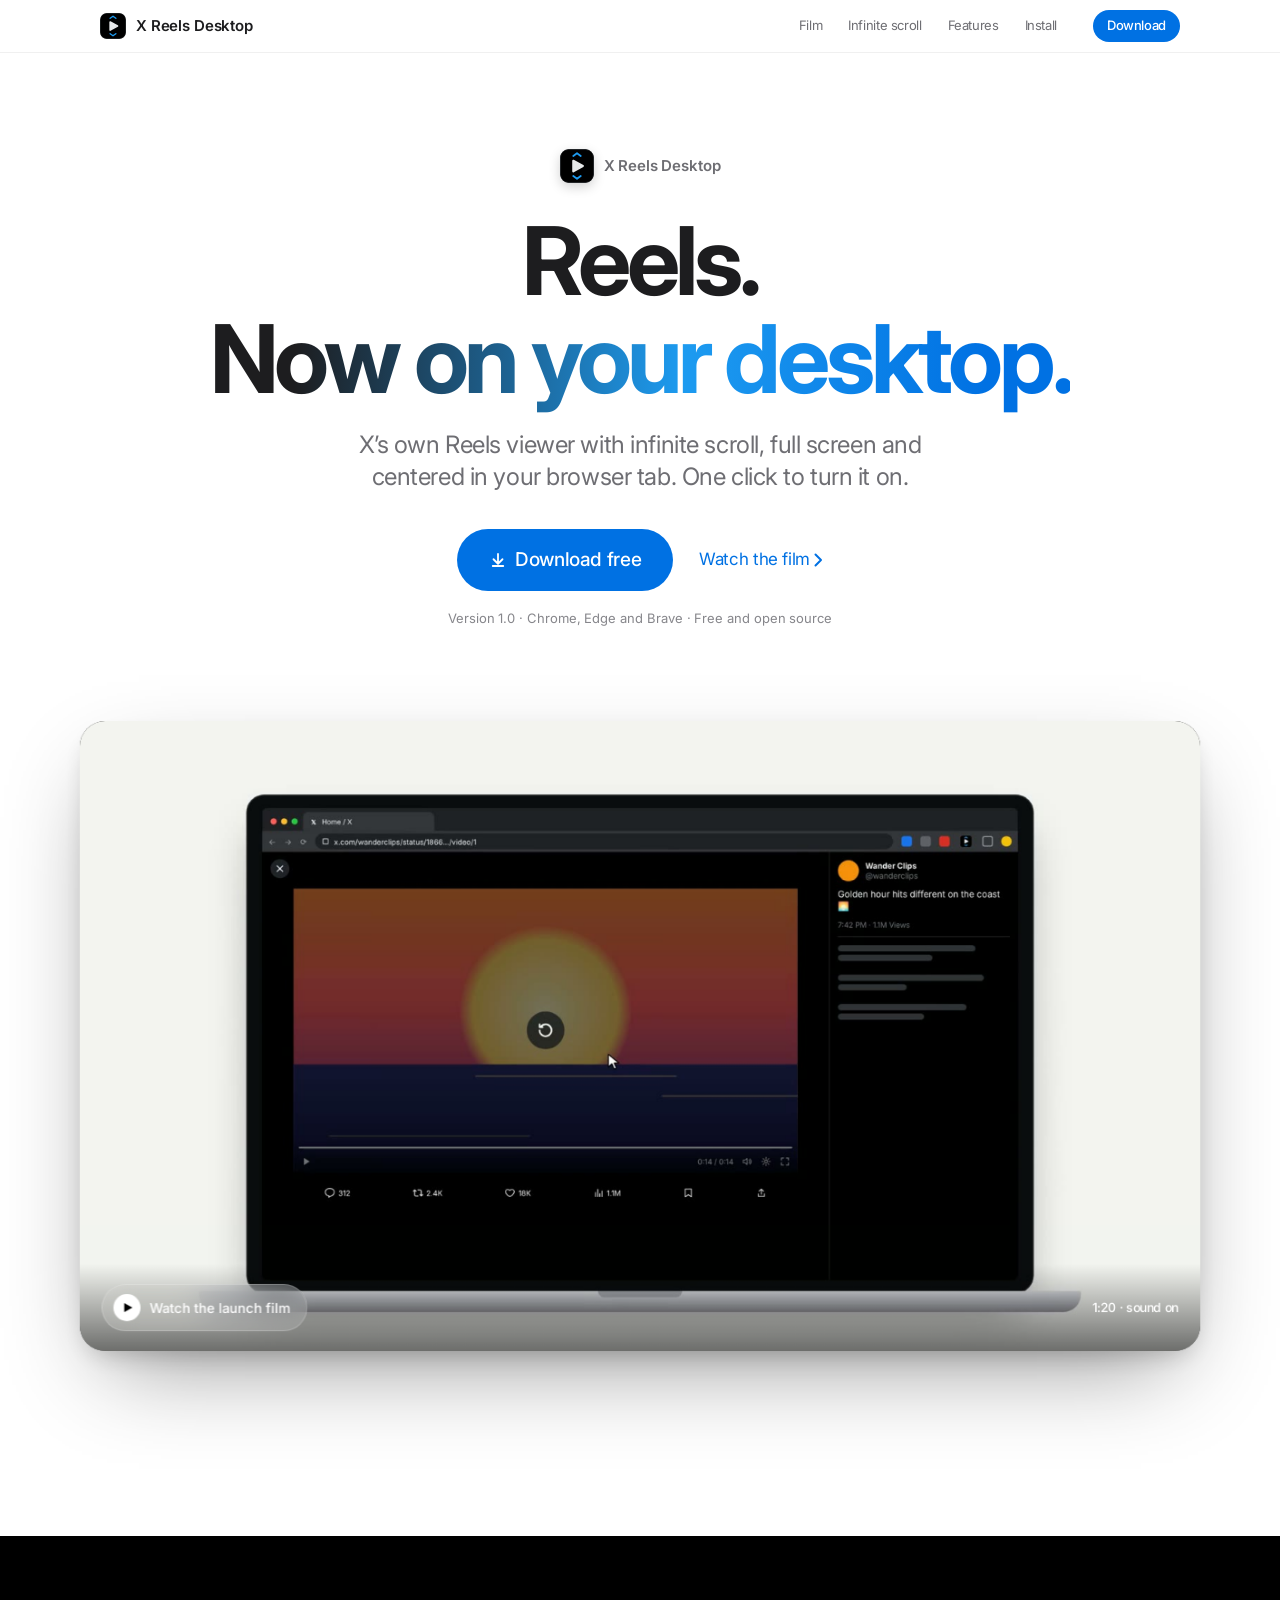
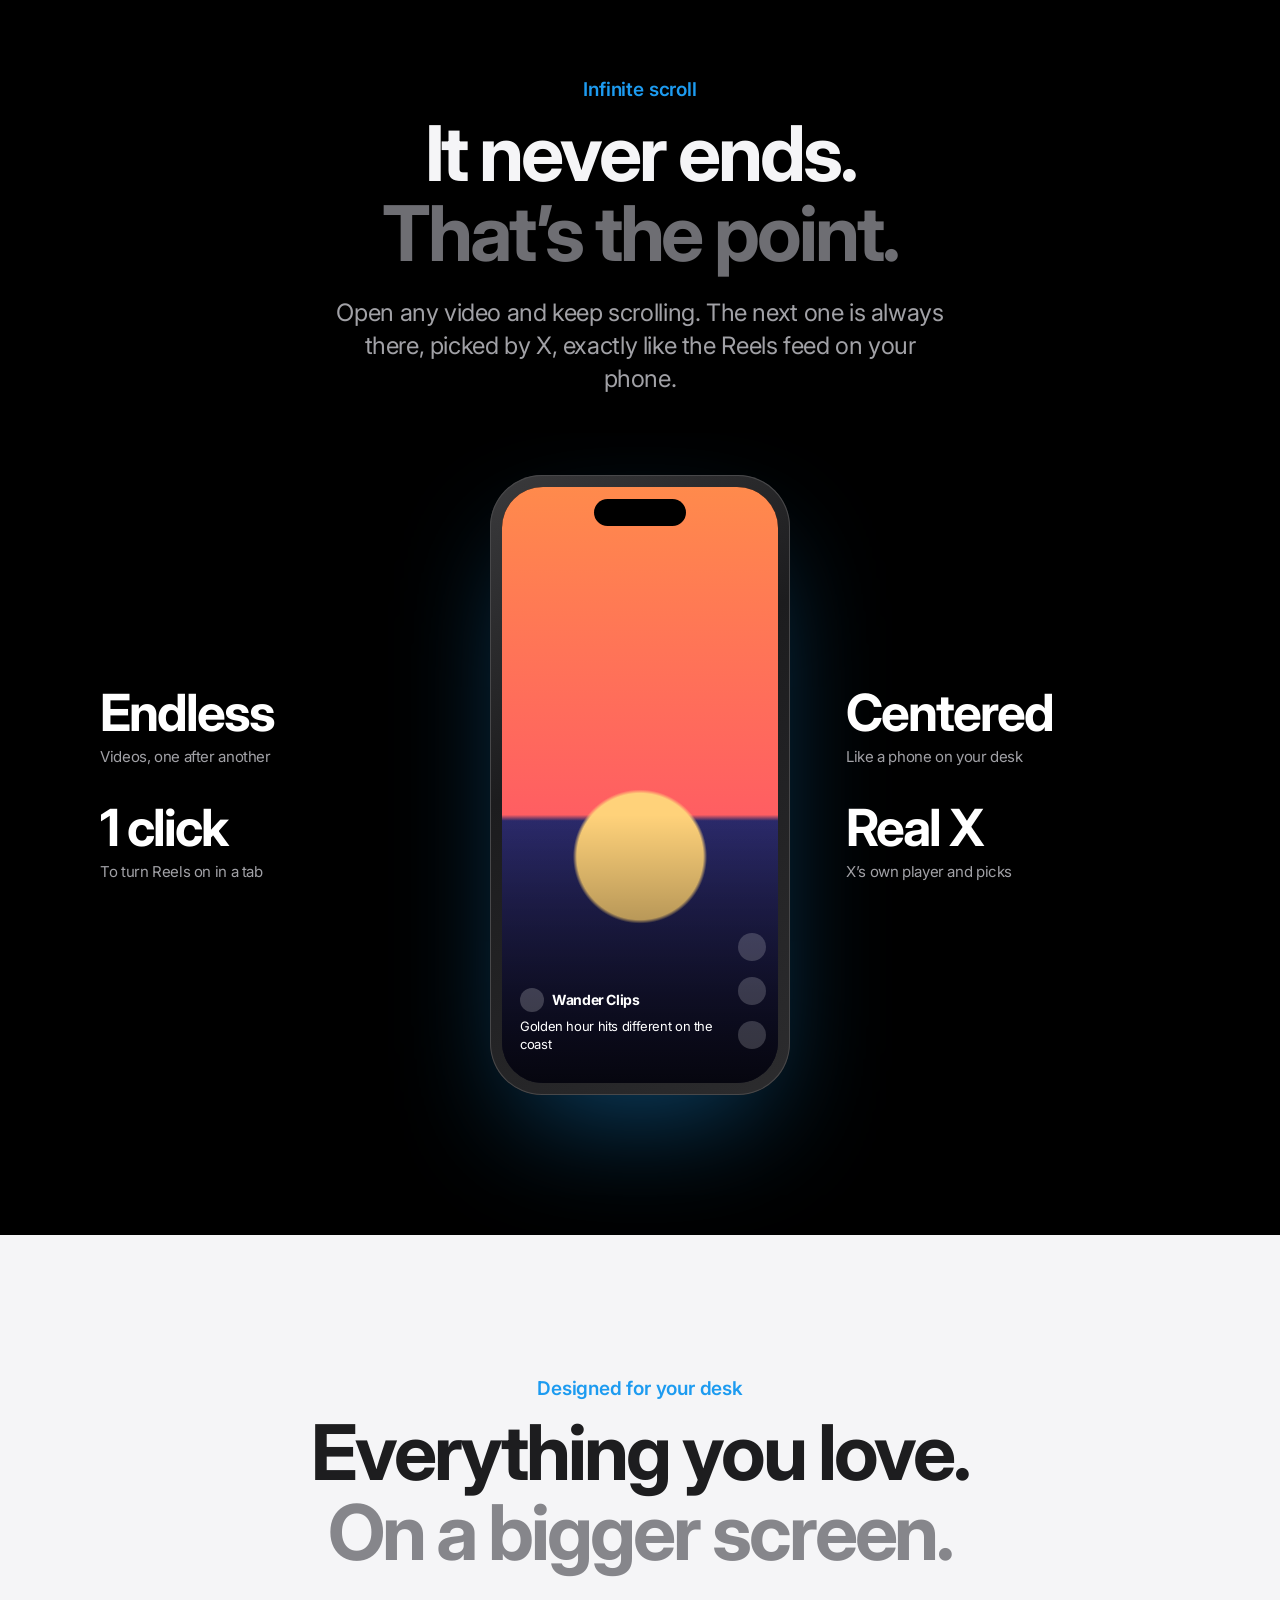
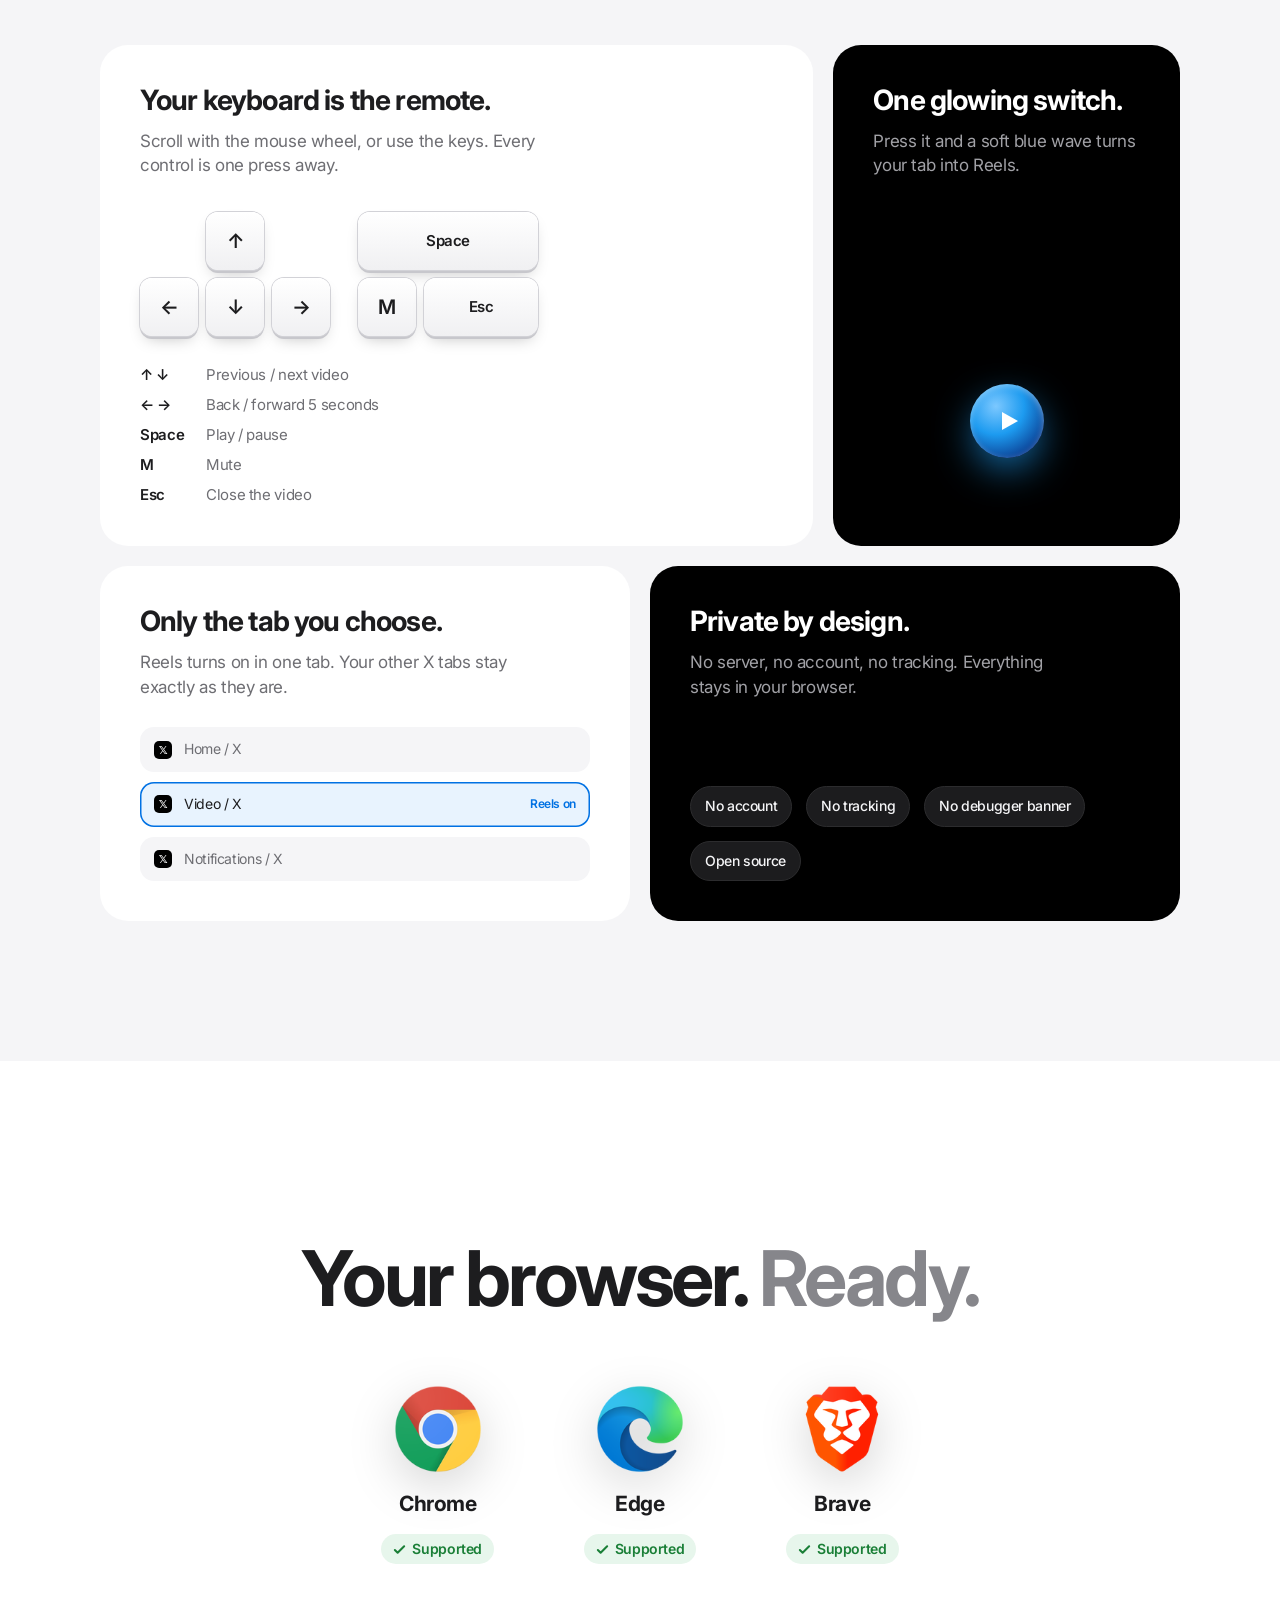
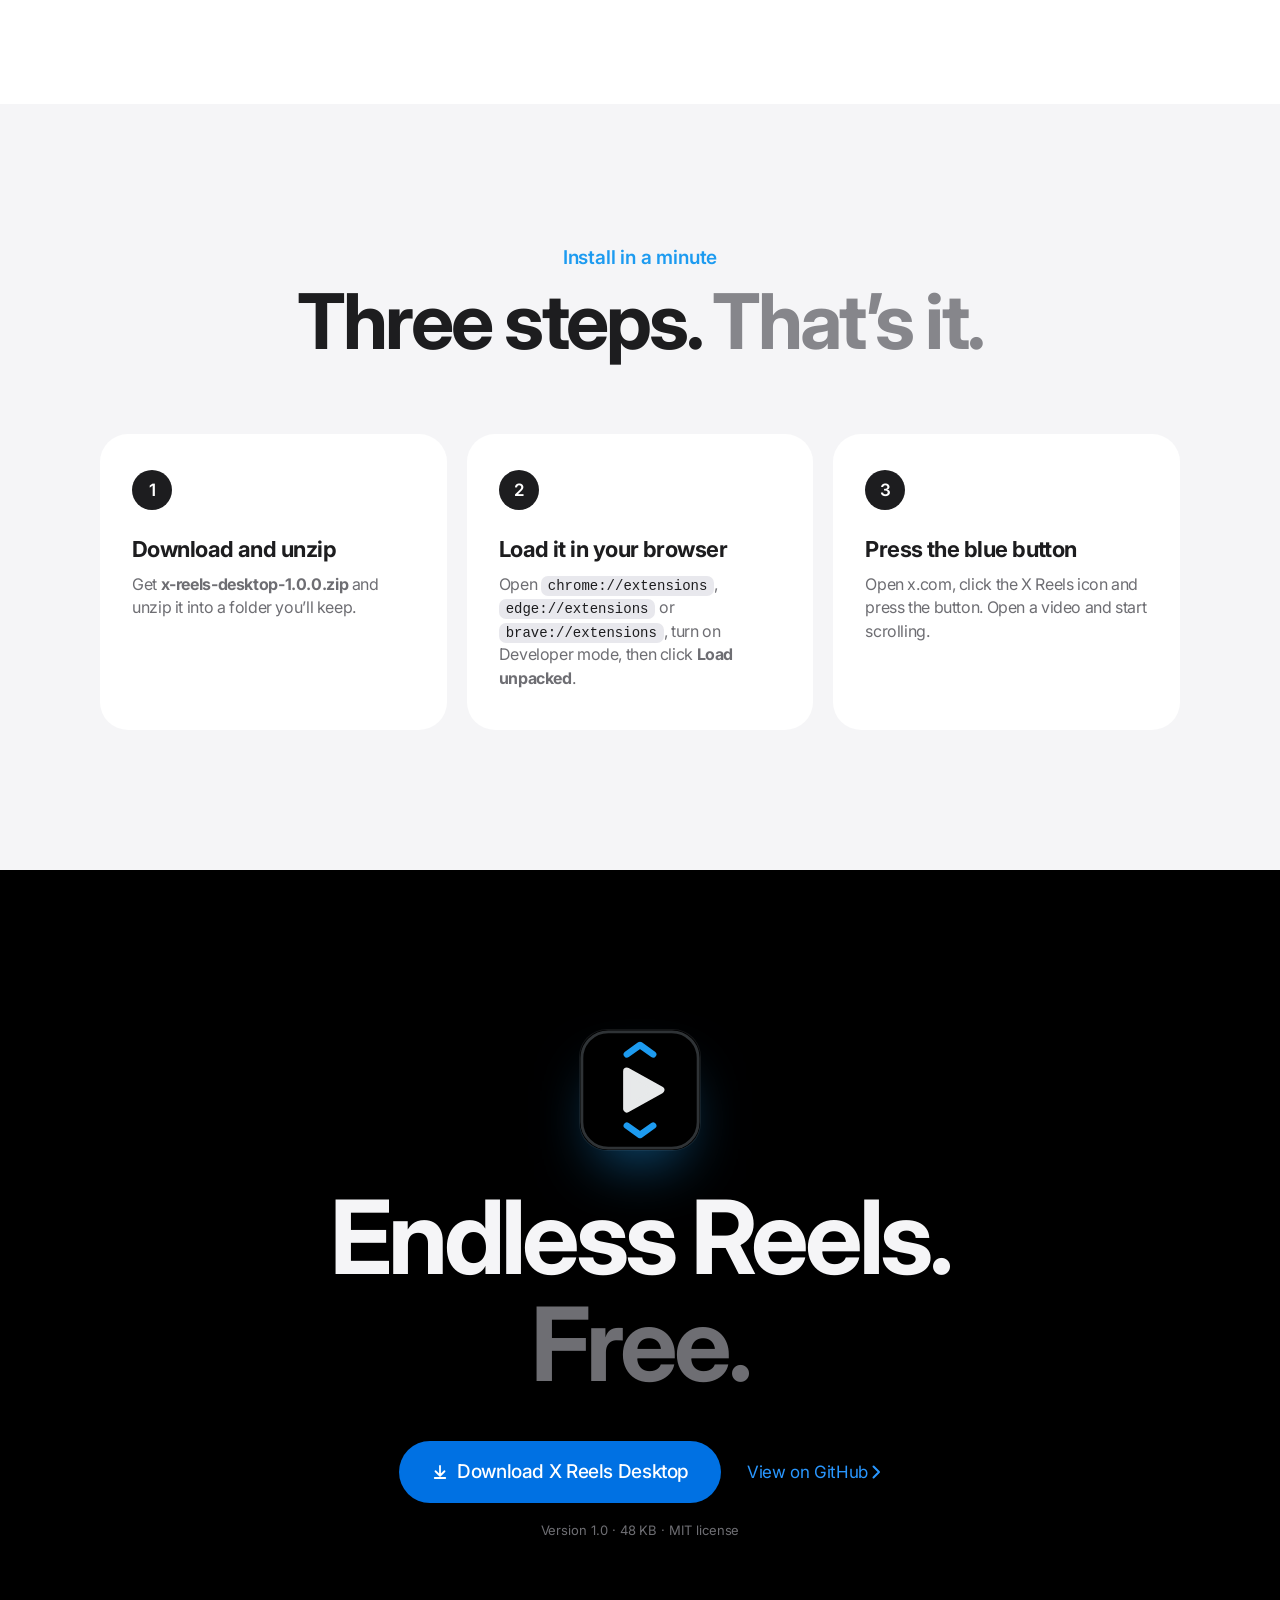
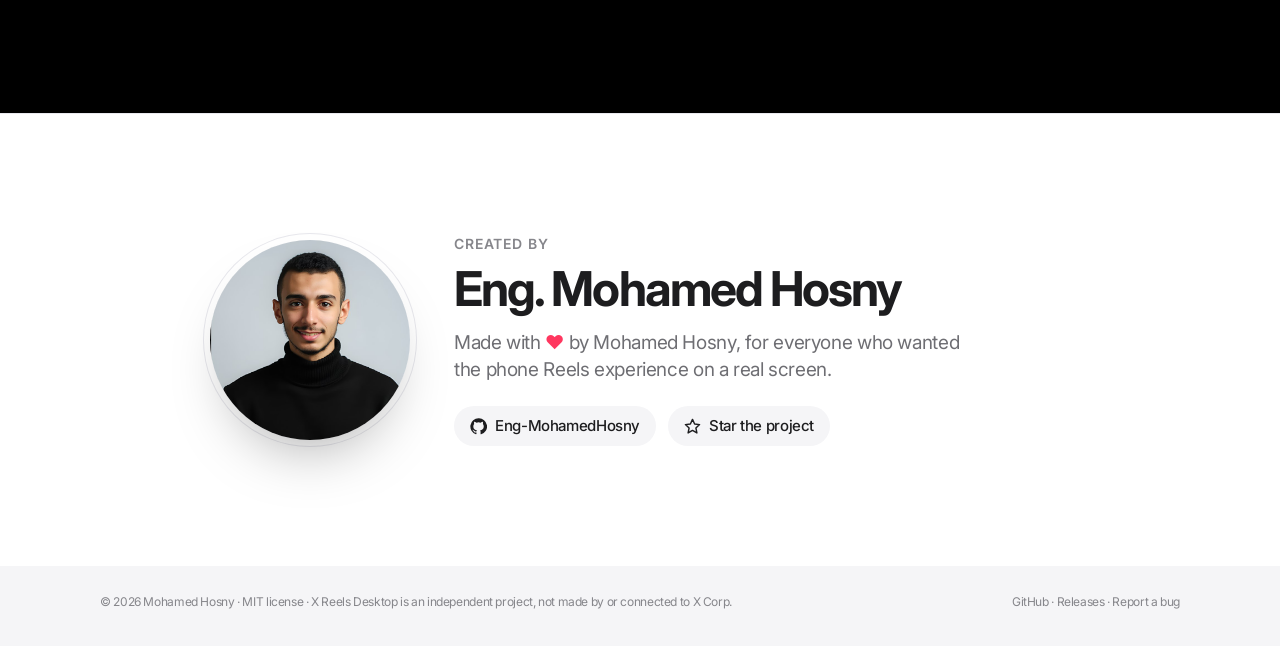
==== site/index.html @ 4a144928 "Add landing page and GitHub Pages deploy" ====
<!doctype html>
<html lang="en">
<head>
<meta charset="utf-8">
<meta name="viewport" content="width=device-width, initial-scale=1, viewport-fit=cover">
<title>X Reels Desktop — Reels with infinite scroll, on your computer</title>
<meta name="description" content="X's own Reels viewer with infinite scroll, centered in your browser tab. Free and open source for Chrome, Edge and Brave.">
<meta name="theme-color" content="#ffffff">
<meta property="og:title" content="X Reels Desktop">
<meta property="og:description" content="X's own Reels viewer with infinite scroll, on your computer. Free for Chrome, Edge and Brave.">
<meta property="og:image" content="https://eng-mohamedhosny.github.io/x-reels-desktop/launch-poster.jpg">
<meta property="og:type" content="website">
<meta name="twitter:card" content="summary_large_image">
<link rel="icon" href="icon.svg" type="image/svg+xml">
<link rel="preconnect" href="https://fonts.googleapis.com">
<link rel="preconnect" href="https://fonts.gstatic.com" crossorigin>
<link href="https://fonts.googleapis.com/css2?family=Inter:opsz,wght@14..32,400;14..32,500;14..32,600;14..32,700&display=swap" rel="stylesheet">
<style>
:root{
  --ink:#1d1d1f; --ink-2:#6e6e73; --ink-3:#86868b; --line:#d2d2d7;
  --paper:#ffffff; --soft:#f5f5f7; --night:#000000; --night-2:#161617; --night-ink:#f5f5f7; --night-ink-2:#a1a1a6;
  --blue:#0071e3; --blue-hover:#0077ed; --blue-glow:rgba(0,113,227,.35); --x-blue:#1d9bf0;
  --radius-l:28px; --radius-m:18px;
  --font:-apple-system,BlinkMacSystemFont,"SF Pro Display","SF Pro Text","Inter",system-ui,"Segoe UI",sans-serif;
  --ease:cubic-bezier(.25,.1,.25,1); --ease-out:cubic-bezier(.16,1,.3,1);
}
*{box-sizing:border-box}
html{scroll-behavior:smooth;-webkit-text-size-adjust:100%}
body{margin:0;background:var(--paper);color:var(--ink);font:400 17px/1.47 var(--font);letter-spacing:-.022em;-webkit-font-smoothing:antialiased;text-rendering:optimizeLegibility;overflow-x:hidden}
img,video,svg{display:block;max-width:100%}
a{color:inherit;text-decoration:none}
.wrap{width:min(1080px,100% - 44px);margin-inline:auto}
.wide{width:min(1280px,100% - 44px);margin-inline:auto}

/* nav: translucent material */
.nav{position:sticky;top:0;z-index:50;background:rgba(255,255,255,.72);backdrop-filter:saturate(180%) blur(20px);-webkit-backdrop-filter:saturate(180%) blur(20px);border-bottom:1px solid rgba(0,0,0,.06)}
.nav-in{height:52px;display:flex;align-items:center;gap:28px}
.brand{display:flex;align-items:center;gap:10px;font-weight:600;font-size:15px;letter-spacing:-.01em}
.brand img{width:26px;height:26px;border-radius:7px}
.nav-links{display:flex;gap:26px;margin-left:auto;font-size:13px;color:var(--ink-2)}
.nav-links a{transition:color .2s var(--ease)}
.nav-links a:hover{color:var(--ink)}
.nav .btn{margin-left:8px}

/* buttons */
.btn{display:inline-flex;align-items:center;justify-content:center;gap:8px;border-radius:980px;font-weight:500;white-space:nowrap;cursor:pointer;border:0;
  transition:background-color .2s var(--ease),transform .12s var(--ease),box-shadow .25s var(--ease)}
.btn:active{transform:scale(.97)}
.btn-blue{background:var(--blue);color:#fff}
.btn-blue:hover{background:var(--blue-hover);box-shadow:0 8px 28px var(--blue-glow)}
.btn-s{font-size:13px;padding:6px 14px}
.btn-l{font-size:17px;padding:14px 26px}
.btn-xl{font-size:19px;padding:17px 32px}
.link{color:var(--blue);font-size:17px;display:inline-flex;align-items:center;gap:4px}
.link:hover{text-decoration:underline}
.link svg{width:9px;height:14px}
.on-dark .link{color:#2997ff}
:focus-visible{outline:3px solid rgba(0,113,227,.55);outline-offset:3px;border-radius:12px}

/* hero */
.hero{padding:96px 0 40px;text-align:center}
.eyebrow{display:inline-flex;align-items:center;gap:10px;font-size:15px;font-weight:600;color:var(--ink-2);letter-spacing:-.01em}
.eyebrow img{width:34px;height:34px;border-radius:9px;box-shadow:0 4px 12px rgba(0,0,0,.18)}
h1{margin:22px auto 0;font-size:clamp(42px,7.4vw,100px);line-height:1.03;letter-spacing:-.045em;font-weight:700}
h1 .grad{background:linear-gradient(92deg,#1d1d1f 10%,#1d9bf0 55%,#0071e3 90%);-webkit-background-clip:text;background-clip:text;color:transparent}
.lede{margin:22px auto 0;max-width:640px;font-size:clamp(19px,2.2vw,24px);line-height:1.33;color:var(--ink-2);letter-spacing:-.018em;font-weight:400}
.cta-row{margin-top:36px;display:flex;justify-content:center;align-items:center;gap:26px;flex-wrap:wrap}
.meta{margin-top:18px;font-size:13px;color:var(--ink-3);letter-spacing:-.005em}

/* film */
.film{padding:40px 0 120px}
.frame{position:relative;border-radius:var(--radius-l);overflow:hidden;background:#000;aspect-ratio:16/9;
  box-shadow:0 40px 100px -30px rgba(0,0,0,.45),0 12px 30px -12px rgba(0,0,0,.25);transform-origin:50% 0;will-change:transform}
.frame video{width:100%;height:100%;object-fit:cover}
.play{position:absolute;inset:auto 0 0 0;display:flex;justify-content:space-between;align-items:center;padding:22px 24px;
  background:linear-gradient(to top,rgba(0,0,0,.55),transparent);color:#fff;font-size:14px;font-weight:500;pointer-events:none;opacity:1;transition:opacity .4s var(--ease)}
.frame.playing .play{opacity:0}
.pill{pointer-events:auto;white-space:nowrap;display:inline-flex;align-items:center;gap:10px;background:rgba(255,255,255,.16);backdrop-filter:blur(18px) saturate(160%);-webkit-backdrop-filter:blur(18px) saturate(160%);
  border:1px solid rgba(255,255,255,.22);color:#fff;border-radius:980px;padding:10px 18px 10px 12px;font:500 15px var(--font);cursor:pointer;transition:background .2s var(--ease),transform .12s var(--ease)}
.pill:hover{background:rgba(255,255,255,.26)}
.pill:active{transform:scale(.97)}
.pill .dot{width:30px;height:30px;border-radius:50%;background:#fff;display:grid;place-items:center}
.pill .dot svg{width:11px;height:12px;margin-left:2px}

/* sections */
section{position:relative}
.sec{padding:140px 0}
.dark{background:var(--night);color:var(--night-ink)}
.soft{background:var(--soft)}
.kicker{font-size:19px;font-weight:600;color:var(--x-blue);letter-spacing:-.01em;margin:0 0 10px}
h2{margin:0;font-size:clamp(40px,6vw,80px);line-height:1.04;letter-spacing:-.04em;font-weight:700}
h2 .mute{color:var(--ink-3)}
.dark h2 .mute{color:#6e6e73}
.sub{margin:22px 0 0;max-width:620px;font-size:clamp(19px,2vw,24px);line-height:1.38;color:var(--ink-2);letter-spacing:-.016em}
.dark .sub{color:var(--night-ink-2)}
.center{text-align:center}.center .sub{margin-inline:auto}

/* infinite scroll visual */
.endless{margin-top:80px;display:grid;grid-template-columns:1fr auto 1fr;align-items:center;gap:56px}
.endless .copy{display:grid;gap:34px}
.stat b{display:block;font-size:clamp(34px,4vw,56px);line-height:1;letter-spacing:-.04em;font-weight:700;color:#fff}
.stat span{display:block;margin-top:8px;font-size:15px;color:var(--night-ink-2)}
.phone{width:300px;height:620px;border-radius:52px;padding:12px;background:linear-gradient(145deg,#3a3a3c,#1c1c1e 40%,#2c2c2e);box-shadow:0 0 0 1px #48484a inset,0 50px 120px -30px rgba(29,155,240,.45)}
.screen{position:relative;width:100%;height:100%;border-radius:41px;overflow:hidden;background:#000}
.island{position:absolute;top:12px;left:50%;translate:-50% 0;width:92px;height:27px;border-radius:20px;background:#000;z-index:3}
.reel-track{position:absolute;inset:0;display:flex;flex-direction:column;animation:feed 14s cubic-bezier(.7,0,.2,1) infinite}
.reel{flex:0 0 100%;position:relative;overflow:hidden}
.reel::after{content:"";position:absolute;inset:0;background:linear-gradient(to top,rgba(0,0,0,.7),transparent 45%)}
.r1{background:radial-gradient(circle at 50% 62%,#ffd27a 0 16%,transparent 17%),linear-gradient(#ff8a4c,#ff5e62 55%,#2b2a6b 56%,#141432)}
.r2{background:radial-gradient(circle at 30% 30%,#7cc8ff,transparent 45%),radial-gradient(circle at 70% 70%,#a855f7,transparent 50%),#0b1020}
.r3{background:linear-gradient(160deg,#0f2027,#203a43,#2c5364)}
.r3::before{content:"";position:absolute;left:-10%;right:-10%;bottom:28%;height:38%;background:repeating-linear-gradient(90deg,#11c5a7 0 22px,#0f9f88 22px 30px,transparent 30px 44px);opacity:.75;clip-path:polygon(0 100%,8% 40%,16% 70%,26% 20%,36% 60%,48% 10%,58% 55%,70% 25%,82% 65%,92% 35%,100% 100%)}
.r4{background:radial-gradient(circle at 50% 40%,#ffd200 0 12%,transparent 13%),linear-gradient(#1d1d1f,#000)}
.reel .cap{position:absolute;left:18px;right:56px;bottom:30px;z-index:2;font-size:13px;line-height:1.35;color:#fff}
.reel .cap b{display:flex;align-items:center;gap:8px;font-size:14px;margin-bottom:6px}
.reel .cap i{width:24px;height:24px;border-radius:50%;background:#fff3;display:inline-block}
.rail{position:absolute;right:12px;bottom:34px;z-index:2;display:grid;gap:16px}
.rail span{width:28px;height:28px;border-radius:50%;background:rgba(255,255,255,.18)}
@keyframes feed{0%,18%{transform:translateY(0)}25%,43%{transform:translateY(-100%)}50%,68%{transform:translateY(-200%)}75%,93%{transform:translateY(-300%)}100%{transform:translateY(-300%)}}

/* bento */
.bento{margin-top:72px;display:grid;grid-template-columns:repeat(6,1fr);gap:20px}
.tile{background:var(--paper);border-radius:var(--radius-l);padding:40px;overflow:hidden;position:relative;min-height:320px;display:flex;flex-direction:column}
.tile h3{margin:0;font-size:28px;line-height:1.14;letter-spacing:-.03em;font-weight:700}
.tile p{margin:12px 0 0;color:var(--ink-2);font-size:17px;line-height:1.45;max-width:36ch}
.t-wide{grid-column:span 4}.t-narrow{grid-column:span 2}.t-half{grid-column:span 3}
.t-dark{background:#000;color:#fff}.t-dark p{color:var(--night-ink-2)}

/* keycaps */
.keys{margin-top:auto;padding-top:34px;display:flex;gap:28px;align-items:flex-end;flex-wrap:wrap}
.cluster{display:grid;grid-template-columns:repeat(3,58px);grid-auto-rows:58px;gap:8px}
.kc{display:grid;place-items:center;border-radius:12px;font:600 20px var(--font);color:#1d1d1f;background:linear-gradient(180deg,#fff,#f0f0f2);
  box-shadow:0 1px 0 #fff inset,0 0 0 1px #d2d2d7,0 3px 0 #c7c7cc,0 8px 16px -6px rgba(0,0,0,.25);transition:transform .12s var(--ease),box-shadow .12s var(--ease),color .2s}
.kc.ghost{visibility:hidden}
.kc.wide{width:180px;height:58px;font-size:15px}
.kc.on{transform:translateY(2px);color:var(--blue);box-shadow:0 1px 0 #fff inset,0 0 0 1px var(--blue),0 1px 0 #c7c7cc,0 0 22px rgba(0,113,227,.35)}
.legend{display:grid;gap:8px;font-size:15px;color:var(--ink-2)}
.legend b{color:var(--ink);font-weight:600;display:inline-block;min-width:66px}

/* wave tile */
.wave{position:relative;margin-top:auto;height:170px;display:grid;place-items:center}
.wave i{position:absolute;width:60px;height:60px;border-radius:50%;border:2px solid rgba(160,215,255,.9);
  box-shadow:-3px 0 0 -1px rgba(255,40,110,.7),3px 0 0 -1px rgba(0,230,255,.8),0 0 22px rgba(29,155,240,.7);animation:ring 2.6s var(--ease-out) infinite;opacity:0}
.wave i:nth-child(2){animation-delay:.25s}.wave i:nth-child(3){animation-delay:.5s}
.orb{width:74px;height:74px;border-radius:50%;background:radial-gradient(circle at 35% 30%,#7cc8ff,#1d9bf0 40%,#0b3d91 80%);box-shadow:0 14px 40px -6px rgba(29,155,240,.8),inset 0 2px 6px rgba(255,255,255,.4);display:grid;place-items:center;position:relative;z-index:2}
.orb svg{width:24px;margin-left:4px}
@keyframes ring{0%{transform:scale(.6);opacity:0}15%{opacity:1}100%{transform:scale(4.2);opacity:0}}

/* tabs tile */
.tabs{margin-top:auto;padding-top:28px;display:grid;gap:10px}
.tabrow{display:flex;align-items:center;gap:12px;border-radius:14px;padding:12px 14px;background:var(--soft);font-size:14px;color:var(--ink-2)}
.tabrow.on{background:#e8f3fe;color:var(--ink);box-shadow:0 0 0 1.5px var(--blue) inset}
.tabrow .fav{width:18px;height:18px;border-radius:5px;background:#000;color:#fff;font-size:11px;font-weight:700;display:grid;place-items:center}
.tabrow em{margin-left:auto;font-style:normal;font-size:12px;font-weight:600;color:var(--blue)}

/* privacy tile */
.shield{margin-top:auto;padding-top:24px;display:flex;gap:14px;flex-wrap:wrap}
.chip{font-size:14px;font-weight:500;padding:9px 14px;border-radius:980px;background:#1c1c1e;color:#f5f5f7;border:1px solid #2c2c2e}

/* browsers */
.browsers{margin-top:64px;display:flex;justify-content:center;gap:clamp(28px,7vw,96px);flex-wrap:wrap}
.br{display:grid;justify-items:center;gap:14px}
.br img{width:92px;height:92px;filter:drop-shadow(0 14px 24px rgba(0,0,0,.16));transition:transform .5s var(--ease-out)}
.br:hover img{transform:translateY(-6px) scale(1.04)}
.br b{font-size:21px;letter-spacing:-.02em}
.ok{display:inline-flex;align-items:center;gap:6px;font-size:14px;font-weight:600;color:#1a7f37;background:#e7f6ec;padding:5px 12px;border-radius:980px}
.ok svg{width:13px;height:13px}

/* install */
.steps{margin-top:72px;display:grid;grid-template-columns:repeat(3,1fr);gap:20px;counter-reset:s}
.step{background:var(--paper);border-radius:var(--radius-l);padding:36px 32px 40px;counter-increment:s}
.step::before{content:counter(s);display:grid;place-items:center;width:40px;height:40px;border-radius:50%;background:var(--ink);color:#fff;font-weight:600;font-size:17px;margin-bottom:26px}
.step h3{margin:0;font-size:22px;letter-spacing:-.025em;line-height:1.2}
.step p{margin:10px 0 0;color:var(--ink-2);font-size:16px}
code{font:500 14px ui-monospace,"SF Mono",Menlo,Consolas,monospace;background:#e8e8ed;padding:2px 7px;border-radius:7px;color:var(--ink);letter-spacing:0}

/* big cta */
.final{padding:160px 0;text-align:center}
.final h2{font-size:clamp(48px,8vw,112px)}
.final .icon{width:120px;height:120px;margin:0 auto 34px;border-radius:27px;box-shadow:0 30px 60px -20px rgba(29,155,240,.55),0 0 0 1px rgba(255,255,255,.08)}
.final .cta-row{margin-top:44px}
.final .meta{color:#6e6e73}

/* creator */
.creator{padding:120px 0;border-top:1px solid #e8e8ed}
.card{display:flex;align-items:center;gap:44px;max-width:860px;margin-inline:auto}
.avatar{flex:none;width:200px;height:200px;border-radius:50%;overflow:hidden;box-shadow:0 30px 60px -24px rgba(0,0,0,.35),0 0 0 6px #fff,0 0 0 7px #e8e8ed}
.avatar img{width:100%;height:100%;object-fit:cover}
.card small{display:block;font-size:14px;font-weight:600;letter-spacing:.06em;text-transform:uppercase;color:var(--ink-3)}
.card h3{margin:8px 0 0;font-size:clamp(32px,4vw,48px);line-height:1.08;letter-spacing:-.04em}
.card p{margin:14px 0 0;color:var(--ink-2);font-size:19px;max-width:44ch}
.heart{color:#ff375f;display:inline-block;animation:beat 1.6s var(--ease) infinite;transform-origin:center}
@keyframes beat{0%,60%,100%{transform:scale(1)}15%{transform:scale(1.18)}30%{transform:scale(1)}45%{transform:scale(1.1)}}
.socials{margin-top:22px;display:flex;gap:12px;flex-wrap:wrap}
.socials a{display:inline-flex;align-items:center;gap:8px;font-size:15px;font-weight:500;padding:9px 16px;border-radius:980px;background:var(--soft);transition:background .2s var(--ease)}
.socials a:hover{background:#e8e8ed}
.socials svg{width:17px;height:17px}

footer{background:var(--soft);color:var(--ink-3);font-size:12px;line-height:1.6;padding:26px 0 34px}
footer .wrap{display:flex;justify-content:space-between;gap:18px;flex-wrap:wrap}
footer a:hover{color:var(--ink);text-decoration:underline}

/* reveal */
.rv{opacity:0;transform:translateY(40px);transition:opacity 1s var(--ease-out),transform 1.1s var(--ease-out)}
.rv.in{opacity:1;transform:none}
.rv.d1{transition-delay:.08s}.rv.d2{transition-delay:.16s}.rv.d3{transition-delay:.24s}

@media (max-width:900px){
  .nav-links{display:none}.nav .btn{margin-left:auto}
  .hero{padding-top:64px}
  .sec{padding:96px 0}
  .endless{grid-template-columns:1fr;justify-items:center;text-align:center;gap:48px}
  .endless .copy{grid-auto-flow:column;grid-auto-columns:1fr;gap:18px;width:100%}
  .bento{grid-template-columns:1fr}.t-wide,.t-narrow,.t-half{grid-column:auto}
  .tile{padding:32px 26px;min-height:0}
  .steps{grid-template-columns:1fr}
  .card{flex-direction:column;text-align:center;gap:28px}.card p{margin-inline:auto}.socials{justify-content:center}
  .frame{border-radius:18px}
  .final{padding:110px 0}
}
@media (max-width:480px){
  .phone{width:260px;height:540px;border-radius:46px}.screen{border-radius:36px}
  .cluster{grid-template-columns:repeat(3,50px);grid-auto-rows:50px}.kc.wide{width:150px;height:50px}
  .play{padding:14px}.play>span{display:none}
  .pill{font-size:14px;padding:8px 14px 8px 8px}
}
@media (prefers-reduced-motion:reduce){
  html{scroll-behavior:auto}
  .rv{opacity:1;transform:none;transition:none}
  .reel-track,.wave i,.heart{animation:none}
  .frame{transform:none!important}
}
@media (prefers-reduced-transparency:reduce){.nav{background:#fff;backdrop-filter:none}}
</style>
</head>
<body>

<header class="nav">
  <div class="wrap nav-in">
    <a class="brand" href="#top"><img src="icon.svg" alt="">X Reels Desktop</a>
    <nav class="nav-links" aria-label="Sections">
      <a href="#film">Film</a><a href="#scroll">Infinite scroll</a><a href="#features">Features</a><a href="#install">Install</a>
    </nav>
    <a class="btn btn-blue btn-s" href="https://github.com/Eng-MohamedHosny/x-reels-desktop/releases/latest/download/x-reels-desktop-1.0.0.zip">Download</a>
  </div>
</header>

<main id="top">
  <section class="hero">
    <div class="wrap">
      <div class="eyebrow rv"><img src="icon.svg" alt="">X Reels Desktop</div>
      <h1 class="rv d1">Reels.<br><span class="grad">Now on your desktop.</span></h1>
      <p class="lede rv d2">X’s own Reels viewer with infinite scroll, full screen and centered in your browser tab. One click to turn it on.</p>
      <div class="cta-row rv d3">
        <a class="btn btn-blue btn-xl" href="https://github.com/Eng-MohamedHosny/x-reels-desktop/releases/latest/download/x-reels-desktop-1.0.0.zip">
          <svg width="18" height="18" viewBox="0 0 24 24" fill="none" stroke="currentColor" stroke-width="2.4" stroke-linecap="round" stroke-linejoin="round" aria-hidden="true"><path d="M12 4v12M6 11l6 6 6-6M5 20h14"/></svg>
          Download free
        </a>
        <a class="link" href="#film">Watch the film <svg viewBox="0 0 9 14" aria-hidden="true"><path d="M1.5 1.5 7 7l-5.5 5.5" fill="none" stroke="currentColor" stroke-width="2" stroke-linecap="round" stroke-linejoin="round"/></svg></a>
      </div>
      <p class="meta rv d3">Version 1.0 · Chrome, Edge and Brave · Free and open source</p>
    </div>
  </section>

  <section class="film" id="film">
    <div class="wide">
      <div class="frame rv" id="frame">
        <video id="vid" src="launch.mp4" poster="launch-poster.jpg" playsinline muted loop preload="metadata"></video>
        <div class="play">
          <button class="pill" id="playBtn" type="button"><span class="dot"><svg viewBox="0 0 11 12"><path d="M1 1l9 5-9 5z" fill="#000"/></svg></span>Watch the launch film</button>
          <span class="len">1:20 · sound on</span>
        </div>
      </div>
    </div>
  </section>

  <section class="sec dark on-dark" id="scroll">
    <div class="wrap">
      <div class="center">
        <p class="kicker rv">Infinite scroll</p>
        <h2 class="rv d1">It never ends.<br><span class="mute">That’s the point.</span></h2>
        <p class="sub rv d2">Open any video and keep scrolling. The next one is always there, picked by X, exactly like the Reels feed on your phone.</p>
      </div>
      <div class="endless">
        <div class="copy">
          <div class="stat rv"><b>Endless</b><span>Videos, one after another</span></div>
          <div class="stat rv d1"><b>1 click</b><span>To turn Reels on in a tab</span></div>
        </div>
        <div class="phone rv d1" aria-hidden="true">
          <div class="screen">
            <div class="island"></div>
            <div class="reel-track">
              <div class="reel r1"><div class="rail"><span></span><span></span><span></span></div><div class="cap"><b><i></i>Wander Clips</b>Golden hour hits different on the coast</div></div>
              <div class="reel r2"><div class="rail"><span></span><span></span><span></span></div><div class="cap"><b><i></i>Night Owl</b>Tokyo after midnight</div></div>
              <div class="reel r3"><div class="rail"><span></span><span></span><span></span></div><div class="cap"><b><i></i>Studio Lens</b>Northern lights, no filter</div></div>
              <div class="reel r1"><div class="rail"><span></span><span></span><span></span></div><div class="cap"><b><i></i>Wander Clips</b>Golden hour hits different on the coast</div></div>
            </div>
          </div>
        </div>
        <div class="copy">
          <div class="stat rv d2"><b>Centered</b><span>Like a phone on your desk</span></div>
          <div class="stat rv d3"><b>Real X</b><span>X’s own player and picks</span></div>
        </div>
      </div>
    </div>
  </section>

  <section class="sec soft" id="features">
    <div class="wrap">
      <div class="center">
        <p class="kicker rv">Designed for your desk</p>
        <h2 class="rv d1">Everything you love.<br><span class="mute">On a bigger screen.</span></h2>
      </div>
      <div class="bento">
        <article class="tile t-wide rv">
          <h3>Your keyboard is the remote.</h3>
          <p>Scroll with the mouse wheel, or use the keys. Every control is one press away.</p>
          <div class="keys" id="keys">
            <div class="cluster" aria-hidden="true">
              <span class="kc ghost"></span><span class="kc" data-k="ArrowUp">↑</span><span class="kc ghost"></span>
              <span class="kc" data-k="ArrowLeft">←</span><span class="kc" data-k="ArrowDown">↓</span><span class="kc" data-k="ArrowRight">→</span>
            </div>
            <div style="display:grid;gap:8px" aria-hidden="true">
              <span class="kc wide" data-k=" ">Space</span>
              <div style="display:flex;gap:8px"><span class="kc" style="width:58px;height:58px" data-k="m">M</span><span class="kc" style="width:114px;height:58px;font-size:15px" data-k="Escape">Esc</span></div>
            </div>
            <div class="legend">
              <span><b>↑ ↓</b>Previous / next video</span>
              <span><b>← →</b>Back / forward 5 seconds</span>
              <span><b>Space</b>Play / pause</span>
              <span><b>M</b>Mute</span>
              <span><b>Esc</b>Close the video</span>
            </div>
          </div>
        </article>
        <article class="tile t-narrow t-dark rv d1">
          <h3>One glowing switch.</h3>
          <p>Press it and a soft blue wave turns your tab into Reels.</p>
          <div class="wave" aria-hidden="true"><i></i><i></i><i></i><div class="orb"><svg viewBox="0 0 24 24"><path d="M5 3l16 9-16 9z" fill="#fff"/></svg></div></div>
        </article>
        <article class="tile t-half rv">
          <h3>Only the tab you choose.</h3>
          <p>Reels turns on in one tab. Your other X tabs stay exactly as they are.</p>
          <div class="tabs" aria-hidden="true">
            <div class="tabrow"><span class="fav">𝕏</span>Home / X</div>
            <div class="tabrow on"><span class="fav">𝕏</span>Video / X<em>Reels on</em></div>
            <div class="tabrow"><span class="fav">𝕏</span>Notifications / X</div>
          </div>
        </article>
        <article class="tile t-half t-dark rv d1">
          <h3>Private by design.</h3>
          <p>No server, no account, no tracking. Everything stays in your browser.</p>
          <div class="shield"><span class="chip">No account</span><span class="chip">No tracking</span><span class="chip">No debugger banner</span><span class="chip">Open source</span></div>
        </article>
      </div>
    </div>
  </section>

  <section class="sec" id="browsers">
    <div class="wrap center">
      <p class="kicker rv">Works where you work</p>
      <h2 class="rv d1">Your browser. <span class="mute">Ready.</span></h2>
      <div class="browsers">
        <div class="br rv"><img src="browsers/chrome.png" alt=""><b>Chrome</b><span class="ok"><svg viewBox="0 0 14 14"><path d="M2 7.5l3 3 7-7" fill="none" stroke="currentColor" stroke-width="2.2" stroke-linecap="round" stroke-linejoin="round"/></svg>Supported</span></div>
        <div class="br rv d1"><img src="browsers/edge.png" alt=""><b>Edge</b><span class="ok"><svg viewBox="0 0 14 14"><path d="M2 7.5l3 3 7-7" fill="none" stroke="currentColor" stroke-width="2.2" stroke-linecap="round" stroke-linejoin="round"/></svg>Supported</span></div>
        <div class="br rv d2"><img src="browsers/brave.png" alt=""><b>Brave</b><span class="ok"><svg viewBox="0 0 14 14"><path d="M2 7.5l3 3 7-7" fill="none" stroke="currentColor" stroke-width="2.2" stroke-linecap="round" stroke-linejoin="round"/></svg>Supported</span></div>
      </div>
    </div>
  </section>

  <section class="sec soft" id="install">
    <div class="wrap">
      <div class="center">
        <p class="kicker rv">Install in a minute</p>
        <h2 class="rv d1">Three steps. <span class="mute">That’s it.</span></h2>
      </div>
      <div class="steps">
        <div class="step rv"><h3>Download and unzip</h3><p>Get <b>x-reels-desktop-1.0.0.zip</b> and unzip it into a folder you’ll keep.</p></div>
        <div class="step rv d1"><h3>Load it in your browser</h3><p>Open <code>chrome://extensions</code>, <code>edge://extensions</code> or <code>brave://extensions</code>, turn on Developer mode, then click <b>Load unpacked</b>.</p></div>
        <div class="step rv d2"><h3>Press the blue button</h3><p>Open x.com, click the X Reels icon and press the button. Open a video and start scrolling.</p></div>
      </div>
    </div>
  </section>

  <section class="dark final on-dark">
    <div class="wrap">
      <img class="icon rv" src="icon.svg" alt="X Reels Desktop icon">
      <h2 class="rv d1">Endless Reels.<br><span class="mute">Free.</span></h2>
      <div class="cta-row rv d2">
        <a class="btn btn-blue btn-xl" href="https://github.com/Eng-MohamedHosny/x-reels-desktop/releases/latest/download/x-reels-desktop-1.0.0.zip">
          <svg width="18" height="18" viewBox="0 0 24 24" fill="none" stroke="currentColor" stroke-width="2.4" stroke-linecap="round" stroke-linejoin="round" aria-hidden="true"><path d="M12 4v12M6 11l6 6 6-6M5 20h14"/></svg>
          Download X Reels Desktop
        </a>
        <a class="link" href="https://github.com/Eng-MohamedHosny/x-reels-desktop">View on GitHub <svg viewBox="0 0 9 14" aria-hidden="true"><path d="M1.5 1.5 7 7l-5.5 5.5" fill="none" stroke="currentColor" stroke-width="2" stroke-linecap="round" stroke-linejoin="round"/></svg></a>
      </div>
      <p class="meta rv d3">Version 1.0 · 48 KB · MIT license</p>
    </div>
  </section>

  <section class="creator" id="creator">
    <div class="wrap">
      <div class="card">
        <div class="avatar rv"><img src="mohamed.jpg" alt="Eng. Mohamed Hosny" width="200" height="200" loading="lazy"></div>
        <div class="rv d1">
          <small>Created by</small>
          <h3>Eng. Mohamed Hosny</h3>
          <p>Made with <span class="heart" aria-label="love">♥</span> by Mohamed Hosny, for everyone who wanted the phone Reels experience on a real screen.</p>
          <div class="socials">
            <a href="https://github.com/Eng-MohamedHosny"><svg viewBox="0 0 24 24" fill="currentColor" aria-hidden="true"><path d="M12 .5a11.5 11.5 0 0 0-3.64 22.41c.58.1.79-.25.79-.56v-2c-3.2.7-3.88-1.37-3.88-1.37-.52-1.33-1.28-1.69-1.28-1.69-1.05-.71.08-.7.08-.7 1.16.08 1.77 1.19 1.77 1.19 1.03 1.76 2.7 1.25 3.36.96.1-.75.4-1.25.73-1.54-2.55-.29-5.24-1.28-5.24-5.69 0-1.26.45-2.29 1.19-3.1-.12-.29-.52-1.46.11-3.05 0 0 .97-.31 3.17 1.18a11 11 0 0 1 5.77 0c2.2-1.49 3.17-1.18 3.17-1.18.63 1.59.23 2.76.11 3.05.74.81 1.19 1.84 1.19 3.1 0 4.42-2.7 5.39-5.26 5.68.41.36.78 1.06.78 2.14v3.17c0 .31.21.67.8.56A11.5 11.5 0 0 0 12 .5z"/></svg>Eng-MohamedHosny</a>
            <a href="https://github.com/Eng-MohamedHosny/x-reels-desktop"><svg viewBox="0 0 24 24" fill="none" stroke="currentColor" stroke-width="2" stroke-linecap="round" stroke-linejoin="round" aria-hidden="true"><path d="M12 2l3 6.5 7 .8-5.2 4.8 1.4 7L12 17.6 5.8 21.1l1.4-7L2 9.3l7-.8z"/></svg>Star the project</a>
          </div>
        </div>
      </div>
    </div>
  </section>
</main>

<footer>
  <div class="wrap">
    <span>© 2026 Mohamed Hosny · MIT license · X Reels Desktop is an independent project, not made by or connected to X Corp.</span>
    <span><a href="https://github.com/Eng-MohamedHosny/x-reels-desktop">GitHub</a> · <a href="https://github.com/Eng-MohamedHosny/x-reels-desktop/releases">Releases</a> · <a href="https://github.com/Eng-MohamedHosny/x-reels-desktop/issues">Report a bug</a></span>
  </div>
</footer>

<script>
(() => {
  const reduced = matchMedia('(prefers-reduced-motion: reduce)').matches;

  // Reveal on scroll
  const io = new IntersectionObserver((es) => es.forEach((e) => { if (e.isIntersecting) { e.target.classList.add('in'); io.unobserve(e.target); } }), { rootMargin: '0px 0px -8% 0px', threshold: 0.12 });
  document.querySelectorAll('.rv').forEach((el) => io.observe(el));

  // Film: muted preview loop when visible, full play with sound on click
  const frame = document.getElementById('frame'), vid = document.getElementById('vid'), btn = document.getElementById('playBtn');
  let started = false;
  if (!reduced) new IntersectionObserver(([e]) => { if (started) return; e.isIntersecting ? vid.play().catch(() => {}) : vid.pause(); }, { threshold: 0.35 }).observe(frame);
  btn.addEventListener('click', () => {
    started = true; vid.muted = false; vid.loop = false; vid.currentTime = 0; vid.controls = true;
    vid.play(); frame.classList.add('playing');
  });

  // Film frame grows to full size as it scrolls into view
  if (!reduced) {
    let raf = 0;
    const tick = () => {
      raf = 0;
      const r = frame.getBoundingClientRect(), vh = innerHeight;
      const p = Math.min(1, Math.max(0, (vh - r.top) / (vh * 0.9)));
      frame.style.transform = `scale(${0.88 + 0.12 * p})`;
    };
    addEventListener('scroll', () => { if (!raf) raf = requestAnimationFrame(tick); }, { passive: true });
    tick();
  }

  // Keycaps light up in sequence, and respond to the real keys
  const caps = [...document.querySelectorAll('#keys .kc[data-k]')];
  const press = (el) => { el.classList.add('on'); setTimeout(() => el.classList.remove('on'), 260); };
  if (!reduced) {
    const order = ['ArrowDown', 'ArrowDown', 'ArrowUp', 'ArrowRight', ' ', 'm'];
    let i = 0;
    setInterval(() => { const el = caps.find((c) => c.dataset.k === order[i % order.length]); if (el) press(el); i++; }, 900);
  }
  addEventListener('keydown', (e) => { const el = caps.find((c) => c.dataset.k === e.key); if (el) press(el); });
})();
</script>
</body>
</html>
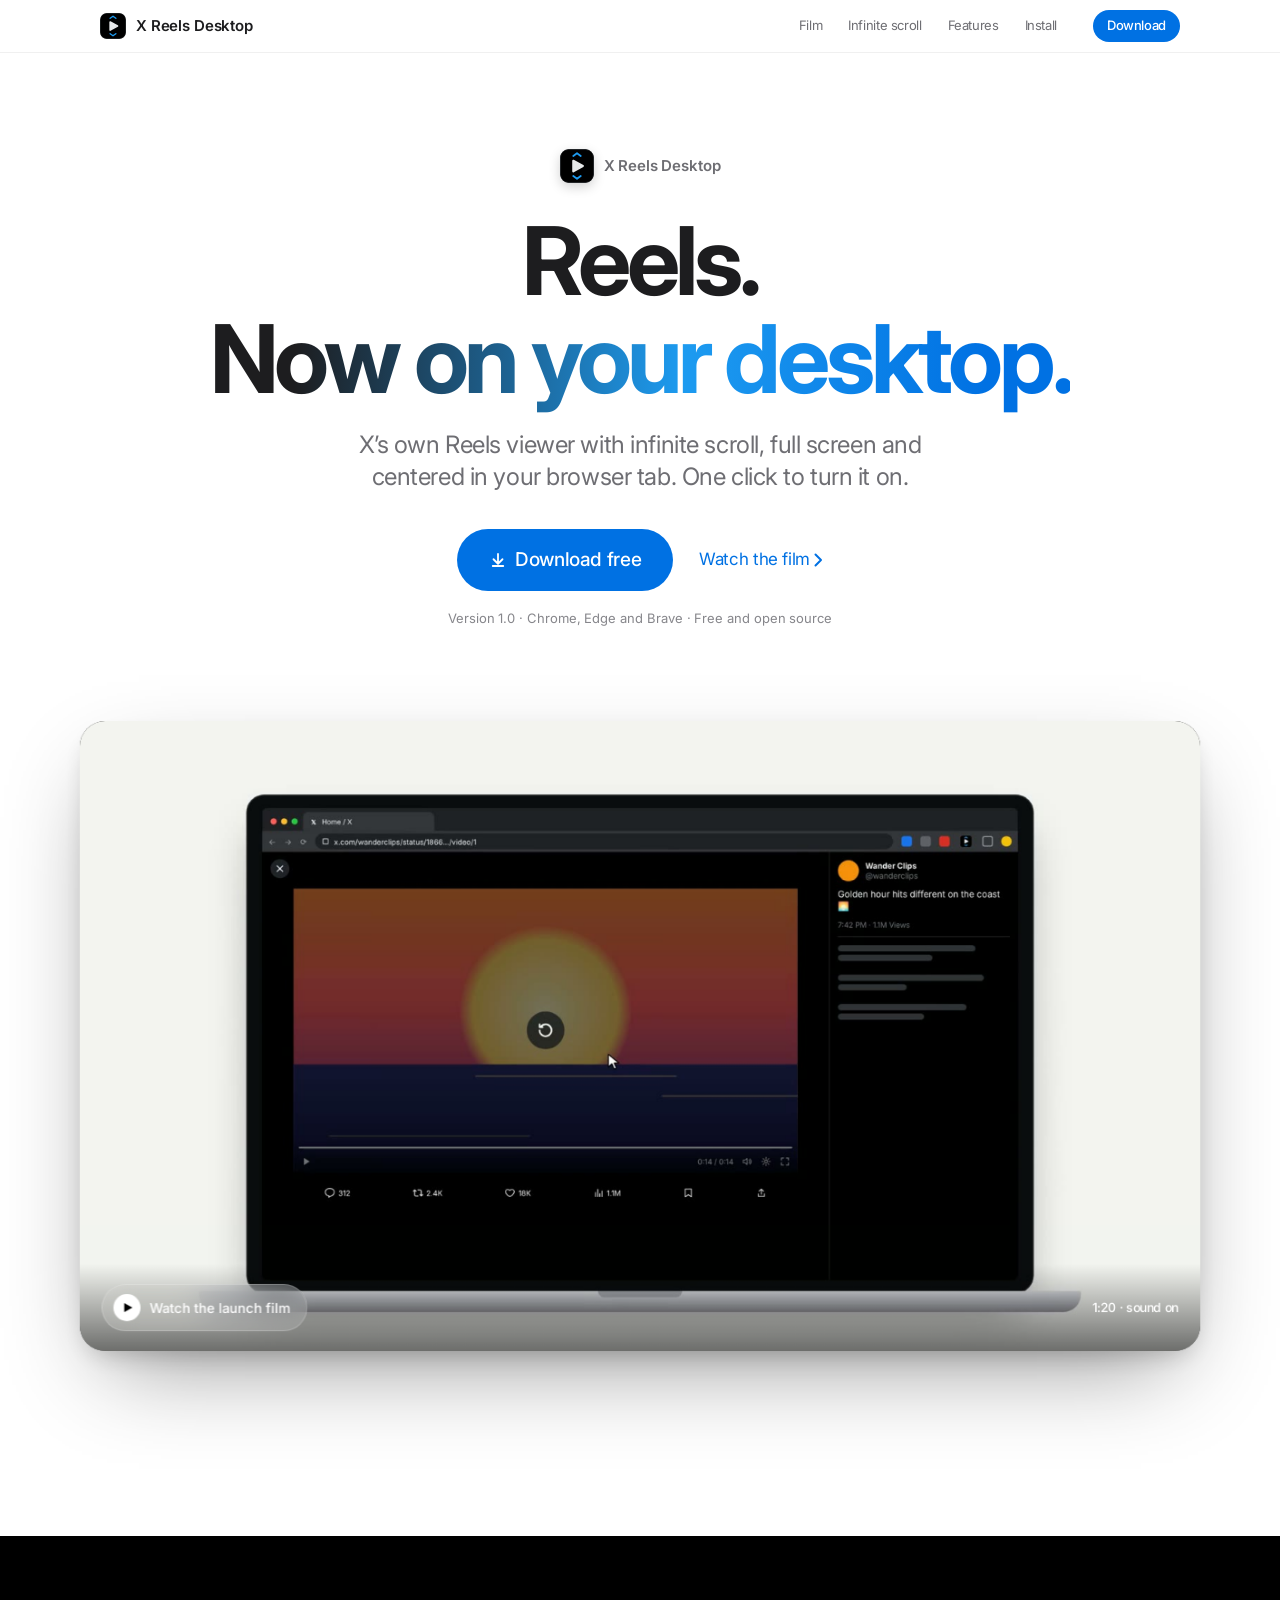
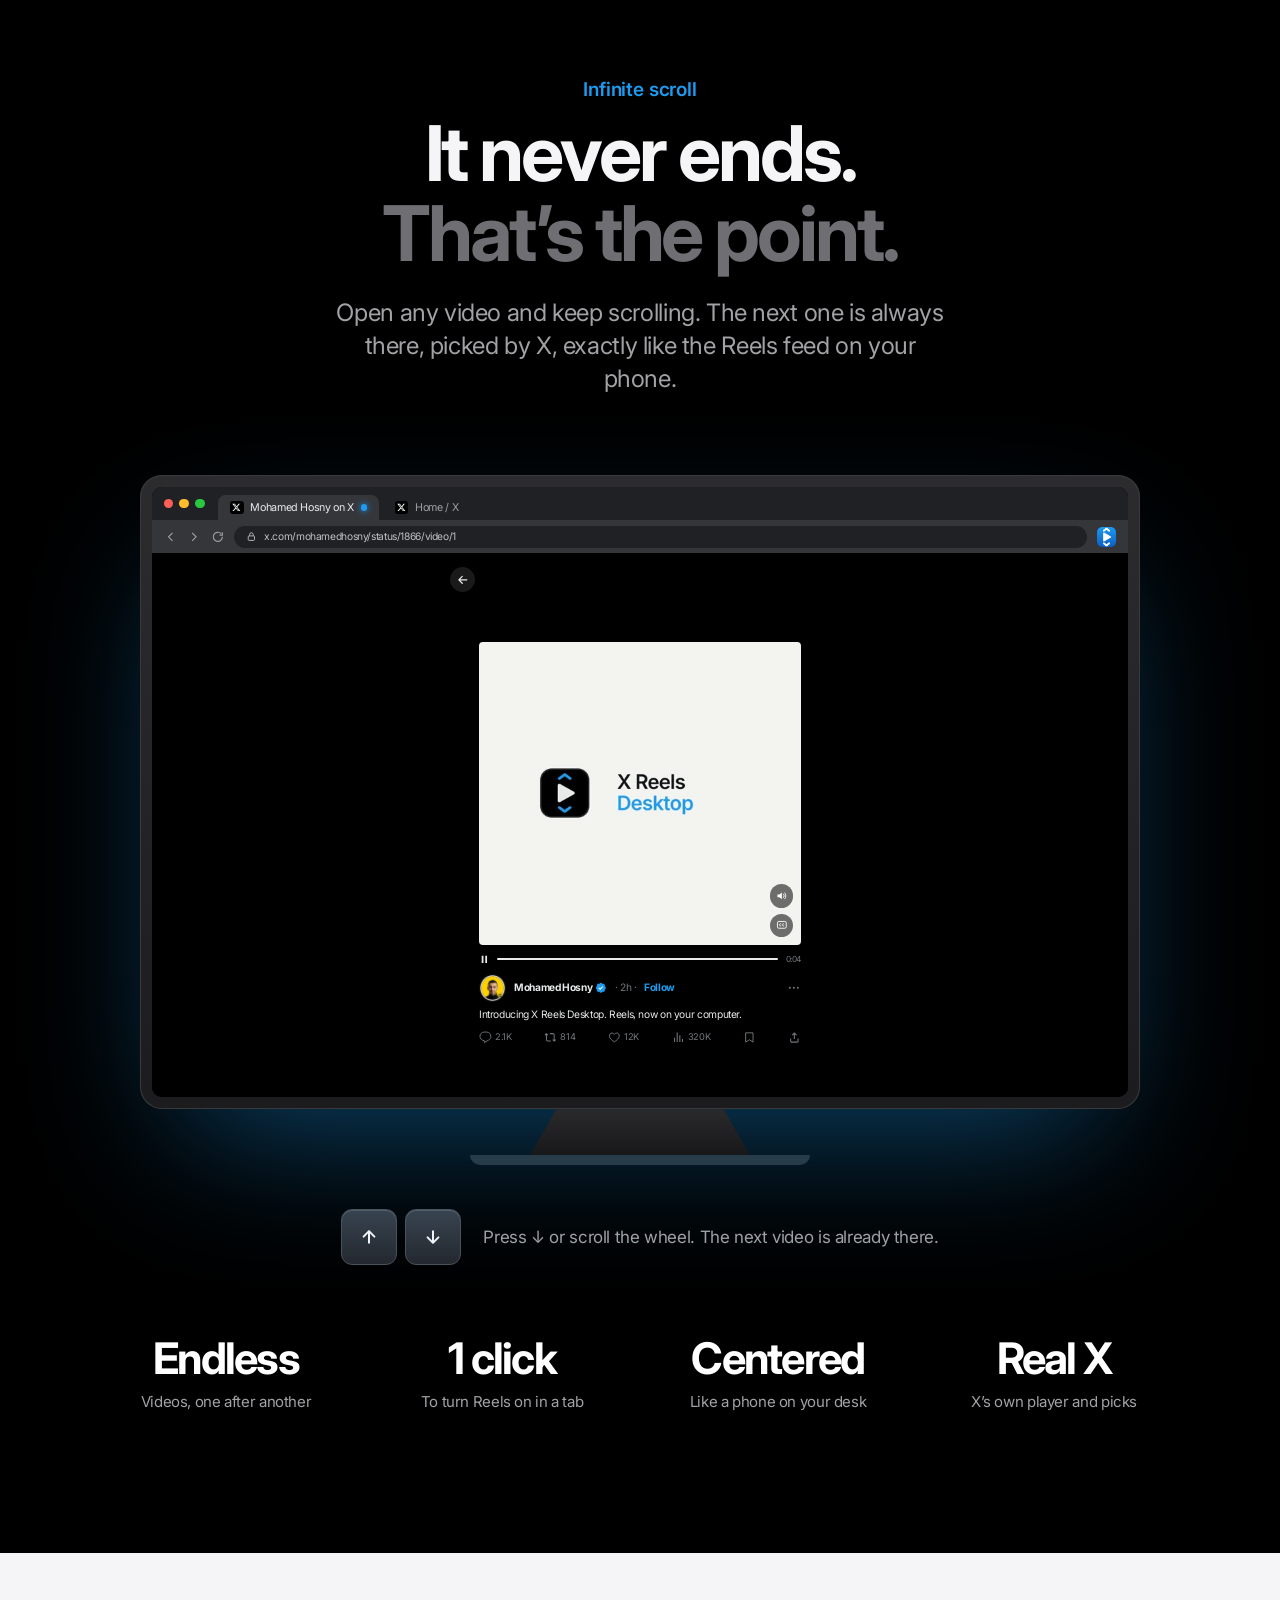
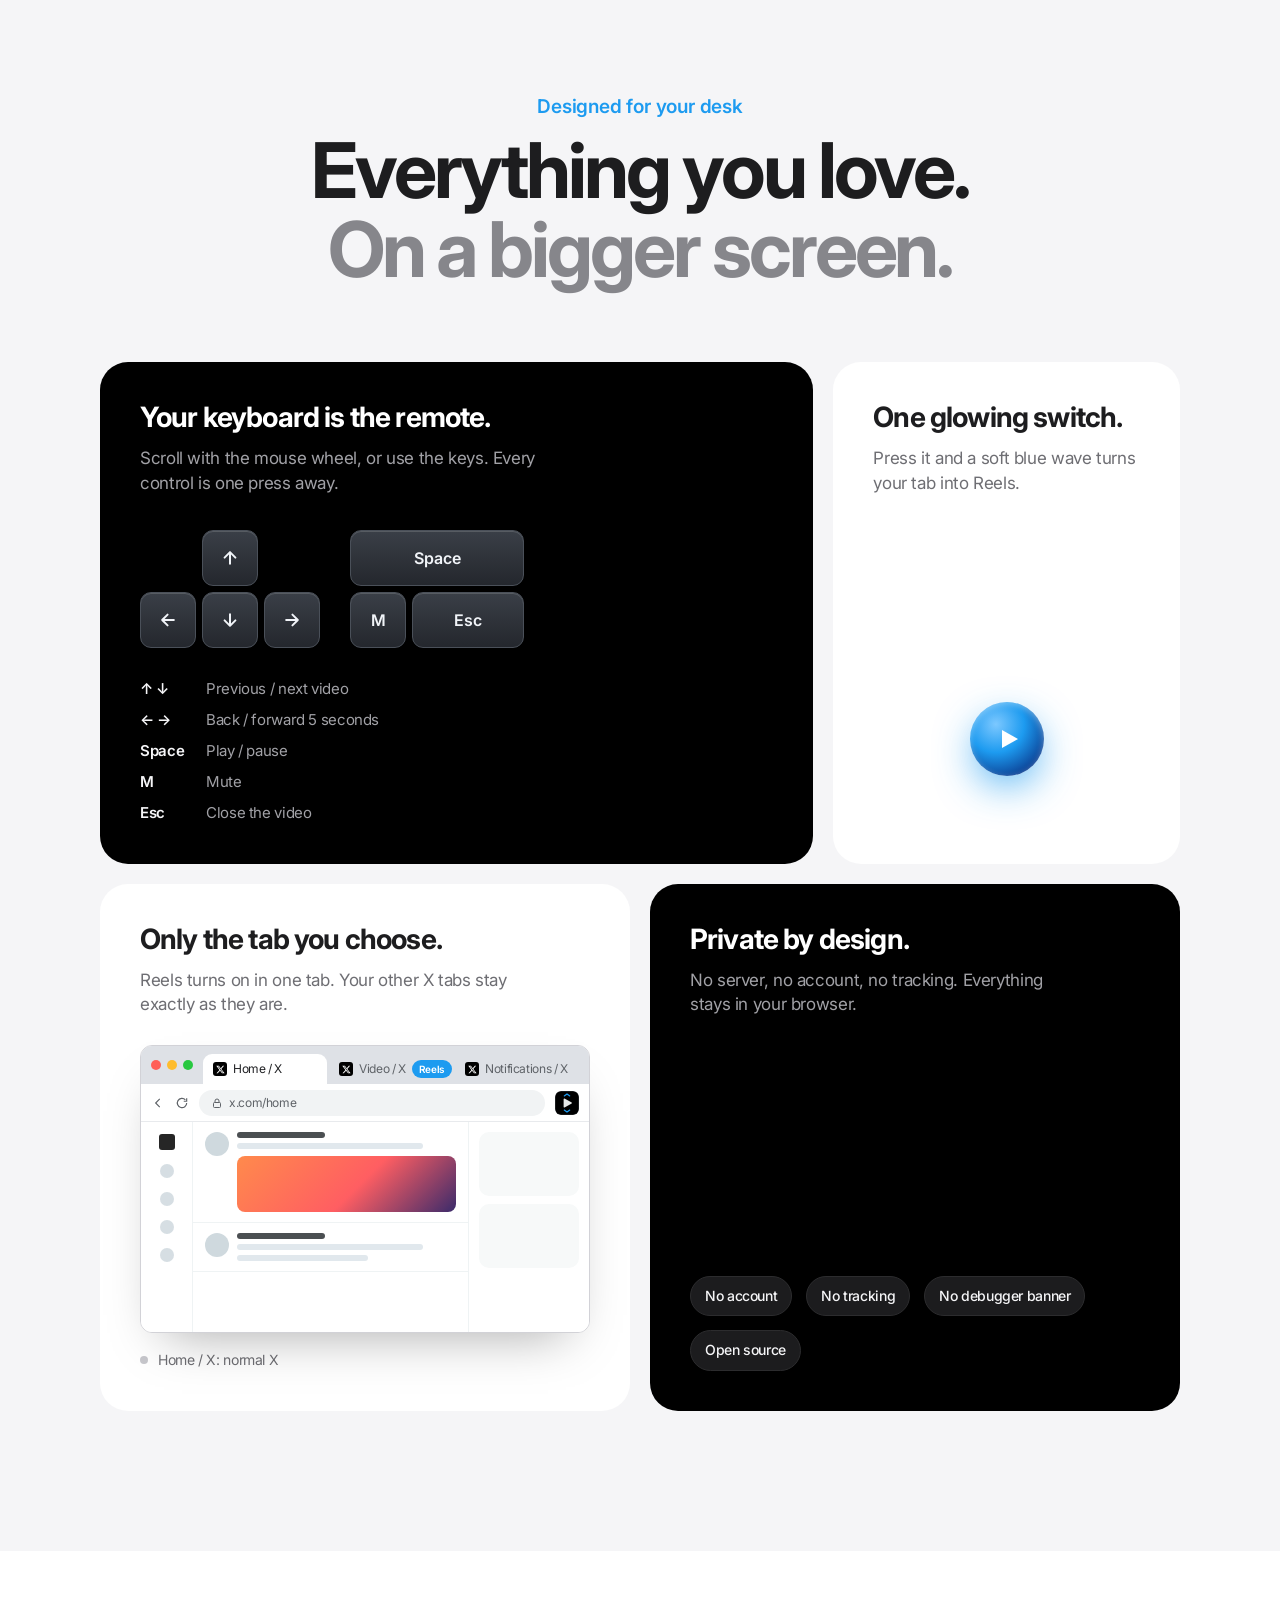
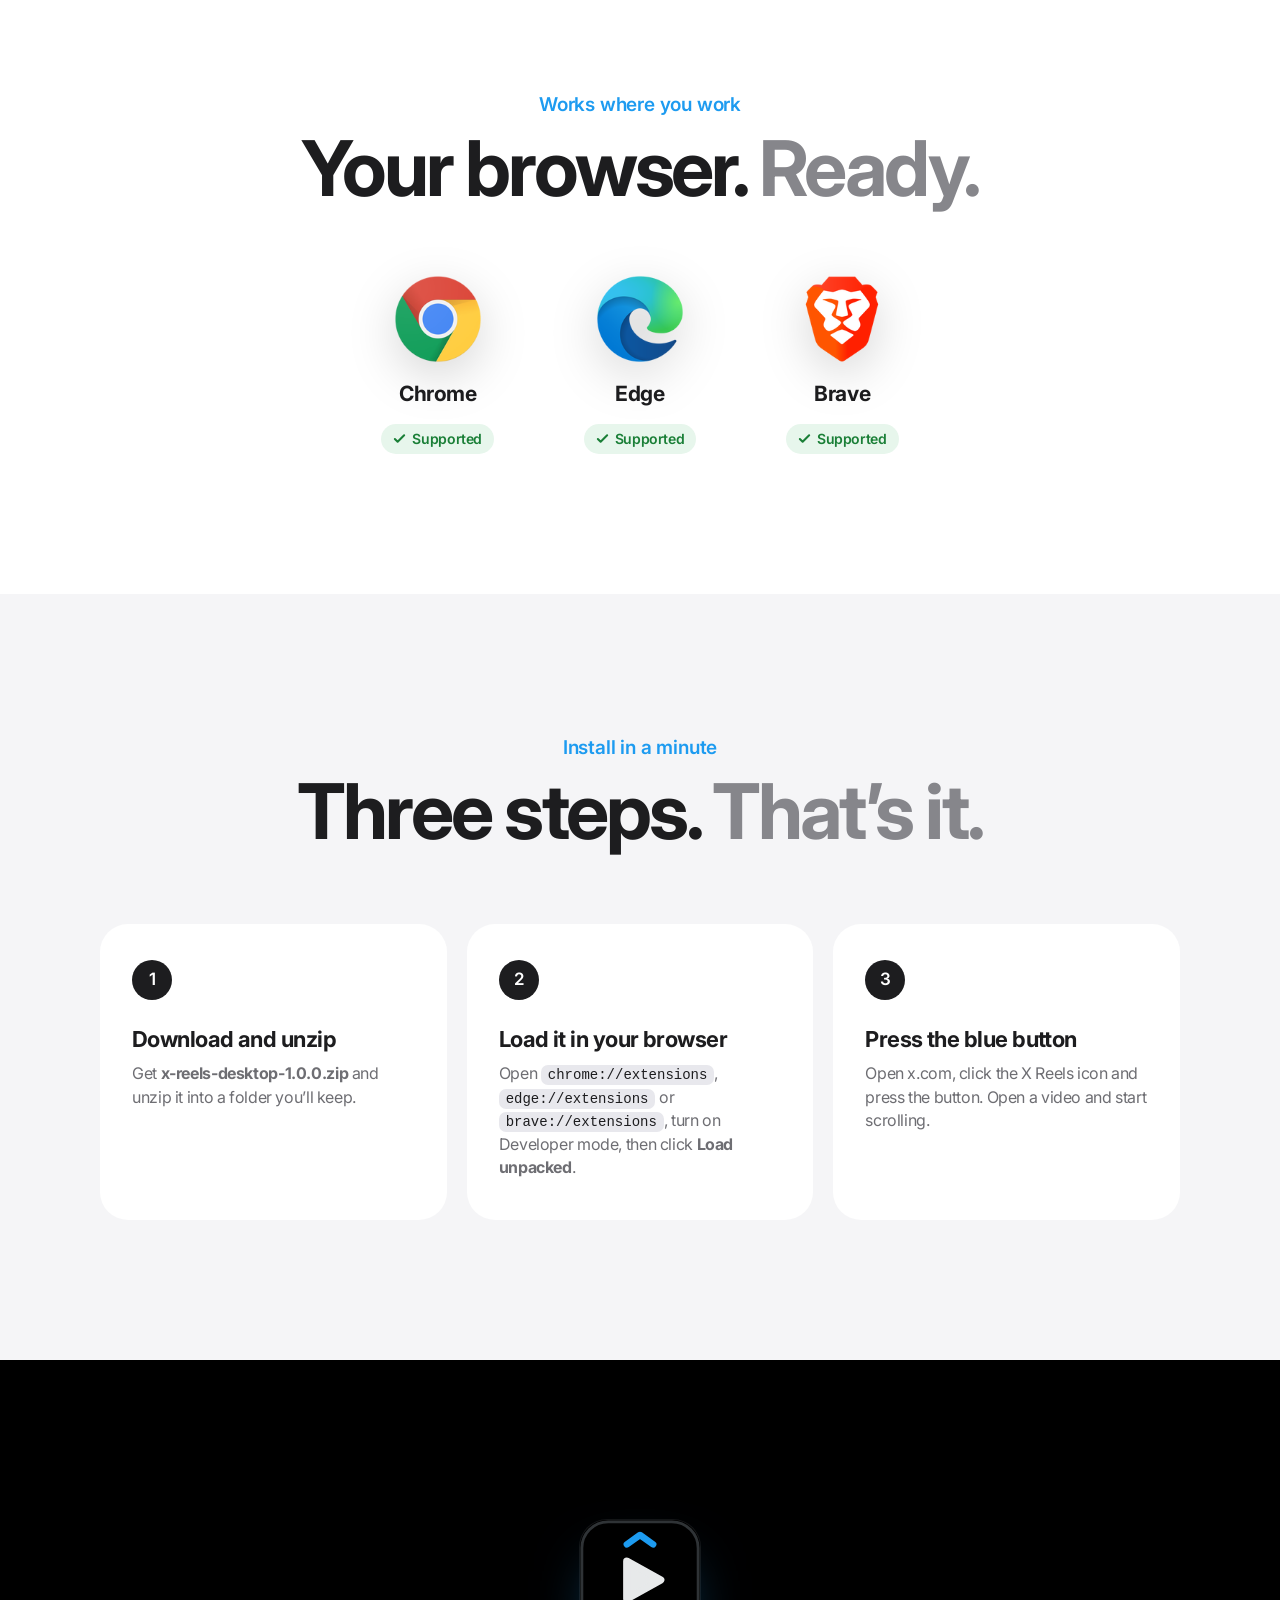
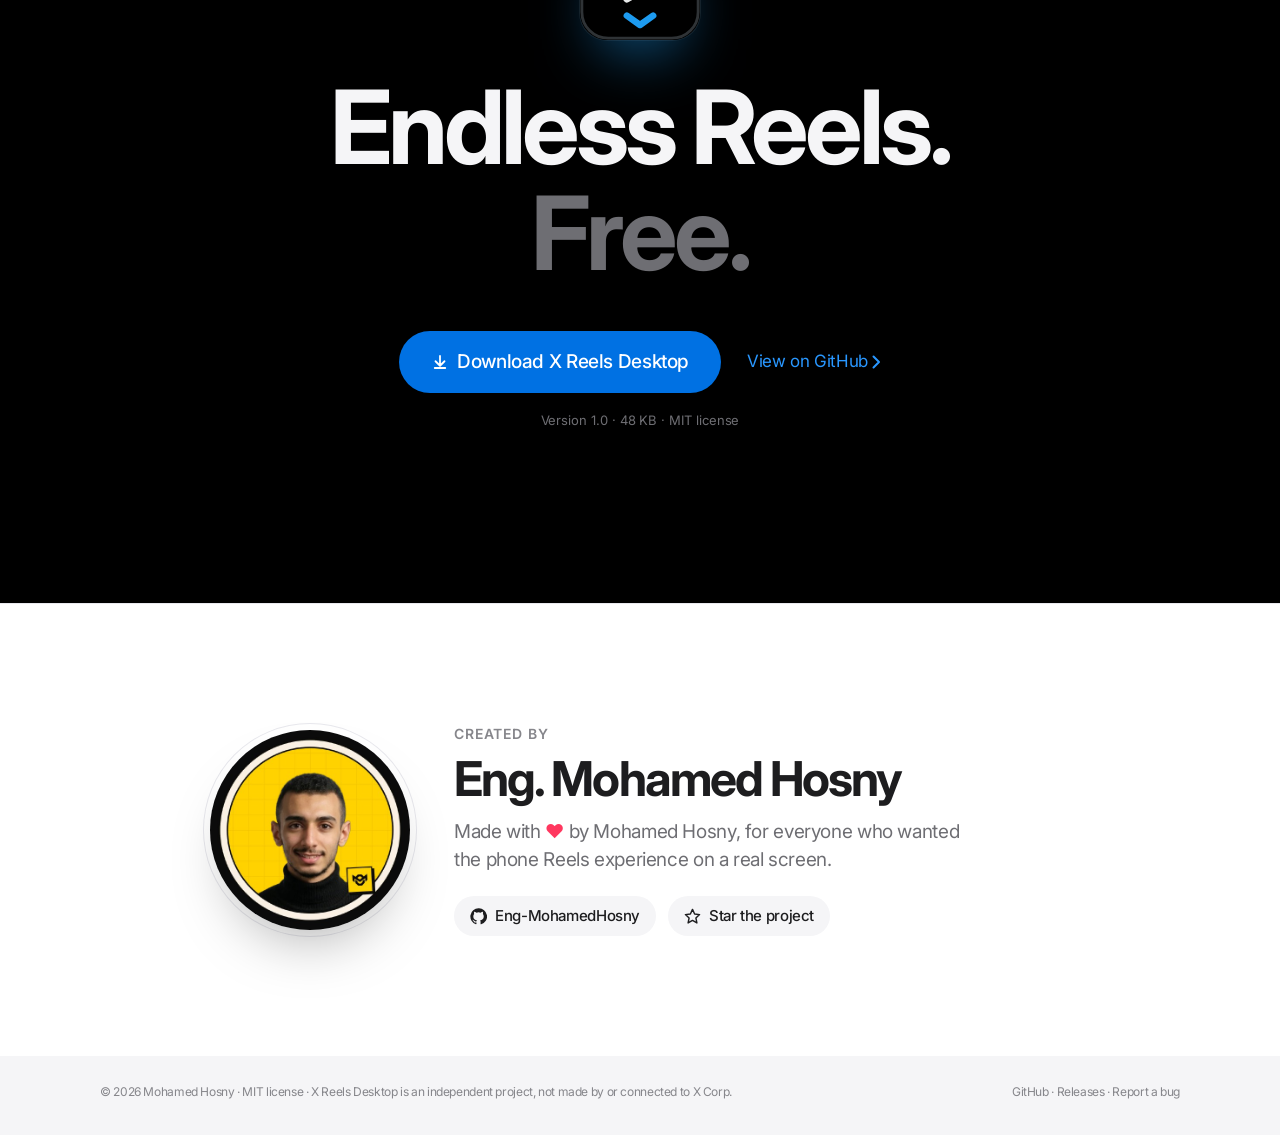
==== commit ce298350: "Landing page: desktop reels demo, Carbon keys, browser tabs, GitHub photo" ====
--- a/site/index.html
+++ b/site/index.html
@@ -95,28 +95,61 @@
 .dark .sub{color:var(--night-ink-2)}
 .center{text-align:center}.center .sub{margin-inline:auto}
 
-/* infinite scroll visual */
-.endless{margin-top:80px;display:grid;grid-template-columns:1fr auto 1fr;align-items:center;gap:56px}
-.endless .copy{display:grid;gap:34px}
-.stat b{display:block;font-size:clamp(34px,4vw,56px);line-height:1;letter-spacing:-.04em;font-weight:700;color:#fff}
-.stat span{display:block;margin-top:8px;font-size:15px;color:var(--night-ink-2)}
-.phone{width:300px;height:620px;border-radius:52px;padding:12px;background:linear-gradient(145deg,#3a3a3c,#1c1c1e 40%,#2c2c2e);box-shadow:0 0 0 1px #48484a inset,0 50px 120px -30px rgba(29,155,240,.45)}
-.screen{position:relative;width:100%;height:100%;border-radius:41px;overflow:hidden;background:#000}
-.island{position:absolute;top:12px;left:50%;translate:-50% 0;width:92px;height:27px;border-radius:20px;background:#000;z-index:3}
-.reel-track{position:absolute;inset:0;display:flex;flex-direction:column;animation:feed 14s cubic-bezier(.7,0,.2,1) infinite}
-.reel{flex:0 0 100%;position:relative;overflow:hidden}
-.reel::after{content:"";position:absolute;inset:0;background:linear-gradient(to top,rgba(0,0,0,.7),transparent 45%)}
-.r1{background:radial-gradient(circle at 50% 62%,#ffd27a 0 16%,transparent 17%),linear-gradient(#ff8a4c,#ff5e62 55%,#2b2a6b 56%,#141432)}
-.r2{background:radial-gradient(circle at 30% 30%,#7cc8ff,transparent 45%),radial-gradient(circle at 70% 70%,#a855f7,transparent 50%),#0b1020}
-.r3{background:linear-gradient(160deg,#0f2027,#203a43,#2c5364)}
-.r3::before{content:"";position:absolute;left:-10%;right:-10%;bottom:28%;height:38%;background:repeating-linear-gradient(90deg,#11c5a7 0 22px,#0f9f88 22px 30px,transparent 30px 44px);opacity:.75;clip-path:polygon(0 100%,8% 40%,16% 70%,26% 20%,36% 60%,48% 10%,58% 55%,70% 25%,82% 65%,92% 35%,100% 100%)}
-.r4{background:radial-gradient(circle at 50% 40%,#ffd200 0 12%,transparent 13%),linear-gradient(#1d1d1f,#000)}
-.reel .cap{position:absolute;left:18px;right:56px;bottom:30px;z-index:2;font-size:13px;line-height:1.35;color:#fff}
-.reel .cap b{display:flex;align-items:center;gap:8px;font-size:14px;margin-bottom:6px}
-.reel .cap i{width:24px;height:24px;border-radius:50%;background:#fff3;display:inline-block}
-.rail{position:absolute;right:12px;bottom:34px;z-index:2;display:grid;gap:16px}
-.rail span{width:28px;height:28px;border-radius:50%;background:rgba(255,255,255,.18)}
-@keyframes feed{0%,18%{transform:translateY(0)}25%,43%{transform:translateY(-100%)}50%,68%{transform:translateY(-200%)}75%,93%{transform:translateY(-300%)}100%{transform:translateY(-300%)}}
+/* infinite scroll: a desktop screen with X's Reels viewer */
+.desk{margin:80px auto 0;width:min(1000px,100%)}
+.monitor{position:relative;border-radius:22px;padding:12px;background:linear-gradient(180deg,#2c2c2e,#1c1c1e);box-shadow:0 0 0 1px #3a3a3c inset,0 60px 140px -40px rgba(29,155,240,.45),0 30px 60px -30px rgba(0,0,0,.8)}
+.stand{width:22%;height:46px;margin:0 auto;background:linear-gradient(180deg,#2a2a2c,#18181a);clip-path:polygon(12% 0,88% 0,100% 100%,0 100%)}
+.base{width:34%;height:10px;margin:0 auto;border-radius:0 0 12px 12px;background:#2c2c2e;box-shadow:0 18px 30px -12px rgba(0,0,0,.9)}
+.scr{container-type:inline-size;position:relative;aspect-ratio:16/10;border-radius:10px;overflow:hidden;background:#000;display:flex;flex-direction:column}
+.chrome{flex:none;background:#202124;color:#e8eaed;font-size:1.1cqw}
+.tabbar{display:flex;align-items:flex-end;gap:.4cqw;height:3.4cqw;padding:0 1.2cqw}
+.lights{display:flex;gap:.6cqw;align-self:center;margin-right:1cqw}
+.lights i{width:1cqw;height:1cqw;border-radius:50%;background:#ff5f57}.lights i:nth-child(2){background:#febc2e}.lights i:nth-child(3){background:#28c840}
+.ctab{display:flex;align-items:center;gap:.7cqw;height:2.6cqw;padding:0 1.2cqw;border-radius:.8cqw .8cqw 0 0;color:#9aa0a6;min-width:0;white-space:nowrap}
+.ctab.act{background:#35363a;color:#e8eaed}
+.ctab .xf{flex:none;width:1.4cqw;height:1.4cqw;border-radius:.3cqw;background:#000;display:grid;place-items:center}
+.ctab .xf svg{width:.9cqw;height:.9cqw}
+.ctab .reel-dot{width:.7cqw;height:.7cqw;border-radius:50%;background:#1d9bf0;box-shadow:0 0 .8cqw #1d9bf0}
+.toolbar{display:flex;align-items:center;gap:1cqw;height:3.4cqw;padding:0 1.2cqw;background:#35363a}
+.toolbar .nv{display:flex;gap:1cqw;color:#9aa0a6}.toolbar .nv svg{width:1.4cqw;height:1.4cqw}
+.omni{flex:1;height:2.3cqw;border-radius:2cqw;background:#202124;display:flex;align-items:center;gap:.8cqw;padding:0 1.2cqw;color:#bdc1c6;font-size:1.05cqw;overflow:hidden;white-space:nowrap}
+.omni svg{flex:none;width:1.1cqw;height:1.1cqw}
+.ext{flex:none;width:2cqw;height:2cqw;border-radius:.5cqw}
+.page{position:relative;flex:1;background:#000;overflow:hidden}
+.vw{position:absolute;inset:0 0 0 0;display:flex;justify-content:center}
+.back{position:absolute;left:30.5%;top:1.4cqw;width:2.6cqw;height:2.6cqw;border-radius:50%;background:rgba(255,255,255,.1);display:grid;place-items:center;z-index:3}
+.back svg{width:1.4cqw;height:1.4cqw;color:#e7e9ea}
+.col{position:relative;width:33cqw;height:100%;overflow:hidden}
+.feed{position:absolute;inset:0;transition:transform .9s cubic-bezier(.22,1,.36,1)}
+.post{height:100%;display:flex;flex-direction:column;justify-content:center;padding:4.6cqw 0 1cqw;color:#e7e9ea;font-size:1.05cqw;line-height:1.35}
+.media{position:relative;width:100%;aspect-ratio:4/5;max-height:62%;border-radius:.4cqw;overflow:hidden;background:#111}
+.media video,.media img{width:100%;height:100%;object-fit:cover;display:block}
+.media .side{position:absolute;right:.8cqw;bottom:.8cqw;display:grid;gap:.6cqw}
+.media .side span{width:2.4cqw;height:2.4cqw;border-radius:50%;background:rgba(0,0,0,.55);display:grid;place-items:center}
+.media .side svg{width:1.2cqw;height:1.2cqw;color:#fff}
+.prog{display:flex;align-items:center;gap:.8cqw;margin-top:.9cqw;color:#e7e9ea}
+.prog svg{width:1.1cqw;height:1.1cqw}
+.bar{flex:1;height:.25cqw;border-radius:1cqw;background:#333639;overflow:hidden}
+.bar i{display:block;height:100%;width:0;background:#e7e9ea}
+.post.live .bar i{animation:prog 4.2s linear forwards}
+@keyframes prog{to{width:100%}}
+.prog small{font-size:.85cqw;color:#71767b}
+.who{display:flex;align-items:center;gap:.8cqw;margin-top:1cqw}
+.who img{width:2.8cqw;height:2.8cqw;border-radius:50%}
+.who b{display:flex;align-items:center;gap:.3cqw;font-weight:700}
+.who b svg{width:1.2cqw;height:1.2cqw}
+.who span{color:#71767b}
+.who em{font-style:normal;color:#1d9bf0;font-weight:700}
+.who .more{margin-left:auto;color:#71767b;width:1.4cqw}
+.cap{margin-top:.6cqw}
+.acts{display:flex;justify-content:space-between;margin-top:1cqw;color:#71767b;font-size:.95cqw}
+.acts span{display:flex;align-items:center;gap:.35cqw}
+.acts svg{width:1.3cqw;height:1.3cqw}
+.under{margin-top:44px;text-align:center;display:flex;justify-content:center;align-items:center;gap:22px;flex-wrap:wrap;color:var(--night-ink-2);font-size:17px}
+.under .pair{display:flex;gap:8px}
+.stats{margin-top:72px;display:grid;grid-template-columns:repeat(4,1fr);gap:24px;text-align:center}
+.stat b{display:block;font-size:clamp(28px,3.4vw,48px);line-height:1;letter-spacing:-.04em;font-weight:700;color:#fff}
+.stat span{display:block;margin-top:10px;font-size:15px;color:var(--night-ink-2)}
 
 /* bento */
 .bento{margin-top:72px;display:grid;grid-template-columns:repeat(6,1fr);gap:20px}
@@ -126,16 +159,20 @@
 .t-wide{grid-column:span 4}.t-narrow{grid-column:span 2}.t-half{grid-column:span 3}
 .t-dark{background:#000;color:#fff}.t-dark p{color:var(--night-ink-2)}
 
-/* keycaps */
-.keys{margin-top:auto;padding-top:34px;display:flex;gap:28px;align-items:flex-end;flex-wrap:wrap}
-.cluster{display:grid;grid-template-columns:repeat(3,58px);grid-auto-rows:58px;gap:8px}
-.kc{display:grid;place-items:center;border-radius:12px;font:600 20px var(--font);color:#1d1d1f;background:linear-gradient(180deg,#fff,#f0f0f2);
-  box-shadow:0 1px 0 #fff inset,0 0 0 1px #d2d2d7,0 3px 0 #c7c7cc,0 8px 16px -6px rgba(0,0,0,.25);transition:transform .12s var(--ease),box-shadow .12s var(--ease),color .2s}
-.kc.ghost{visibility:hidden}
-.kc.wide{width:180px;height:58px;font-size:15px}
-.kc.on{transform:translateY(2px);color:var(--blue);box-shadow:0 1px 0 #fff inset,0 0 0 1px var(--blue),0 1px 0 #c7c7cc,0 0 22px rgba(0,113,227,.35)}
-.legend{display:grid;gap:8px;font-size:15px;color:var(--ink-2)}
-.legend b{color:var(--ink);font-weight:600;display:inline-block;min-width:66px}
+/* keycaps: Carbon metal, same as the extension's shortcuts screen */
+.keys{margin-top:auto;padding-top:34px;display:flex;gap:30px;align-items:flex-end;flex-wrap:wrap}
+.kgrid{display:grid;grid-template-columns:repeat(3,56px);grid-auto-rows:56px;gap:6px}
+.kgrid .up{grid-column:2}
+.krow{display:flex;gap:6px}
+.kc{display:grid;place-items:center;width:56px;height:56px;padding:0 14px;border-radius:11px;font:600 16px/1 var(--font);letter-spacing:0;color:#f1f4f8;
+  background:linear-gradient(180deg,#3a3f47,#24272d);border:1px solid #4a5059;box-shadow:inset 0 1px 0 rgba(255,255,255,.15),0 2px 4px rgba(0,0,0,.5);
+  transition:transform .12s var(--ease),box-shadow .2s var(--ease),color .2s var(--ease),border-color .2s var(--ease)}
+.kc svg{width:20px;height:20px;display:block}
+.kc.space{width:auto;min-width:174px}
+.kc.esc{width:auto;min-width:112px}
+.kc.on{transform:translateY(1px);color:#bfe3ff;border-color:#1d9bf0;box-shadow:inset 0 1px 0 rgba(255,255,255,.15),0 2px 0 #0b3d91,0 0 0 3px rgba(29,155,240,.18),0 0 16px rgba(29,155,240,.65)}
+.legend{display:grid;gap:9px;font-size:15px;color:var(--night-ink-2)}
+.legend b{color:#f5f5f7;font-weight:600;display:inline-block;min-width:66px}
 
 /* wave tile */
 .wave{position:relative;margin-top:auto;height:170px;display:grid;place-items:center}
@@ -146,12 +183,51 @@
 .orb svg{width:24px;margin-left:4px}
 @keyframes ring{0%{transform:scale(.6);opacity:0}15%{opacity:1}100%{transform:scale(4.2);opacity:0}}
 
-/* tabs tile */
-.tabs{margin-top:auto;padding-top:28px;display:grid;gap:10px}
-.tabrow{display:flex;align-items:center;gap:12px;border-radius:14px;padding:12px 14px;background:var(--soft);font-size:14px;color:var(--ink-2)}
-.tabrow.on{background:#e8f3fe;color:var(--ink);box-shadow:0 0 0 1.5px var(--blue) inset}
-.tabrow .fav{width:18px;height:18px;border-radius:5px;background:#000;color:#fff;font-size:11px;font-weight:700;display:grid;place-items:center}
-.tabrow em{margin-left:auto;font-style:normal;font-size:12px;font-weight:600;color:var(--blue)}
+/* tabs tile: a real looking browser window */
+.bw{margin-top:auto;container-type:inline-size;border-radius:12px;overflow:hidden;border:1px solid #d2d2d7;box-shadow:0 24px 50px -24px rgba(0,0,0,.35);background:#fff;margin-top:28px}
+.bw .tabbar{display:flex;align-items:flex-end;gap:2px;height:38px;padding:0 10px;background:#dee1e6}
+.bw .lights{display:flex;gap:6px;align-self:center;margin-right:8px}
+.bw .lights i{width:10px;height:10px;border-radius:50%;background:#ff5f57}.bw .lights i:nth-child(2){background:#febc2e}.bw .lights i:nth-child(3){background:#28c840}
+.btab{position:relative;flex:1;min-width:0;display:flex;align-items:center;gap:6px;height:30px;padding:0 10px;border-radius:9px 9px 0 0;font-size:12px;color:#5f6368;white-space:nowrap;overflow:hidden;transition:background .3s var(--ease),color .3s var(--ease)}
+.btab.act{background:#fff;color:#202124}
+.btab .xf{flex:none;width:14px;height:14px;border-radius:3px;background:#000;display:grid;place-items:center}
+.btab .xf svg{width:9px;height:9px}
+.btab .rd{flex:none;margin-left:auto;font-size:10px;font-weight:600;color:#fff;background:#1d9bf0;border-radius:9px;padding:2px 7px;opacity:0;transform:scale(.6);transition:opacity .3s var(--ease),transform .4s var(--ease-out)}
+.btab.reels .rd{opacity:1;transform:none}
+.bw .toolbar{display:flex;align-items:center;gap:10px;height:38px;padding:0 10px;background:#fff;border-bottom:1px solid #e8eaed}
+.bw .toolbar .nv{display:flex;gap:10px;color:#5f6368}.bw .toolbar .nv svg{width:14px;height:14px}
+.bw .omni{flex:1;height:26px;border-radius:13px;background:#f1f3f4;display:flex;align-items:center;gap:6px;padding:0 12px;color:#5f6368;font-size:12px;white-space:nowrap;overflow:hidden}
+.bw .omni svg{flex:none;width:12px;height:12px}
+.bw .extb{position:relative;flex:none;width:24px;height:24px}
+.bw .extb img{position:absolute;inset:0;width:24px;height:24px;border-radius:6px;transition:opacity .35s var(--ease)}
+.bw .extb .on{opacity:0}
+.bw.is-reels .extb .on{opacity:1}.bw.is-reels .extb .off{opacity:0}
+.bpage{position:relative;height:210px;overflow:hidden}
+.tl,.rv2{position:absolute;inset:0;transition:opacity .45s var(--ease)}
+.rv2{opacity:0;background:#000;display:flex;justify-content:center}
+.bw.is-reels .rv2{opacity:1}.bw.is-reels .tl{opacity:0}
+.tl{display:grid;grid-template-columns:52px 1fr 120px;background:#fff}
+.tl .nav2{border-right:1px solid #eff3f4;display:grid;align-content:start;justify-items:center;gap:14px;padding-top:12px}
+.tl .nav2 i{width:16px;height:16px;border-radius:4px;background:#0f1419;opacity:.85}
+.tl .nav2 i:first-child{border-radius:3px;background:#000}
+.tl .nav2 i:not(:first-child){width:14px;height:14px;border-radius:50%;background:#cfd9de}
+.tl .mid{border-right:1px solid #eff3f4;overflow:hidden}
+.tl .p{display:flex;gap:8px;padding:10px 12px;border-bottom:1px solid #eff3f4}
+.tl .p .av{flex:none;width:24px;height:24px;border-radius:50%;background:#cfd9de}
+.tl .p .bd{flex:1;display:grid;gap:5px}
+.tl .p .ln{height:6px;border-radius:3px;background:#e1e8ed}
+.tl .p .ln.s{width:40%;background:#0f1419;opacity:.75}
+.tl .p .ln.m{width:85%}
+.tl .p .im{height:56px;border-radius:8px;background:linear-gradient(135deg,#ff8a4c,#ff5e62 55%,#3b2b6b);margin-top:2px}
+.tl .side2{padding:10px;display:grid;align-content:start;gap:8px}
+.tl .side2 .bx{border-radius:10px;background:#f7f9f9;height:64px}
+.rv2 .vcol{width:38%;padding-top:10px;display:grid;align-content:start;gap:6px}
+.rv2 .vcol img{width:100%;aspect-ratio:4/5;object-fit:cover;border-radius:3px}
+.rv2 .vcol .ln{height:5px;border-radius:3px;background:#333639}
+.rv2 .vcol .ln.s{width:55%;background:#e7e9ea;opacity:.8}
+.tabnote{margin-top:16px;display:flex;align-items:center;gap:10px;font-size:14px;color:var(--ink-2);min-height:22px}
+.tabnote .dot2{width:8px;height:8px;border-radius:50%;background:#c7c7cc;transition:background .3s var(--ease),box-shadow .3s var(--ease)}
+.bw.is-reels ~ .tabnote .dot2{background:#1d9bf0;box-shadow:0 0 8px #1d9bf0}
 
 /* privacy tile */
 .shield{margin-top:auto;padding-top:24px;display:flex;gap:14px;flex-wrap:wrap}
@@ -209,8 +285,8 @@
   .nav-links{display:none}.nav .btn{margin-left:auto}
   .hero{padding-top:64px}
   .sec{padding:96px 0}
-  .endless{grid-template-columns:1fr;justify-items:center;text-align:center;gap:48px}
-  .endless .copy{grid-auto-flow:column;grid-auto-columns:1fr;gap:18px;width:100%}
+  .stats{grid-template-columns:repeat(2,1fr);gap:36px 18px}
+  .desk{margin-top:56px}.monitor{padding:6px;border-radius:12px}.scr{border-radius:7px}.stand{height:24px}
   .bento{grid-template-columns:1fr}.t-wide,.t-narrow,.t-half{grid-column:auto}
   .tile{padding:32px 26px;min-height:0}
   .steps{grid-template-columns:1fr}
@@ -219,15 +295,15 @@
   .final{padding:110px 0}
 }
 @media (max-width:480px){
-  .phone{width:260px;height:540px;border-radius:46px}.screen{border-radius:36px}
-  .cluster{grid-template-columns:repeat(3,50px);grid-auto-rows:50px}.kc.wide{width:150px;height:50px}
+  .kgrid{grid-template-columns:repeat(3,48px);grid-auto-rows:48px}.kc{width:48px;height:48px}.kc.space{min-width:150px}.kc.esc{min-width:96px}
+  .bpage{height:180px}.tl{grid-template-columns:40px 1fr}.tl .side2{display:none}
   .play{padding:14px}.play>span{display:none}
   .pill{font-size:14px;padding:8px 14px 8px 8px}
 }
 @media (prefers-reduced-motion:reduce){
   html{scroll-behavior:auto}
   .rv{opacity:1;transform:none;transition:none}
-  .reel-track,.wave i,.heart{animation:none}
+  .wave i,.heart{animation:none}.feed{transition:none}
   .frame{transform:none!important}
 }
 @media (prefers-reduced-transparency:reduce){.nav{background:#fff;backdrop-filter:none}}
@@ -281,26 +357,66 @@
         <h2 class="rv d1">It never ends.<br><span class="mute">That’s the point.</span></h2>
         <p class="sub rv d2">Open any video and keep scrolling. The next one is always there, picked by X, exactly like the Reels feed on your phone.</p>
       </div>
-      <div class="endless">
-        <div class="copy">
-          <div class="stat rv"><b>Endless</b><span>Videos, one after another</span></div>
-          <div class="stat rv d1"><b>1 click</b><span>To turn Reels on in a tab</span></div>
-        </div>
-        <div class="phone rv d1" aria-hidden="true">
-          <div class="screen">
-            <div class="island"></div>
-            <div class="reel-track">
-              <div class="reel r1"><div class="rail"><span></span><span></span><span></span></div><div class="cap"><b><i></i>Wander Clips</b>Golden hour hits different on the coast</div></div>
-              <div class="reel r2"><div class="rail"><span></span><span></span><span></span></div><div class="cap"><b><i></i>Night Owl</b>Tokyo after midnight</div></div>
-              <div class="reel r3"><div class="rail"><span></span><span></span><span></span></div><div class="cap"><b><i></i>Studio Lens</b>Northern lights, no filter</div></div>
-              <div class="reel r1"><div class="rail"><span></span><span></span><span></span></div><div class="cap"><b><i></i>Wander Clips</b>Golden hour hits different on the coast</div></div>
+      <div class="desk rv d1" aria-hidden="true">
+        <div class="monitor">
+          <div class="scr">
+            <div class="chrome">
+              <div class="tabbar"><div class="lights"><i></i><i></i><i></i></div>
+                <div class="ctab act"><span class="xf"><svg viewBox="0 0 24 24"><path fill="#fff" d="M18.2 2.3h3.4l-7.4 8.4 8.7 11.5h-6.8l-5.3-7-6.1 7H1.3l7.9-9L.8 2.3h7l4.8 6.3 5.6-6.3zm-1.2 17.9h1.9L7 4.2H5z"/></svg></span>Mohamed Hosny on X<span class="reel-dot"></span></div>
+                <div class="ctab"><span class="xf"><svg viewBox="0 0 24 24"><path fill="#fff" d="M18.2 2.3h3.4l-7.4 8.4 8.7 11.5h-6.8l-5.3-7-6.1 7H1.3l7.9-9L.8 2.3h7l4.8 6.3 5.6-6.3zm-1.2 17.9h1.9L7 4.2H5z"/></svg></span>Home / X</div>
+              </div>
+              <div class="toolbar"><span class="nv"><svg viewBox="0 0 24 24" fill="none" stroke="currentColor" stroke-width="2"><path d="M15 5l-7 7 7 7"/></svg><svg viewBox="0 0 24 24" fill="none" stroke="currentColor" stroke-width="2"><path d="M9 5l7 7-7 7"/></svg><svg viewBox="0 0 24 24" fill="none" stroke="currentColor" stroke-width="2"><path d="M20 12a8 8 0 1 1-2.3-5.6M20 4v5h-5"/></svg></span>
+                <div class="omni"><svg viewBox="0 0 24 24" fill="none" stroke="currentColor" stroke-width="2"><rect x="5" y="11" width="14" height="10" rx="2"/><path d="M8 11V8a4 4 0 0 1 8 0v3"/></svg>x.com/mohamedhosny/status/1866/video/1</div>
+                <img class="ext" src="icon-on.png" alt="">
+              </div>
+            </div>
+            <div class="page">
+              <span class="back"><svg viewBox="0 0 24 24" fill="none" stroke="currentColor" stroke-width="2.2" stroke-linecap="round" stroke-linejoin="round"><path d="M19 12H5M11 6l-6 6 6 6"/></svg></span>
+              <div class="vw"><div class="col"><div class="feed" id="feed">
+                  <div class="post live">
+                    <div class="media"><video src="reels/r4.mp4" poster="reels/r4.jpg" muted playsinline loop preload="metadata"></video>
+                      <div class="side"><span><svg viewBox="0 0 24 24"><path d="M3 9v6h4l5 4V5L7 9z" fill="currentColor"/><path d="M15.5 8.5a5 5 0 0 1 0 7M18 6a8.5 8.5 0 0 1 0 12" fill="none" stroke="currentColor" stroke-width="1.8" stroke-linecap="round"/></svg></span><span><svg viewBox="0 0 24 24"><rect x="3" y="5" width="18" height="14" rx="3" fill="none" stroke="currentColor" stroke-width="1.8"/><path d="M10.5 10.2a2.2 2.2 0 1 0 0 3.6M16.5 10.2a2.2 2.2 0 1 0 0 3.6" fill="none" stroke="currentColor" stroke-width="1.6"/></svg></span></div></div>
+                    <div class="prog"><svg viewBox="0 0 24 24"><path d="M6 4h4v16H6zm8 0h4v16h-4z" fill="currentColor"/></svg><div class="bar"><i></i></div><small>0:04</small></div>
+                    <div class="who"><img src="mohamed.jpg" alt=""><b>Mohamed Hosny<svg viewBox="0 0 24 24"><path fill="#1d9bf0" d="M22.25 12c0-1.43-.88-2.67-2.19-3.34.46-1.39.2-2.9-.81-3.91s-2.52-1.27-3.91-.81c-.66-1.31-1.91-2.19-3.34-2.19s-2.67.88-3.33 2.19c-1.4-.46-2.91-.2-3.92.81s-1.26 2.52-.8 3.91C2.63 9.33 1.75 10.57 1.75 12s.88 2.67 2.2 3.34c-.46 1.39-.21 2.9.8 3.91s2.52 1.26 3.91.81c.67 1.31 1.91 2.19 3.34 2.19s2.68-.88 3.34-2.19c1.39.45 2.9.2 3.91-.81s1.27-2.52.81-3.91c1.31-.67 2.19-1.91 2.19-3.34z"/><path fill="#fff" d="m10.54 16.2-3.6-3.6 1.42-1.42 2.18 2.19 4.79-4.79 1.42 1.41z"/></svg></b><span>· 2h ·</span><em>Follow</em><svg class="more" viewBox="0 0 24 24"><circle cx="5" cy="12" r="1.8" fill="currentColor"/><circle cx="12" cy="12" r="1.8" fill="currentColor"/><circle cx="19" cy="12" r="1.8" fill="currentColor"/></svg></div>
+                    <div class="cap">Introducing X Reels Desktop. Reels, now on your computer.</div>
+                    <div class="acts"><span><svg viewBox="0 0 24 24"><path d="M1.8 10c0-4.4 3.6-8 8.1-8h4.4c4.5 0 8.1 3.6 8.1 8.1 0 3-1.6 5.7-4.2 7.1L10 21.8V18.1H9.9C5.4 18.2 1.8 14.5 1.8 10z" fill="none" stroke="currentColor" stroke-width="1.8"/></svg>2.1K</span><span><svg viewBox="0 0 24 24"><path d="M4.5 3.9 1 7.2l1.3 1.4L3.6 7.4V16c0 2.2 1.8 4 4 4H13v-2H7.6c-1.1 0-2-.9-2-2V7.4l1.3 1.2 1.3-1.4zM16.4 6c1.1 0 2 .9 2 2v8.6l-1.3-1.2-1.3 1.4 3.5 3.3 3.5-3.3-1.3-1.4-1.3 1.2V8c0-2.2-1.8-4-4-4H11v2z" fill="currentColor"/></svg>814</span><span><svg viewBox="0 0 24 24"><path d="M16.7 3.9c-1.8-.1-3.6.9-4.7 2.6-1.1-1.7-2.9-2.7-4.7-2.6-2.9.2-5 2.9-4.6 6.2.5 3.9 5.6 8.4 9.3 10.3 3.7-1.9 8.8-6.4 9.3-10.3.4-3.3-1.7-6-4.6-6.2z" fill="none" stroke="currentColor" stroke-width="1.8"/></svg>12K</span><span><svg viewBox="0 0 24 24"><path d="M8.8 21V3h2v18zm-5 0v-8h2v8zm10 0V8h2v13zm5 0v-6h2v6z" fill="currentColor"/></svg>320K</span><span><svg viewBox="0 0 24 24"><path d="M5 3.5h14v17.5l-7-4.5-7 4.5z" fill="none" stroke="currentColor" stroke-width="1.8" stroke-linejoin="round"/></svg></span><span><svg viewBox="0 0 24 24"><path d="M12 2.6 7.3 7.3l1.4 1.4L11 6.4V15h2V6.4l2.3 2.3 1.4-1.4zM4 14v5.5C4 20.9 5.1 22 6.5 22h11c1.4 0 2.5-1.1 2.5-2.5V14h-2v5.5c0 .3-.2.5-.5.5h-11c-.3 0-.5-.2-.5-.5V14z" fill="currentColor"/></svg></span></div>
+                  </div>
+                  <div class="post">
+                    <div class="media"><video src="reels/r1.mp4" poster="reels/r1.jpg" muted playsinline loop preload="metadata"></video>
+                      <div class="side"><span><svg viewBox="0 0 24 24"><path d="M3 9v6h4l5 4V5L7 9z" fill="currentColor"/><path d="M15.5 8.5a5 5 0 0 1 0 7M18 6a8.5 8.5 0 0 1 0 12" fill="none" stroke="currentColor" stroke-width="1.8" stroke-linecap="round"/></svg></span><span><svg viewBox="0 0 24 24"><rect x="3" y="5" width="18" height="14" rx="3" fill="none" stroke="currentColor" stroke-width="1.8"/><path d="M10.5 10.2a2.2 2.2 0 1 0 0 3.6M16.5 10.2a2.2 2.2 0 1 0 0 3.6" fill="none" stroke="currentColor" stroke-width="1.6"/></svg></span></div></div>
+                    <div class="prog"><svg viewBox="0 0 24 24"><path d="M6 4h4v16H6zm8 0h4v16h-4z" fill="currentColor"/></svg><div class="bar"><i></i></div><small>0:04</small></div>
+                    <div class="who"><img src="mohamed.jpg" alt=""><b>Mohamed Hosny<svg viewBox="0 0 24 24"><path fill="#1d9bf0" d="M22.25 12c0-1.43-.88-2.67-2.19-3.34.46-1.39.2-2.9-.81-3.91s-2.52-1.27-3.91-.81c-.66-1.31-1.91-2.19-3.34-2.19s-2.67.88-3.33 2.19c-1.4-.46-2.91-.2-3.92.81s-1.26 2.52-.8 3.91C2.63 9.33 1.75 10.57 1.75 12s.88 2.67 2.2 3.34c-.46 1.39-.21 2.9.8 3.91s2.52 1.26 3.91.81c.67 1.31 1.91 2.19 3.34 2.19s2.68-.88 3.34-2.19c1.39.45 2.9.2 3.91-.81s1.27-2.52.81-3.91c1.31-.67 2.19-1.91 2.19-3.34z"/><path fill="#fff" d="m10.54 16.2-3.6-3.6 1.42-1.42 2.18 2.19 4.79-4.79 1.42 1.41z"/></svg></b><span>· 2h ·</span><em>Follow</em><svg class="more" viewBox="0 0 24 24"><circle cx="5" cy="12" r="1.8" fill="currentColor"/><circle cx="12" cy="12" r="1.8" fill="currentColor"/><circle cx="19" cy="12" r="1.8" fill="currentColor"/></svg></div>
+                    <div class="cap">One click on the blue button and your tab turns into Reels.</div>
+                    <div class="acts"><span><svg viewBox="0 0 24 24"><path d="M1.8 10c0-4.4 3.6-8 8.1-8h4.4c4.5 0 8.1 3.6 8.1 8.1 0 3-1.6 5.7-4.2 7.1L10 21.8V18.1H9.9C5.4 18.2 1.8 14.5 1.8 10z" fill="none" stroke="currentColor" stroke-width="1.8"/></svg>963</span><span><svg viewBox="0 0 24 24"><path d="M4.5 3.9 1 7.2l1.3 1.4L3.6 7.4V16c0 2.2 1.8 4 4 4H13v-2H7.6c-1.1 0-2-.9-2-2V7.4l1.3 1.2 1.3-1.4zM16.4 6c1.1 0 2 .9 2 2v8.6l-1.3-1.2-1.3 1.4 3.5 3.3 3.5-3.3-1.3-1.4-1.3 1.2V8c0-2.2-1.8-4-4-4H11v2z" fill="currentColor"/></svg>402</span><span><svg viewBox="0 0 24 24"><path d="M16.7 3.9c-1.8-.1-3.6.9-4.7 2.6-1.1-1.7-2.9-2.7-4.7-2.6-2.9.2-5 2.9-4.6 6.2.5 3.9 5.6 8.4 9.3 10.3 3.7-1.9 8.8-6.4 9.3-10.3.4-3.3-1.7-6-4.6-6.2z" fill="none" stroke="currentColor" stroke-width="1.8"/></svg>8.7K</span><span><svg viewBox="0 0 24 24"><path d="M8.8 21V3h2v18zm-5 0v-8h2v8zm10 0V8h2v13zm5 0v-6h2v6z" fill="currentColor"/></svg>204K</span><span><svg viewBox="0 0 24 24"><path d="M5 3.5h14v17.5l-7-4.5-7 4.5z" fill="none" stroke="currentColor" stroke-width="1.8" stroke-linejoin="round"/></svg></span><span><svg viewBox="0 0 24 24"><path d="M12 2.6 7.3 7.3l1.4 1.4L11 6.4V15h2V6.4l2.3 2.3 1.4-1.4zM4 14v5.5C4 20.9 5.1 22 6.5 22h11c1.4 0 2.5-1.1 2.5-2.5V14h-2v5.5c0 .3-.2.5-.5.5h-11c-.3 0-.5-.2-.5-.5V14z" fill="currentColor"/></svg></span></div>
+                  </div>
+                  <div class="post">
+                    <div class="media"><video src="reels/r2.mp4" poster="reels/r2.jpg" muted playsinline loop preload="metadata"></video>
+                      <div class="side"><span><svg viewBox="0 0 24 24"><path d="M3 9v6h4l5 4V5L7 9z" fill="currentColor"/><path d="M15.5 8.5a5 5 0 0 1 0 7M18 6a8.5 8.5 0 0 1 0 12" fill="none" stroke="currentColor" stroke-width="1.8" stroke-linecap="round"/></svg></span><span><svg viewBox="0 0 24 24"><rect x="3" y="5" width="18" height="14" rx="3" fill="none" stroke="currentColor" stroke-width="1.8"/><path d="M10.5 10.2a2.2 2.2 0 1 0 0 3.6M16.5 10.2a2.2 2.2 0 1 0 0 3.6" fill="none" stroke="currentColor" stroke-width="1.6"/></svg></span></div></div>
+                    <div class="prog"><svg viewBox="0 0 24 24"><path d="M6 4h4v16H6zm8 0h4v16h-4z" fill="currentColor"/></svg><div class="bar"><i></i></div><small>0:04</small></div>
+                    <div class="who"><img src="mohamed.jpg" alt=""><b>Mohamed Hosny<svg viewBox="0 0 24 24"><path fill="#1d9bf0" d="M22.25 12c0-1.43-.88-2.67-2.19-3.34.46-1.39.2-2.9-.81-3.91s-2.52-1.27-3.91-.81c-.66-1.31-1.91-2.19-3.34-2.19s-2.67.88-3.33 2.19c-1.4-.46-2.91-.2-3.92.81s-1.26 2.52-.8 3.91C2.63 9.33 1.75 10.57 1.75 12s.88 2.67 2.2 3.34c-.46 1.39-.21 2.9.8 3.91s2.52 1.26 3.91.81c.67 1.31 1.91 2.19 3.34 2.19s2.68-.88 3.34-2.19c1.39.45 2.9.2 3.91-.81s1.27-2.52.81-3.91c1.31-.67 2.19-1.91 2.19-3.34z"/><path fill="#fff" d="m10.54 16.2-3.6-3.6 1.42-1.42 2.18 2.19 4.79-4.79 1.42 1.41z"/></svg></b><span>· 2h ·</span><em>Follow</em><svg class="more" viewBox="0 0 24 24"><circle cx="5" cy="12" r="1.8" fill="currentColor"/><circle cx="12" cy="12" r="1.8" fill="currentColor"/><circle cx="19" cy="12" r="1.8" fill="currentColor"/></svg></div>
+                    <div class="cap">↑ ↓ to move between videos. Space to pause, M to mute.</div>
+                    <div class="acts"><span><svg viewBox="0 0 24 24"><path d="M1.8 10c0-4.4 3.6-8 8.1-8h4.4c4.5 0 8.1 3.6 8.1 8.1 0 3-1.6 5.7-4.2 7.1L10 21.8V18.1H9.9C5.4 18.2 1.8 14.5 1.8 10z" fill="none" stroke="currentColor" stroke-width="1.8"/></svg>1.4K</span><span><svg viewBox="0 0 24 24"><path d="M4.5 3.9 1 7.2l1.3 1.4L3.6 7.4V16c0 2.2 1.8 4 4 4H13v-2H7.6c-1.1 0-2-.9-2-2V7.4l1.3 1.2 1.3-1.4zM16.4 6c1.1 0 2 .9 2 2v8.6l-1.3-1.2-1.3 1.4 3.5 3.3 3.5-3.3-1.3-1.4-1.3 1.2V8c0-2.2-1.8-4-4-4H11v2z" fill="currentColor"/></svg>590</span><span><svg viewBox="0 0 24 24"><path d="M16.7 3.9c-1.8-.1-3.6.9-4.7 2.6-1.1-1.7-2.9-2.7-4.7-2.6-2.9.2-5 2.9-4.6 6.2.5 3.9 5.6 8.4 9.3 10.3 3.7-1.9 8.8-6.4 9.3-10.3.4-3.3-1.7-6-4.6-6.2z" fill="none" stroke="currentColor" stroke-width="1.8"/></svg>10K</span><span><svg viewBox="0 0 24 24"><path d="M8.8 21V3h2v18zm-5 0v-8h2v8zm10 0V8h2v13zm5 0v-6h2v6z" fill="currentColor"/></svg>268K</span><span><svg viewBox="0 0 24 24"><path d="M5 3.5h14v17.5l-7-4.5-7 4.5z" fill="none" stroke="currentColor" stroke-width="1.8" stroke-linejoin="round"/></svg></span><span><svg viewBox="0 0 24 24"><path d="M12 2.6 7.3 7.3l1.4 1.4L11 6.4V15h2V6.4l2.3 2.3 1.4-1.4zM4 14v5.5C4 20.9 5.1 22 6.5 22h11c1.4 0 2.5-1.1 2.5-2.5V14h-2v5.5c0 .3-.2.5-.5.5h-11c-.3 0-.5-.2-.5-.5V14z" fill="currentColor"/></svg></span></div>
+                  </div>
+                  <div class="post">
+                    <div class="media"><video src="reels/r3.mp4" poster="reels/r3.jpg" muted playsinline loop preload="metadata"></video>
+                      <div class="side"><span><svg viewBox="0 0 24 24"><path d="M3 9v6h4l5 4V5L7 9z" fill="currentColor"/><path d="M15.5 8.5a5 5 0 0 1 0 7M18 6a8.5 8.5 0 0 1 0 12" fill="none" stroke="currentColor" stroke-width="1.8" stroke-linecap="round"/></svg></span><span><svg viewBox="0 0 24 24"><rect x="3" y="5" width="18" height="14" rx="3" fill="none" stroke="currentColor" stroke-width="1.8"/><path d="M10.5 10.2a2.2 2.2 0 1 0 0 3.6M16.5 10.2a2.2 2.2 0 1 0 0 3.6" fill="none" stroke="currentColor" stroke-width="1.6"/></svg></span></div></div>
+                    <div class="prog"><svg viewBox="0 0 24 24"><path d="M6 4h4v16H6zm8 0h4v16h-4z" fill="currentColor"/></svg><div class="bar"><i></i></div><small>0:04</small></div>
+                    <div class="who"><img src="mohamed.jpg" alt=""><b>Mohamed Hosny<svg viewBox="0 0 24 24"><path fill="#1d9bf0" d="M22.25 12c0-1.43-.88-2.67-2.19-3.34.46-1.39.2-2.9-.81-3.91s-2.52-1.27-3.91-.81c-.66-1.31-1.91-2.19-3.34-2.19s-2.67.88-3.33 2.19c-1.4-.46-2.91-.2-3.92.81s-1.26 2.52-.8 3.91C2.63 9.33 1.75 10.57 1.75 12s.88 2.67 2.2 3.34c-.46 1.39-.21 2.9.8 3.91s2.52 1.26 3.91.81c.67 1.31 1.91 2.19 3.34 2.19s2.68-.88 3.34-2.19c1.39.45 2.9.2 3.91-.81s1.27-2.52.81-3.91c1.31-.67 2.19-1.91 2.19-3.34z"/><path fill="#fff" d="m10.54 16.2-3.6-3.6 1.42-1.42 2.18 2.19 4.79-4.79 1.42 1.41z"/></svg></b><span>· 2h ·</span><em>Follow</em><svg class="more" viewBox="0 0 24 24"><circle cx="5" cy="12" r="1.8" fill="currentColor"/><circle cx="12" cy="12" r="1.8" fill="currentColor"/><circle cx="19" cy="12" r="1.8" fill="currentColor"/></svg></div>
+                    <div class="cap">Centered in your tab, like a phone on your desk. Keep scrolling.</div>
+                    <div class="acts"><span><svg viewBox="0 0 24 24"><path d="M1.8 10c0-4.4 3.6-8 8.1-8h4.4c4.5 0 8.1 3.6 8.1 8.1 0 3-1.6 5.7-4.2 7.1L10 21.8V18.1H9.9C5.4 18.2 1.8 14.5 1.8 10z" fill="none" stroke="currentColor" stroke-width="1.8"/></svg>1.1K</span><span><svg viewBox="0 0 24 24"><path d="M4.5 3.9 1 7.2l1.3 1.4L3.6 7.4V16c0 2.2 1.8 4 4 4H13v-2H7.6c-1.1 0-2-.9-2-2V7.4l1.3 1.2 1.3-1.4zM16.4 6c1.1 0 2 .9 2 2v8.6l-1.3-1.2-1.3 1.4 3.5 3.3 3.5-3.3-1.3-1.4-1.3 1.2V8c0-2.2-1.8-4-4-4H11v2z" fill="currentColor"/></svg>377</span><span><svg viewBox="0 0 24 24"><path d="M16.7 3.9c-1.8-.1-3.6.9-4.7 2.6-1.1-1.7-2.9-2.7-4.7-2.6-2.9.2-5 2.9-4.6 6.2.5 3.9 5.6 8.4 9.3 10.3 3.7-1.9 8.8-6.4 9.3-10.3.4-3.3-1.7-6-4.6-6.2z" fill="none" stroke="currentColor" stroke-width="1.8"/></svg>9.2K</span><span><svg viewBox="0 0 24 24"><path d="M8.8 21V3h2v18zm-5 0v-8h2v8zm10 0V8h2v13zm5 0v-6h2v6z" fill="currentColor"/></svg>231K</span><span><svg viewBox="0 0 24 24"><path d="M5 3.5h14v17.5l-7-4.5-7 4.5z" fill="none" stroke="currentColor" stroke-width="1.8" stroke-linejoin="round"/></svg></span><span><svg viewBox="0 0 24 24"><path d="M12 2.6 7.3 7.3l1.4 1.4L11 6.4V15h2V6.4l2.3 2.3 1.4-1.4zM4 14v5.5C4 20.9 5.1 22 6.5 22h11c1.4 0 2.5-1.1 2.5-2.5V14h-2v5.5c0 .3-.2.5-.5.5h-11c-.3 0-.5-.2-.5-.5V14z" fill="currentColor"/></svg></span></div>
+                  </div>
+              </div></div></div>
             </div>
           </div>
         </div>
-        <div class="copy">
-          <div class="stat rv d2"><b>Centered</b><span>Like a phone on your desk</span></div>
-          <div class="stat rv d3"><b>Real X</b><span>X’s own player and picks</span></div>
-        </div>
+        <div class="stand"></div><div class="base"></div>
+      </div>
+      <div class="under rv d2"><span class="pair"><span class="kc" data-k="ArrowUp"><svg viewBox="0 0 24 24" fill="none" stroke="currentColor" stroke-width="2.4" stroke-linecap="round" stroke-linejoin="round" style="transform:rotate(0deg)"><path d="M12 19V5M5.5 11.5 12 5l6.5 6.5"/></svg></span><span class="kc" id="kDown" data-k="ArrowDown"><svg viewBox="0 0 24 24" fill="none" stroke="currentColor" stroke-width="2.4" stroke-linecap="round" stroke-linejoin="round" style="transform:rotate(180deg)"><path d="M12 19V5M5.5 11.5 12 5l6.5 6.5"/></svg></span></span><span>Press ↓ or scroll the wheel. The next video is already there.</span></div>
+      <div class="stats">
+        <div class="stat rv"><b>Endless</b><span>Videos, one after another</span></div>
+        <div class="stat rv d1"><b>1 click</b><span>To turn Reels on in a tab</span></div>
+        <div class="stat rv d2"><b>Centered</b><span>Like a phone on your desk</span></div>
+        <div class="stat rv d3"><b>Real X</b><span>X’s own player and picks</span></div>
       </div>
     </div>
   </section>
@@ -312,17 +428,17 @@
         <h2 class="rv d1">Everything you love.<br><span class="mute">On a bigger screen.</span></h2>
       </div>
       <div class="bento">
-        <article class="tile t-wide rv">
+        <article class="tile t-wide t-dark rv">
           <h3>Your keyboard is the remote.</h3>
           <p>Scroll with the mouse wheel, or use the keys. Every control is one press away.</p>
           <div class="keys" id="keys">
-            <div class="cluster" aria-hidden="true">
-              <span class="kc ghost"></span><span class="kc" data-k="ArrowUp">↑</span><span class="kc ghost"></span>
-              <span class="kc" data-k="ArrowLeft">←</span><span class="kc" data-k="ArrowDown">↓</span><span class="kc" data-k="ArrowRight">→</span>
-            </div>
-            <div style="display:grid;gap:8px" aria-hidden="true">
-              <span class="kc wide" data-k=" ">Space</span>
-              <div style="display:flex;gap:8px"><span class="kc" style="width:58px;height:58px" data-k="m">M</span><span class="kc" style="width:114px;height:58px;font-size:15px" data-k="Escape">Esc</span></div>
+            <div style="display:grid;gap:6px" aria-hidden="true">
+              <div class="kgrid"><span class="kc up" data-k="ArrowUp"><svg viewBox="0 0 24 24" fill="none" stroke="currentColor" stroke-width="2.4" stroke-linecap="round" stroke-linejoin="round" style="transform:rotate(0deg)"><path d="M12 19V5M5.5 11.5 12 5l6.5 6.5"/></svg></span></div>
+              <div class="krow"><span class="kc" data-k="ArrowLeft"><svg viewBox="0 0 24 24" fill="none" stroke="currentColor" stroke-width="2.4" stroke-linecap="round" stroke-linejoin="round" style="transform:rotate(-90deg)"><path d="M12 19V5M5.5 11.5 12 5l6.5 6.5"/></svg></span><span class="kc" data-k="ArrowDown"><svg viewBox="0 0 24 24" fill="none" stroke="currentColor" stroke-width="2.4" stroke-linecap="round" stroke-linejoin="round" style="transform:rotate(180deg)"><path d="M12 19V5M5.5 11.5 12 5l6.5 6.5"/></svg></span><span class="kc" data-k="ArrowRight"><svg viewBox="0 0 24 24" fill="none" stroke="currentColor" stroke-width="2.4" stroke-linecap="round" stroke-linejoin="round" style="transform:rotate(90deg)"><path d="M12 19V5M5.5 11.5 12 5l6.5 6.5"/></svg></span></div>
+            </div>
+            <div style="display:grid;gap:6px" aria-hidden="true">
+              <span class="kc space" data-k=" ">Space</span>
+              <div class="krow"><span class="kc" data-k="m">M</span><span class="kc esc" data-k="Escape">Esc</span></div>
             </div>
             <div class="legend">
               <span><b>↑ ↓</b>Previous / next video</span>
@@ -333,7 +449,7 @@
             </div>
           </div>
         </article>
-        <article class="tile t-narrow t-dark rv d1">
+        <article class="tile t-narrow rv d1">
           <h3>One glowing switch.</h3>
           <p>Press it and a soft blue wave turns your tab into Reels.</p>
           <div class="wave" aria-hidden="true"><i></i><i></i><i></i><div class="orb"><svg viewBox="0 0 24 24"><path d="M5 3l16 9-16 9z" fill="#fff"/></svg></div></div>
@@ -341,11 +457,28 @@
         <article class="tile t-half rv">
           <h3>Only the tab you choose.</h3>
           <p>Reels turns on in one tab. Your other X tabs stay exactly as they are.</p>
-          <div class="tabs" aria-hidden="true">
-            <div class="tabrow"><span class="fav">𝕏</span>Home / X</div>
-            <div class="tabrow on"><span class="fav">𝕏</span>Video / X<em>Reels on</em></div>
-            <div class="tabrow"><span class="fav">𝕏</span>Notifications / X</div>
+          <div class="bw" id="bw" aria-hidden="true">
+            <div class="tabbar"><div class="lights"><i></i><i></i><i></i></div>
+              <div class="btab act" data-t="0"><span class="xf"><svg viewBox="0 0 24 24"><path fill="#fff" d="M18.2 2.3h3.4l-7.4 8.4 8.7 11.5h-6.8l-5.3-7-6.1 7H1.3l7.9-9L.8 2.3h7l4.8 6.3 5.6-6.3zm-1.2 17.9h1.9L7 4.2H5z"/></svg></span>Home / X</div>
+              <div class="btab reels" data-t="1"><span class="xf"><svg viewBox="0 0 24 24"><path fill="#fff" d="M18.2 2.3h3.4l-7.4 8.4 8.7 11.5h-6.8l-5.3-7-6.1 7H1.3l7.9-9L.8 2.3h7l4.8 6.3 5.6-6.3zm-1.2 17.9h1.9L7 4.2H5z"/></svg></span>Video / X<span class="rd">Reels</span></div>
+              <div class="btab" data-t="2"><span class="xf"><svg viewBox="0 0 24 24"><path fill="#fff" d="M18.2 2.3h3.4l-7.4 8.4 8.7 11.5h-6.8l-5.3-7-6.1 7H1.3l7.9-9L.8 2.3h7l4.8 6.3 5.6-6.3zm-1.2 17.9h1.9L7 4.2H5z"/></svg></span>Notifications / X</div>
+            </div>
+            <div class="toolbar"><span class="nv"><svg viewBox="0 0 24 24" fill="none" stroke="currentColor" stroke-width="2"><path d="M15 5l-7 7 7 7"/></svg><svg viewBox="0 0 24 24" fill="none" stroke="currentColor" stroke-width="2"><path d="M20 12a8 8 0 1 1-2.3-5.6M20 4v5h-5"/></svg></span>
+              <div class="omni" id="bwUrl"><svg viewBox="0 0 24 24" fill="none" stroke="currentColor" stroke-width="2"><rect x="5" y="11" width="14" height="10" rx="2"/><path d="M8 11V8a4 4 0 0 1 8 0v3"/></svg><span>x.com/home</span></div>
+              <span class="extb"><img class="off" src="icon-off.png" alt=""><img class="on" src="icon-on.png" alt=""></span>
+            </div>
+            <div class="bpage">
+              <div class="tl"><div class="nav2"><i></i><i></i><i></i><i></i><i></i></div>
+                <div class="mid">
+                  <div class="p"><span class="av"></span><div class="bd"><span class="ln s"></span><span class="ln m"></span><span class="im"></span></div></div>
+                  <div class="p"><span class="av"></span><div class="bd"><span class="ln s"></span><span class="ln m"></span><span class="ln" style="width:60%"></span></div></div>
+                </div>
+                <div class="side2"><div class="bx"></div><div class="bx"></div></div>
+              </div>
+              <div class="rv2"><div class="vcol"><img src="reels/r4.jpg" alt=""><span class="ln s"></span><span class="ln"></span></div></div>
+            </div>
           </div>
+          <div class="tabnote"><span class="dot2"></span><span id="bwNote">Home / X: normal X</span></div>
         </article>
         <article class="tile t-half t-dark rv d1">
           <h3>Private by design.</h3>
@@ -453,14 +586,44 @@
   }
 
   // Keycaps light up in sequence, and respond to the real keys
-  const caps = [...document.querySelectorAll('#keys .kc[data-k]')];
-  const press = (el) => { el.classList.add('on'); setTimeout(() => el.classList.remove('on'), 260); };
+  const caps = [...document.querySelectorAll('.kc[data-k]')];
+  const press = (el) => { el.classList.add('on'); setTimeout(() => el.classList.remove('on'), 320); };
+  const tileCaps = [...document.querySelectorAll('#keys .kc[data-k]')];
   if (!reduced) {
-    const order = ['ArrowDown', 'ArrowDown', 'ArrowUp', 'ArrowRight', ' ', 'm'];
+    const order = ['ArrowDown', 'ArrowDown', 'ArrowUp', 'ArrowRight', 'ArrowLeft', ' ', 'm', 'Escape'];
     let i = 0;
-    setInterval(() => { const el = caps.find((c) => c.dataset.k === order[i % order.length]); if (el) press(el); i++; }, 900);
+    setInterval(() => { const el = tileCaps.find((c) => c.dataset.k === order[i % order.length]); if (el) press(el); i++; }, 900);
   }
-  addEventListener('keydown', (e) => { const el = caps.find((c) => c.dataset.k === e.key); if (el) press(el); });
+  addEventListener('keydown', (e) => caps.filter((c) => c.dataset.k === e.key).forEach(press));
+
+  // Desktop Reels viewer: next video every few seconds, with the ↓ key lighting up
+  const feed = document.getElementById('feed'), posts = [...feed.children], kDown = document.getElementById('kDown');
+  let cur = 0, feedTimer = 0;
+  const show = (n) => {
+    posts[cur].classList.remove('live'); posts[cur].querySelector('video').pause();
+    cur = (n + posts.length) % posts.length;
+    feed.style.transform = `translateY(${-100 * cur}%)`;
+    const p = posts[cur]; p.classList.remove('live'); void p.offsetWidth; p.classList.add('live');
+    const v = p.querySelector('video'); v.currentTime = 0; if (!reduced) v.play().catch(() => {});
+  };
+  const startFeed = () => { if (feedTimer || reduced) return; posts[cur].querySelector('video').play().catch(() => {});
+    feedTimer = setInterval(() => { press(kDown); show(cur + 1); }, 4200); };
+  const stopFeed = () => { clearInterval(feedTimer); feedTimer = 0; posts[cur].querySelector('video').pause(); };
+  new IntersectionObserver(([e]) => e.isIntersecting ? startFeed() : stopFeed(), { threshold: 0.3 }).observe(feed.closest('.desk'));
+
+  // Browser tabs: switch between a normal X tab and the one tab with Reels on
+  const bw = document.getElementById('bw'), tabs = [...bw.querySelectorAll('.btab')], url = document.querySelector('#bwUrl span'), note = document.getElementById('bwNote');
+  const states = [
+    { t: 0, reels: false, url: 'x.com/home', note: 'Home / X: normal X' },
+    { t: 1, reels: true, url: 'x.com/mohamedhosny/status/1866/video/1', note: 'Video / X: Reels on, icon turns blue' },
+    { t: 2, reels: false, url: 'x.com/notifications', note: 'Notifications / X: normal X' },
+    { t: 1, reels: true, url: 'x.com/mohamedhosny/status/1866/video/1', note: 'Video / X: Reels on, icon turns blue' },
+  ];
+  let si = 0;
+  const setTab = (st) => { tabs.forEach((t, i) => t.classList.toggle('act', i === st.t)); bw.classList.toggle('is-reels', st.reels); url.textContent = st.url; note.textContent = st.note; };
+  setTab(states[0]);
+  if (!reduced) setInterval(() => { si = (si + 1) % states.length; setTab(states[si]); }, 2600);
+  else setTab(states[1]);
 })();
 </script>
 </body>
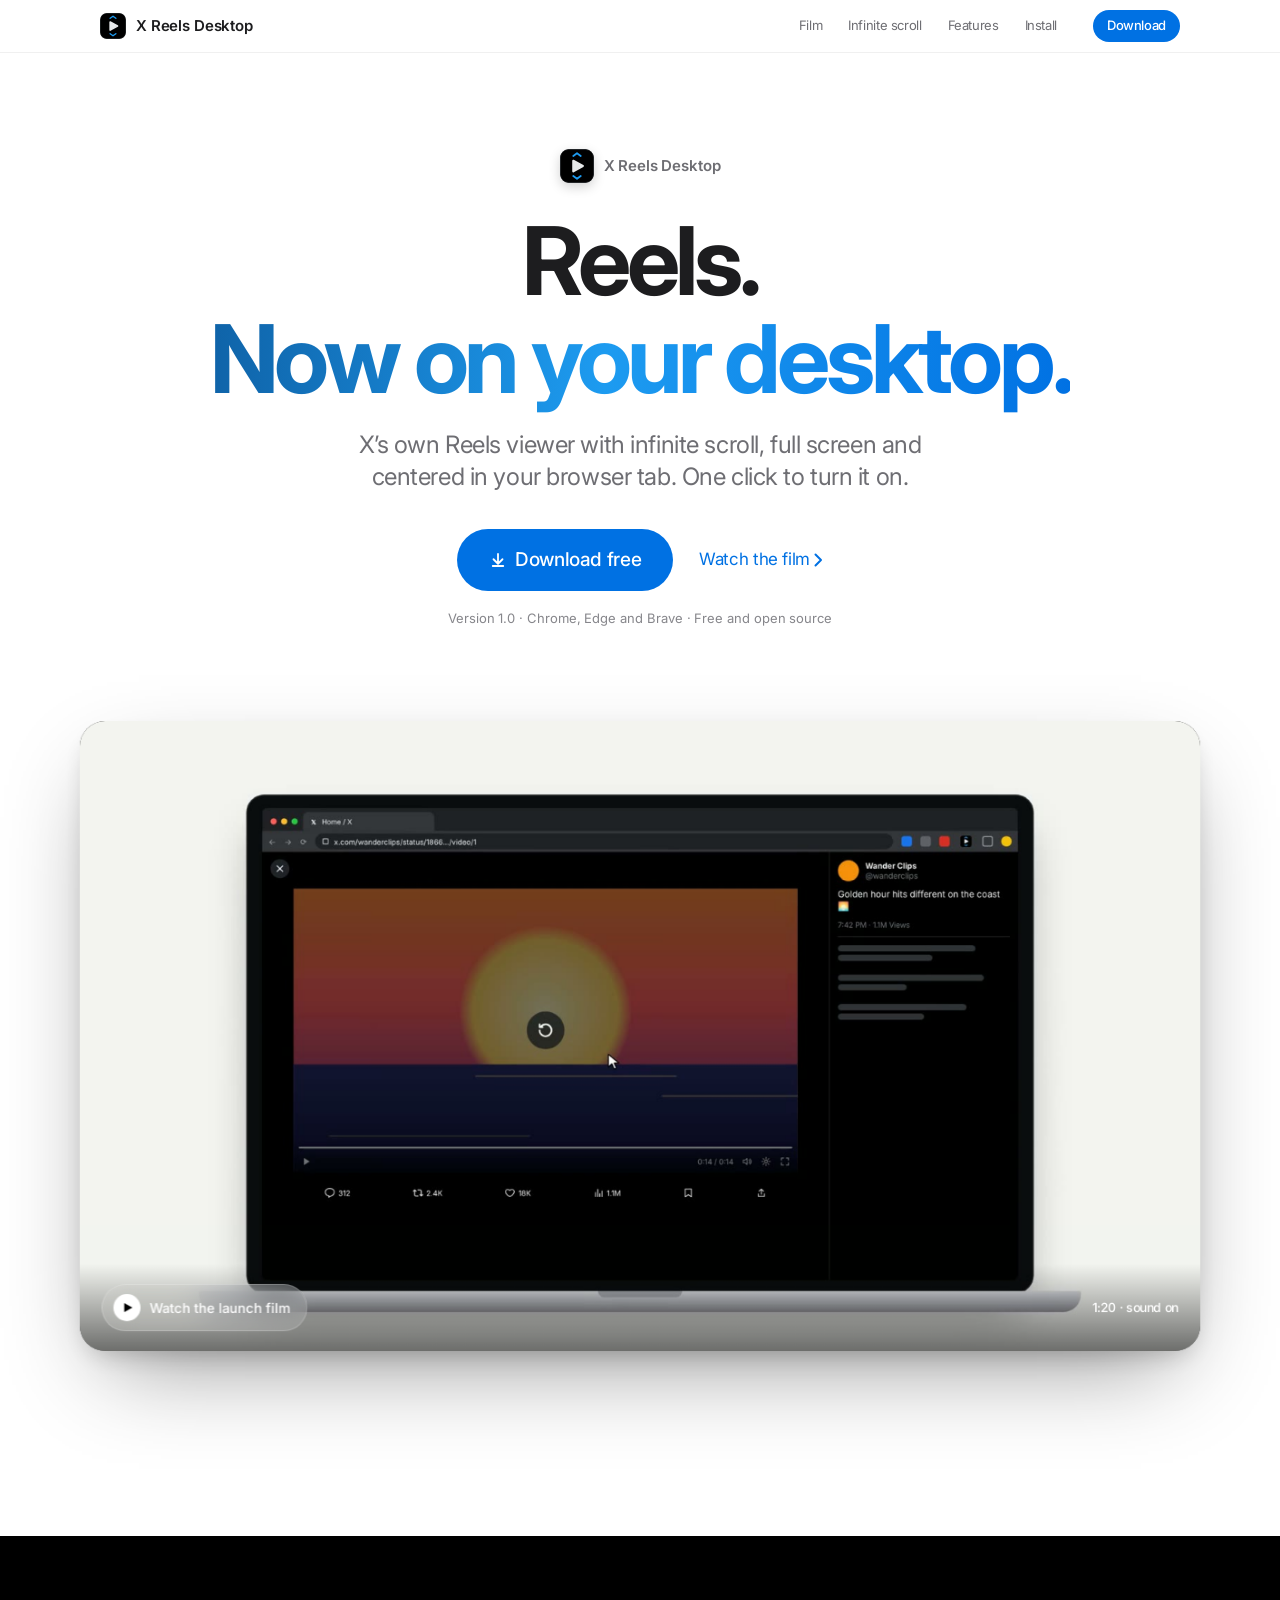
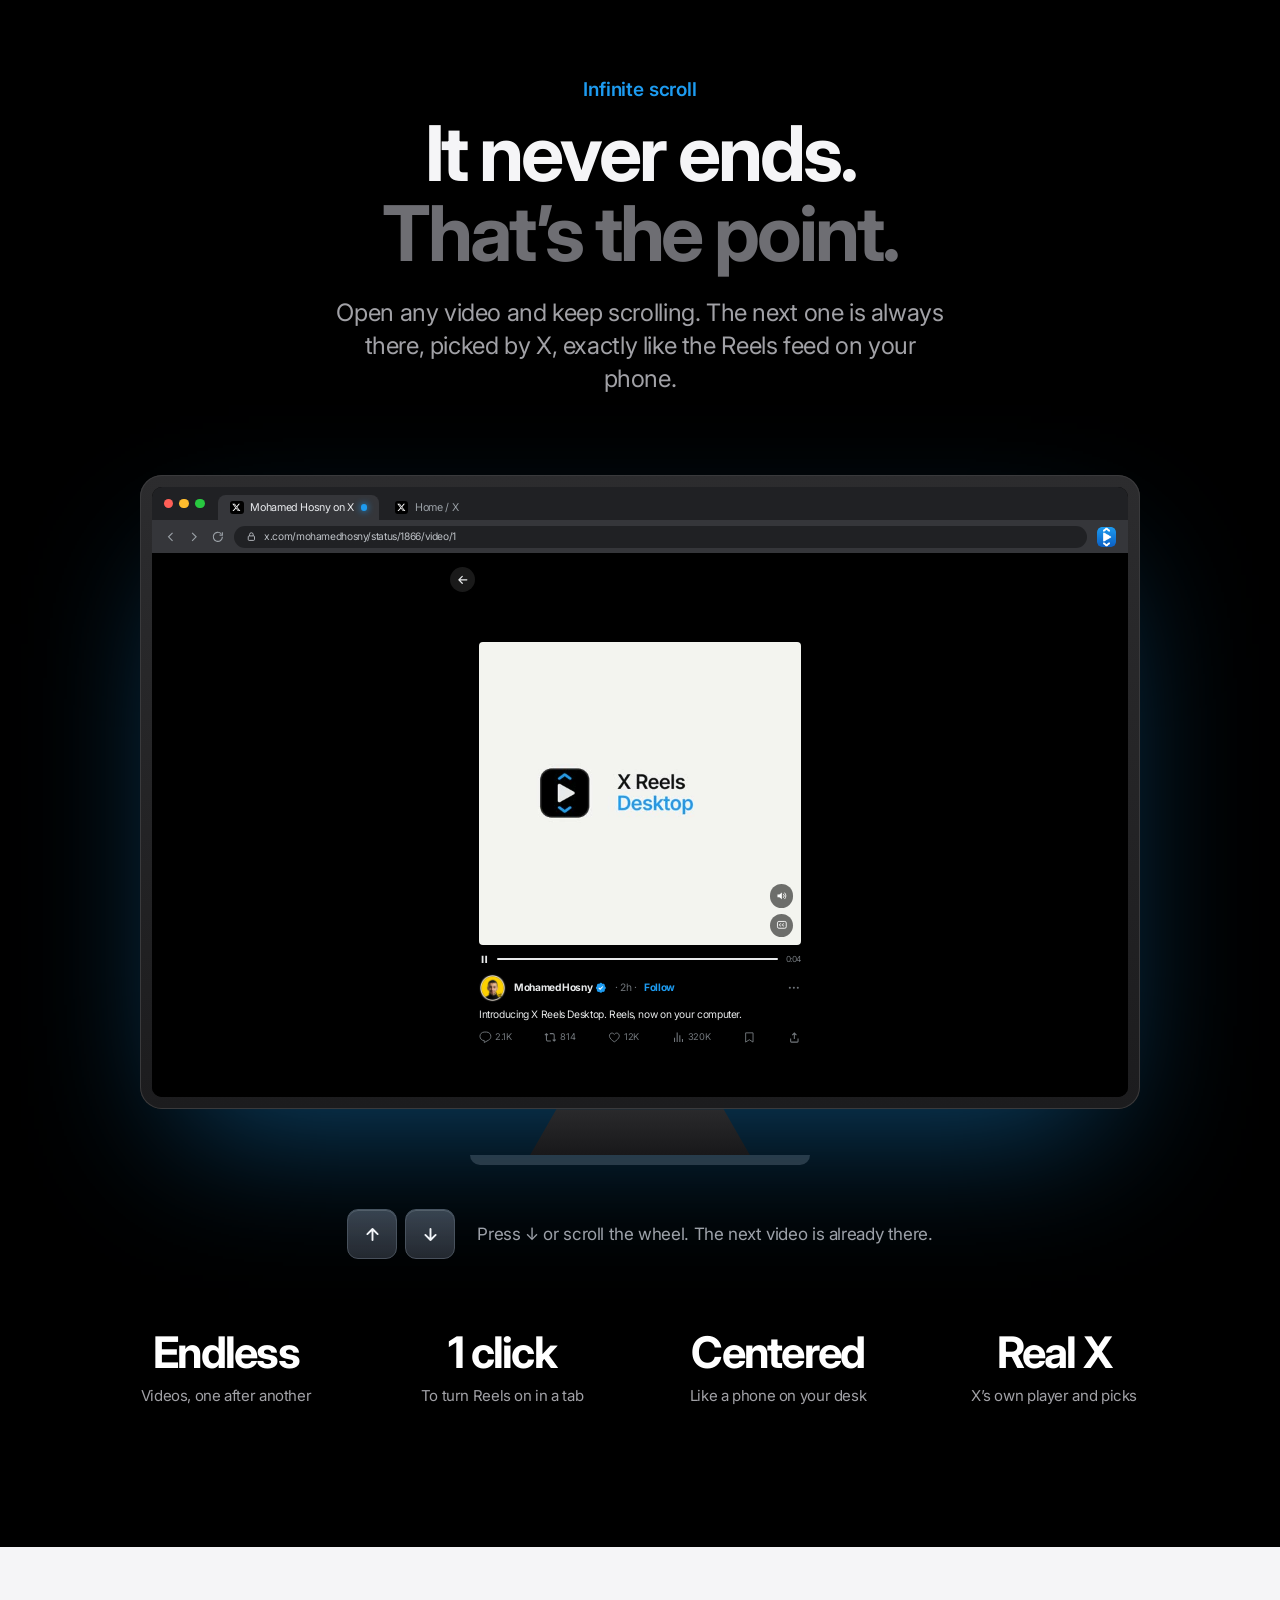
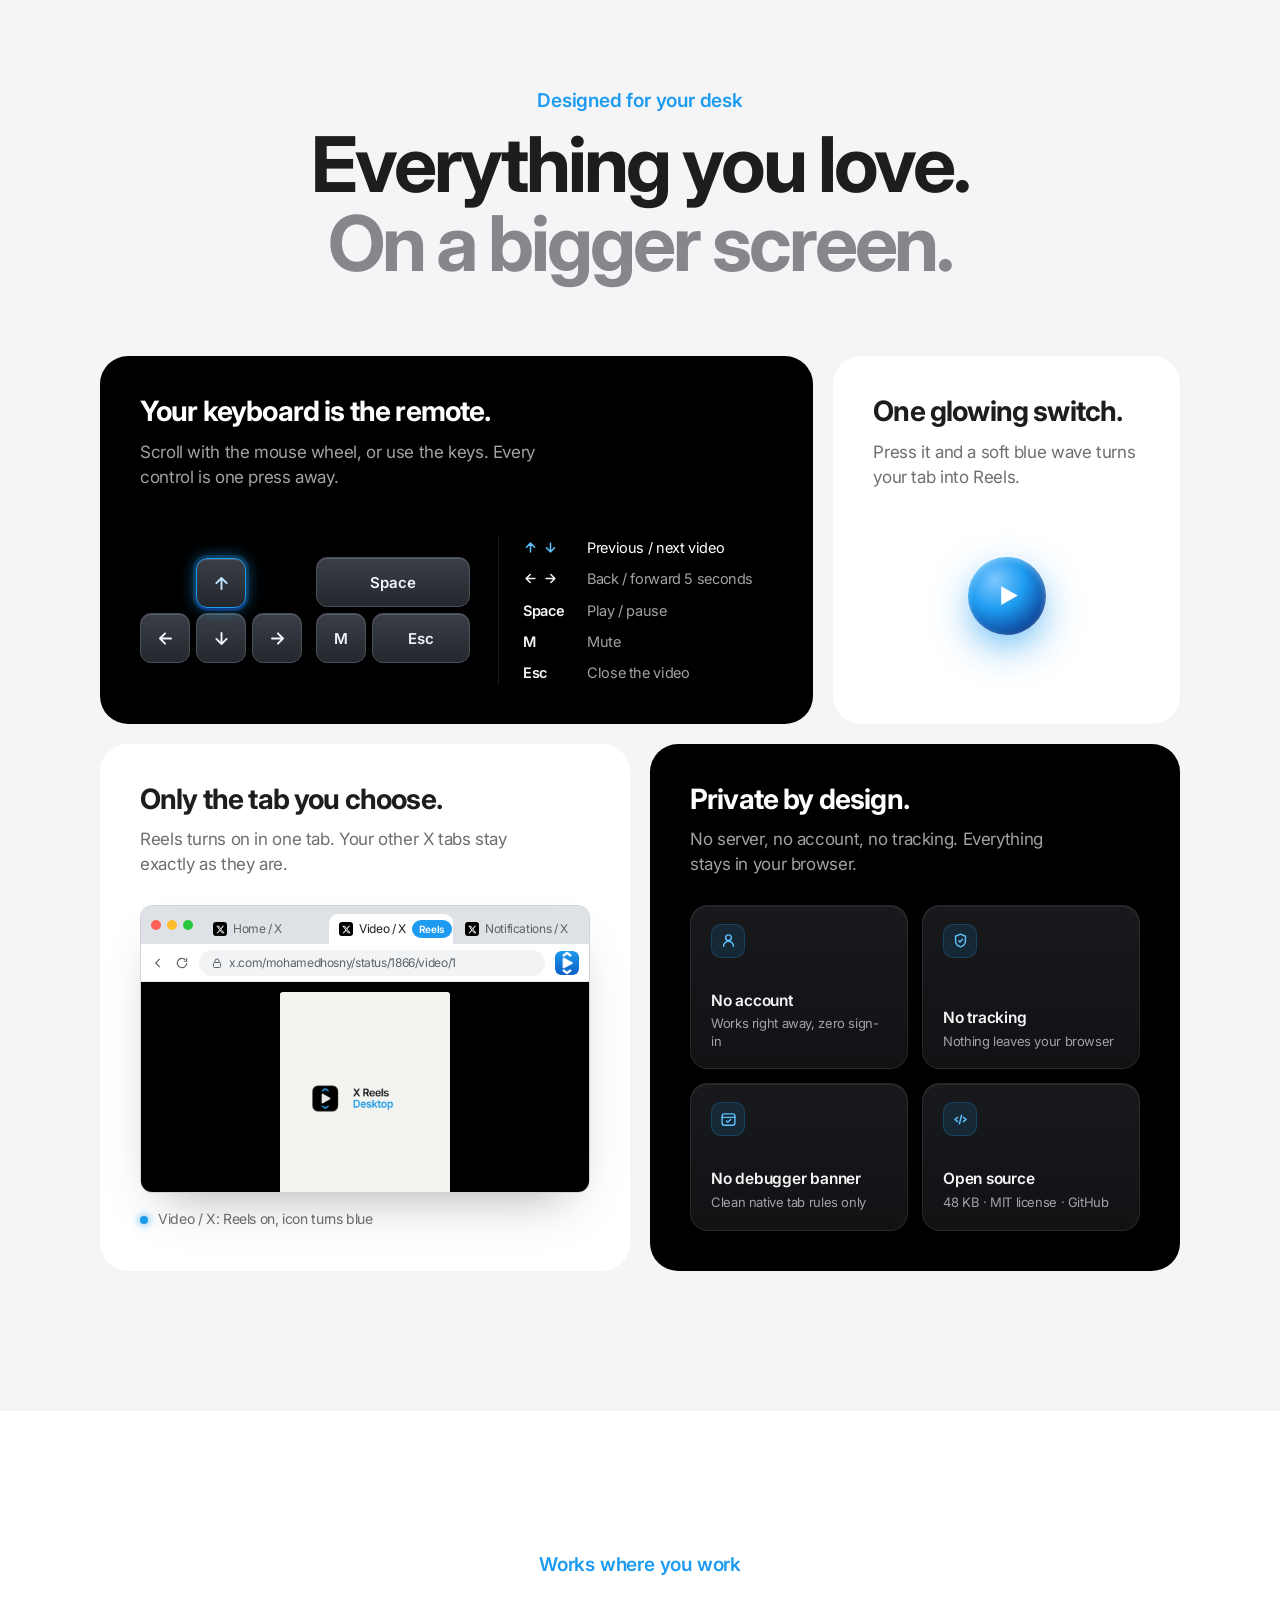
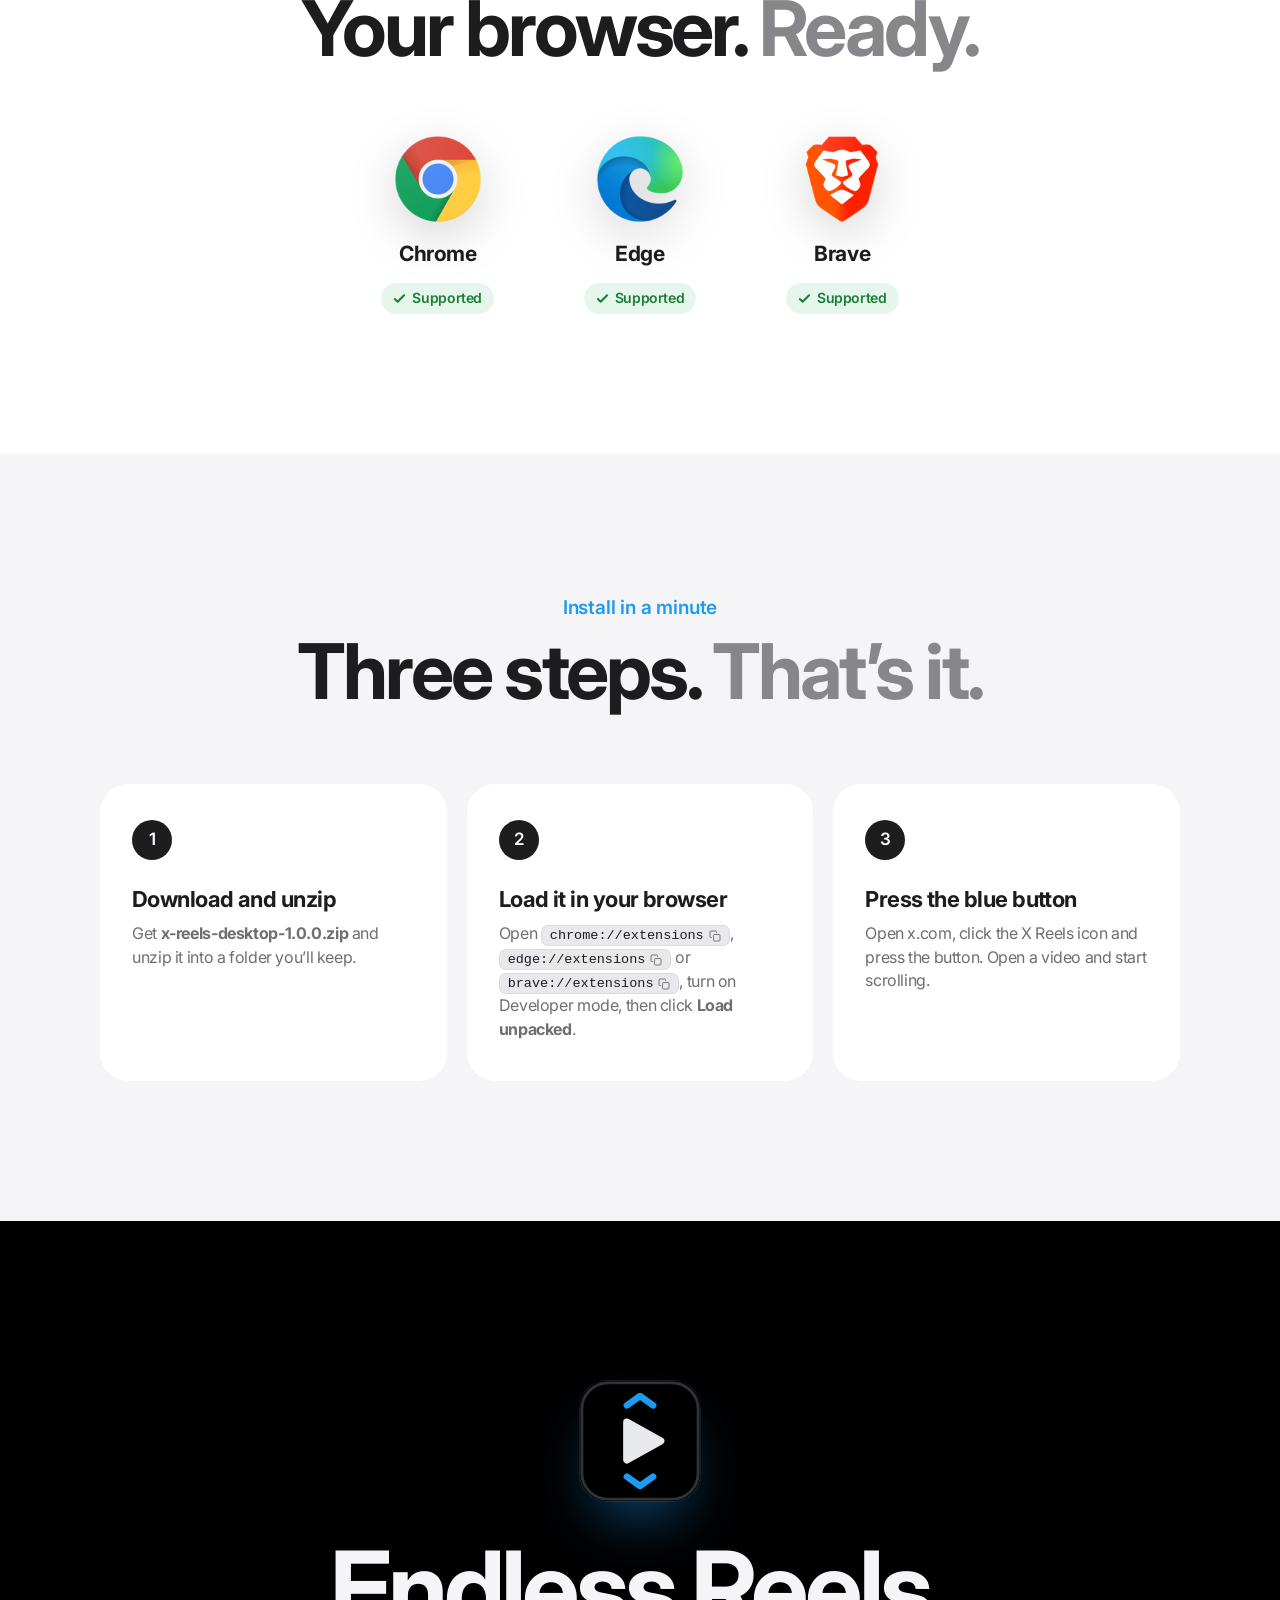
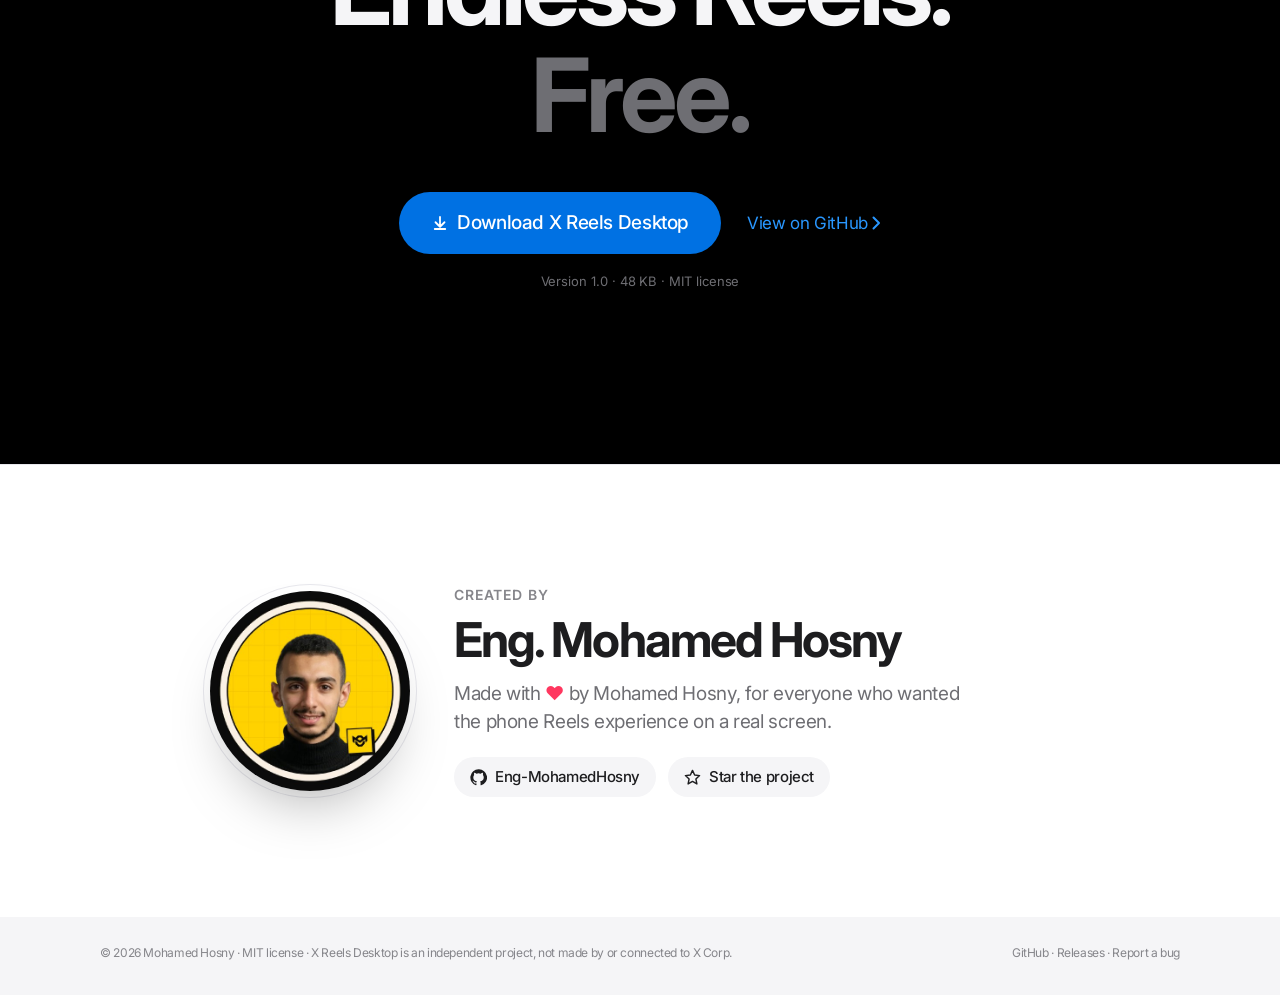
==== commit 0be29664: "Landing page: polish bento spacing, blue hero gradient, interactions; README: Apple-style website ba" ====
--- a/site/index.html
+++ b/site/index.html
@@ -62,7 +62,7 @@
 .eyebrow{display:inline-flex;align-items:center;gap:10px;font-size:15px;font-weight:600;color:var(--ink-2);letter-spacing:-.01em}
 .eyebrow img{width:34px;height:34px;border-radius:9px;box-shadow:0 4px 12px rgba(0,0,0,.18)}
 h1{margin:22px auto 0;font-size:clamp(42px,7.4vw,100px);line-height:1.03;letter-spacing:-.045em;font-weight:700}
-h1 .grad{background:linear-gradient(92deg,#1d1d1f 10%,#1d9bf0 55%,#0071e3 90%);-webkit-background-clip:text;background-clip:text;color:transparent}
+h1 .grad{background:linear-gradient(92deg,#0f63a8 0%,#1d9bf0 46%,#0071e3 100%);-webkit-background-clip:text;background-clip:text;color:transparent}
 .lede{margin:22px auto 0;max-width:640px;font-size:clamp(19px,2.2vw,24px);line-height:1.33;color:var(--ink-2);letter-spacing:-.018em;font-weight:400}
 .cta-row{margin-top:36px;display:flex;justify-content:center;align-items:center;gap:26px;flex-wrap:wrap}
 .meta{margin-top:18px;font-size:13px;color:var(--ink-3);letter-spacing:-.005em}
@@ -160,35 +160,50 @@
 .t-dark{background:#000;color:#fff}.t-dark p{color:var(--night-ink-2)}
 
 /* keycaps: Carbon metal, same as the extension's shortcuts screen */
-.keys{margin-top:auto;padding-top:34px;display:flex;gap:30px;align-items:flex-end;flex-wrap:wrap}
-.kgrid{display:grid;grid-template-columns:repeat(3,56px);grid-auto-rows:56px;gap:6px}
+.keys{margin-top:auto;padding-top:28px;display:flex;align-items:center;justify-content:space-between;gap:28px;flex-wrap:nowrap}
+.kdeck{display:flex;align-items:flex-end;gap:14px;flex-shrink:0}
+.kgrid{display:grid;grid-template-columns:repeat(3,50px);grid-auto-rows:50px;gap:6px}
 .kgrid .up{grid-column:2}
 .krow{display:flex;gap:6px}
-.kc{display:grid;place-items:center;width:56px;height:56px;padding:0 14px;border-radius:11px;font:600 16px/1 var(--font);letter-spacing:0;color:#f1f4f8;
+.kc{display:grid;place-items:center;width:50px;height:50px;padding:0 12px;border-radius:11px;font:600 15px/1 var(--font);letter-spacing:0;color:#f1f4f8;cursor:pointer;user-select:none;
   background:linear-gradient(180deg,#3a3f47,#24272d);border:1px solid #4a5059;box-shadow:inset 0 1px 0 rgba(255,255,255,.15),0 2px 4px rgba(0,0,0,.5);
-  transition:transform .12s var(--ease),box-shadow .2s var(--ease),color .2s var(--ease),border-color .2s var(--ease)}
-.kc svg{width:20px;height:20px;display:block}
-.kc.space{width:auto;min-width:174px}
-.kc.esc{width:auto;min-width:112px}
+  transition:transform .12s var(--ease),box-shadow .2s var(--ease),color .2s var(--ease),border-color .2s var(--ease),filter .15s var(--ease)}
+.kc:hover{filter:brightness(1.14)}
+.kc svg{width:19px;height:19px;display:block}
+.kc.space{width:auto;min-width:154px}
+.kc.esc{width:auto;min-width:98px}
 .kc.on{transform:translateY(1px);color:#bfe3ff;border-color:#1d9bf0;box-shadow:inset 0 1px 0 rgba(255,255,255,.15),0 2px 0 #0b3d91,0 0 0 3px rgba(29,155,240,.18),0 0 16px rgba(29,155,240,.65)}
-.legend{display:grid;gap:9px;font-size:15px;color:var(--night-ink-2)}
-.legend b{color:#f5f5f7;font-weight:600;display:inline-block;min-width:66px}
+.legend{flex:1;min-width:210px;display:grid;gap:10px;font-size:14.5px;color:var(--night-ink-2);padding-left:24px;border-left:1px solid rgba(255,255,255,.1)}
+.legend>span{display:flex;align-items:center;gap:12px;white-space:nowrap;transition:color .2s var(--ease)}
+.legend>span.hi{color:#ffffff}
+.legend>span.hi b{color:#5cc1ff}
+.legend b{color:#f5f5f7;font-weight:600;display:inline-flex;align-items:center;gap:5px;min-width:52px;flex-shrink:0;transition:color .2s var(--ease)}
+.legend b svg{width:15px;height:15px;display:block;flex-shrink:0}
 
 /* wave tile */
-.wave{position:relative;margin-top:auto;height:170px;display:grid;place-items:center}
-.wave i{position:absolute;width:60px;height:60px;border-radius:50%;border:2px solid rgba(160,215,255,.9);
+.wave{position:relative;flex:1;min-height:176px;margin-top:18px;display:grid;place-items:center}
+.wave i{position:absolute;width:62px;height:62px;border-radius:50%;border:2px solid rgba(160,215,255,.9);pointer-events:none;
   box-shadow:-3px 0 0 -1px rgba(255,40,110,.7),3px 0 0 -1px rgba(0,230,255,.8),0 0 22px rgba(29,155,240,.7);animation:ring 2.6s var(--ease-out) infinite;opacity:0}
 .wave i:nth-child(2){animation-delay:.25s}.wave i:nth-child(3){animation-delay:.5s}
-.orb{width:74px;height:74px;border-radius:50%;background:radial-gradient(circle at 35% 30%,#7cc8ff,#1d9bf0 40%,#0b3d91 80%);box-shadow:0 14px 40px -6px rgba(29,155,240,.8),inset 0 2px 6px rgba(255,255,255,.4);display:grid;place-items:center;position:relative;z-index:2}
-.orb svg{width:24px;margin-left:4px}
-@keyframes ring{0%{transform:scale(.6);opacity:0}15%{opacity:1}100%{transform:scale(4.2);opacity:0}}
+.wave.off i{animation:none;opacity:0}
+.orb{width:78px;height:78px;border-radius:50%;border:0;padding:0;cursor:pointer;background:radial-gradient(circle at 35% 30%,#7cc8ff,#1d9bf0 40%,#0b3d91 80%);box-shadow:0 14px 40px -6px rgba(29,155,240,.8),inset 0 2px 6px rgba(255,255,255,.4);display:grid;place-items:center;position:relative;z-index:2;
+  transition:transform .16s var(--ease),filter .16s var(--ease),box-shadow .28s var(--ease),background .28s var(--ease)}
+.orb:hover{filter:brightness(1.08);transform:scale(1.04)}
+.orb:active{transform:scale(.93)}
+.orb .ico-play{width:25px;margin-left:4px}
+.orb .ico-stop{width:24px;display:none}
+.orb.active{background:radial-gradient(circle at 35% 30%,#3a3f4a,#1a1d24 72%);box-shadow:0 14px 32px -8px rgba(0,0,0,.45),0 0 0 5px rgba(0,0,0,.06),inset 0 2px 6px rgba(255,255,255,.14)}
+.orb.active .ico-play{display:none}
+.orb.active .ico-stop{display:block}
+@keyframes ring{0%{transform:scale(.6);opacity:0}15%{opacity:1}100%{transform:scale(3.35);opacity:0}}
 
 /* tabs tile: a real looking browser window */
 .bw{margin-top:auto;container-type:inline-size;border-radius:12px;overflow:hidden;border:1px solid #d2d2d7;box-shadow:0 24px 50px -24px rgba(0,0,0,.35);background:#fff;margin-top:28px}
 .bw .tabbar{display:flex;align-items:flex-end;gap:2px;height:38px;padding:0 10px;background:#dee1e6}
 .bw .lights{display:flex;gap:6px;align-self:center;margin-right:8px}
 .bw .lights i{width:10px;height:10px;border-radius:50%;background:#ff5f57}.bw .lights i:nth-child(2){background:#febc2e}.bw .lights i:nth-child(3){background:#28c840}
-.btab{position:relative;flex:1;min-width:0;display:flex;align-items:center;gap:6px;height:30px;padding:0 10px;border-radius:9px 9px 0 0;font-size:12px;color:#5f6368;white-space:nowrap;overflow:hidden;transition:background .3s var(--ease),color .3s var(--ease)}
+.btab{position:relative;flex:1;min-width:0;display:flex;align-items:center;gap:6px;height:30px;padding:0 10px;border-radius:9px 9px 0 0;font-size:12px;color:#5f6368;white-space:nowrap;overflow:hidden;cursor:pointer;user-select:none;transition:background .25s var(--ease),color .25s var(--ease)}
+.btab:not(.act):hover{background:rgba(255,255,255,.48);color:#202124}
 .btab.act{background:#fff;color:#202124}
 .btab .xf{flex:none;width:14px;height:14px;border-radius:3px;background:#000;display:grid;place-items:center}
 .btab .xf svg{width:9px;height:9px}
@@ -230,8 +245,15 @@
 .bw.is-reels ~ .tabnote .dot2{background:#1d9bf0;box-shadow:0 0 8px #1d9bf0}
 
 /* privacy tile */
-.shield{margin-top:auto;padding-top:24px;display:flex;gap:14px;flex-wrap:wrap}
-.chip{font-size:14px;font-weight:500;padding:9px 14px;border-radius:980px;background:#1c1c1e;color:#f5f5f7;border:1px solid #2c2c2e}
+.shield{margin-top:28px;flex:1;display:grid;grid-template-columns:repeat(2,1fr);gap:14px;align-content:stretch}
+.pcard{display:flex;flex-direction:column;justify-content:space-between;gap:12px;padding:18px 20px;border-radius:18px;
+  background:linear-gradient(180deg,#18191c,#111214);border:1px solid rgba(255,255,255,.085);
+  box-shadow:inset 0 1px 0 rgba(255,255,255,.06)}
+.pcard .pico{width:34px;height:34px;border-radius:10px;background:rgba(29,155,240,.13);border:1px solid rgba(29,155,240,.24);
+  color:#5cc1ff;display:grid;place-items:center}
+.pcard .pico svg{width:17px;height:17px}
+.pcard b{display:block;font-size:15.5px;font-weight:600;color:#f5f5f7;letter-spacing:-.015em}
+.pcard span{display:block;margin-top:3px;font-size:13px;line-height:1.35;color:var(--night-ink-2)}
 
 /* browsers */
 .browsers{margin-top:64px;display:flex;justify-content:center;gap:clamp(28px,7vw,96px);flex-wrap:wrap}
@@ -249,6 +271,13 @@
 .step h3{margin:0;font-size:22px;letter-spacing:-.025em;line-height:1.2}
 .step p{margin:10px 0 0;color:var(--ink-2);font-size:16px}
 code{font:500 14px ui-monospace,"SF Mono",Menlo,Consolas,monospace;background:#e8e8ed;padding:2px 7px;border-radius:7px;color:var(--ink);letter-spacing:0}
+.copy-url{display:inline-flex;align-items:center;gap:5px;border:1px solid rgba(0,0,0,.06);cursor:pointer;vertical-align:baseline;font:500 13.5px ui-monospace,"SF Mono",Menlo,Consolas,monospace;background:#e8e8ed;padding:2px 8px;border-radius:7px;color:var(--ink);letter-spacing:0;transition:background .18s var(--ease),border-color .18s var(--ease),color .18s var(--ease),transform .1s var(--ease)}
+.copy-url:hover{background:#dcdce3;border-color:rgba(0,113,227,.3)}
+.copy-url:active{transform:scale(.97)}
+.copy-url svg{width:12px;height:12px;opacity:.55;flex-shrink:0;transition:opacity .15s var(--ease)}
+.copy-url:hover svg{opacity:.9}
+.copy-url.copied{background:#e7f6ec;color:#1a7f37;border-color:rgba(26,127,55,.28)}
+.copy-url.copied svg{opacity:1}
 
 /* big cta */
 .final{padding:160px 0;text-align:center}
@@ -289,13 +318,15 @@
   .desk{margin-top:56px}.monitor{padding:6px;border-radius:12px}.scr{border-radius:7px}.stand{height:24px}
   .bento{grid-template-columns:1fr}.t-wide,.t-narrow,.t-half{grid-column:auto}
   .tile{padding:32px 26px;min-height:0}
+  .keys{flex-wrap:wrap;gap:24px}.legend{padding-left:0;border-left:0}
   .steps{grid-template-columns:1fr}
   .card{flex-direction:column;text-align:center;gap:28px}.card p{margin-inline:auto}.socials{justify-content:center}
   .frame{border-radius:18px}
   .final{padding:110px 0}
 }
 @media (max-width:480px){
-  .kgrid{grid-template-columns:repeat(3,48px);grid-auto-rows:48px}.kc{width:48px;height:48px}.kc.space{min-width:150px}.kc.esc{min-width:96px}
+  .kgrid{grid-template-columns:repeat(3,44px);grid-auto-rows:44px}.kc{width:44px;height:44px}.kc.space{min-width:136px}.kc.esc{min-width:86px}
+  .shield{grid-template-columns:1fr}
   .bpage{height:180px}.tl{grid-template-columns:40px 1fr}.tl .side2{display:none}
   .play{padding:14px}.play>span{display:none}
   .pill{font-size:14px;padding:8px 14px 8px 8px}
@@ -432,32 +463,34 @@
           <h3>Your keyboard is the remote.</h3>
           <p>Scroll with the mouse wheel, or use the keys. Every control is one press away.</p>
           <div class="keys" id="keys">
-            <div style="display:grid;gap:6px" aria-hidden="true">
-              <div class="kgrid"><span class="kc up" data-k="ArrowUp"><svg viewBox="0 0 24 24" fill="none" stroke="currentColor" stroke-width="2.4" stroke-linecap="round" stroke-linejoin="round" style="transform:rotate(0deg)"><path d="M12 19V5M5.5 11.5 12 5l6.5 6.5"/></svg></span></div>
-              <div class="krow"><span class="kc" data-k="ArrowLeft"><svg viewBox="0 0 24 24" fill="none" stroke="currentColor" stroke-width="2.4" stroke-linecap="round" stroke-linejoin="round" style="transform:rotate(-90deg)"><path d="M12 19V5M5.5 11.5 12 5l6.5 6.5"/></svg></span><span class="kc" data-k="ArrowDown"><svg viewBox="0 0 24 24" fill="none" stroke="currentColor" stroke-width="2.4" stroke-linecap="round" stroke-linejoin="round" style="transform:rotate(180deg)"><path d="M12 19V5M5.5 11.5 12 5l6.5 6.5"/></svg></span><span class="kc" data-k="ArrowRight"><svg viewBox="0 0 24 24" fill="none" stroke="currentColor" stroke-width="2.4" stroke-linecap="round" stroke-linejoin="round" style="transform:rotate(90deg)"><path d="M12 19V5M5.5 11.5 12 5l6.5 6.5"/></svg></span></div>
-            </div>
-            <div style="display:grid;gap:6px" aria-hidden="true">
-              <span class="kc space" data-k=" ">Space</span>
-              <div class="krow"><span class="kc" data-k="m">M</span><span class="kc esc" data-k="Escape">Esc</span></div>
+            <div class="kdeck">
+              <div style="display:grid;gap:6px">
+                <div class="kgrid"><span class="kc up" data-k="ArrowUp"><svg viewBox="0 0 24 24" fill="none" stroke="currentColor" stroke-width="2.4" stroke-linecap="round" stroke-linejoin="round" style="transform:rotate(0deg)"><path d="M12 19V5M5.5 11.5 12 5l6.5 6.5"/></svg></span></div>
+                <div class="krow"><span class="kc" data-k="ArrowLeft"><svg viewBox="0 0 24 24" fill="none" stroke="currentColor" stroke-width="2.4" stroke-linecap="round" stroke-linejoin="round" style="transform:rotate(-90deg)"><path d="M12 19V5M5.5 11.5 12 5l6.5 6.5"/></svg></span><span class="kc" data-k="ArrowDown"><svg viewBox="0 0 24 24" fill="none" stroke="currentColor" stroke-width="2.4" stroke-linecap="round" stroke-linejoin="round" style="transform:rotate(180deg)"><path d="M12 19V5M5.5 11.5 12 5l6.5 6.5"/></svg></span><span class="kc" data-k="ArrowRight"><svg viewBox="0 0 24 24" fill="none" stroke="currentColor" stroke-width="2.4" stroke-linecap="round" stroke-linejoin="round" style="transform:rotate(90deg)"><path d="M12 19V5M5.5 11.5 12 5l6.5 6.5"/></svg></span></div>
+              </div>
+              <div style="display:grid;gap:6px">
+                <span class="kc space" data-k=" ">Space</span>
+                <div class="krow"><span class="kc" data-k="m">M</span><span class="kc esc" data-k="Escape">Esc</span></div>
+              </div>
             </div>
             <div class="legend">
-              <span><b>↑ ↓</b>Previous / next video</span>
-              <span><b>← →</b>Back / forward 5 seconds</span>
-              <span><b>Space</b>Play / pause</span>
-              <span><b>M</b>Mute</span>
-              <span><b>Esc</b>Close the video</span>
+              <span data-lg="ArrowUp ArrowDown"><b><svg viewBox="0 0 24 24" fill="none" stroke="currentColor" stroke-width="2.4" stroke-linecap="round" stroke-linejoin="round" aria-hidden="true"><path d="M12 19V5M5.5 11.5 12 5l6.5 6.5"/></svg><svg viewBox="0 0 24 24" fill="none" stroke="currentColor" stroke-width="2.4" stroke-linecap="round" stroke-linejoin="round" style="transform:rotate(180deg)" aria-hidden="true"><path d="M12 19V5M5.5 11.5 12 5l6.5 6.5"/></svg></b>Previous / next video</span>
+              <span data-lg="ArrowLeft ArrowRight"><b><svg viewBox="0 0 24 24" fill="none" stroke="currentColor" stroke-width="2.4" stroke-linecap="round" stroke-linejoin="round" style="transform:rotate(-90deg)" aria-hidden="true"><path d="M12 19V5M5.5 11.5 12 5l6.5 6.5"/></svg><svg viewBox="0 0 24 24" fill="none" stroke="currentColor" stroke-width="2.4" stroke-linecap="round" stroke-linejoin="round" style="transform:rotate(90deg)" aria-hidden="true"><path d="M12 19V5M5.5 11.5 12 5l6.5 6.5"/></svg></b>Back / forward 5 seconds</span>
+              <span data-lg=" "><b>Space</b>Play / pause</span>
+              <span data-lg="m"><b>M</b>Mute</span>
+              <span data-lg="Escape"><b>Esc</b>Close the video</span>
             </div>
           </div>
         </article>
         <article class="tile t-narrow rv d1">
           <h3>One glowing switch.</h3>
           <p>Press it and a soft blue wave turns your tab into Reels.</p>
-          <div class="wave" aria-hidden="true"><i></i><i></i><i></i><div class="orb"><svg viewBox="0 0 24 24"><path d="M5 3l16 9-16 9z" fill="#fff"/></svg></div></div>
+          <div class="wave" id="waveBox"><i></i><i></i><i></i><button type="button" class="orb" id="orbBtn" aria-label="Try the Reels switch" aria-pressed="false"><svg class="ico-play" viewBox="0 0 24 24" aria-hidden="true"><path d="M5 3l16 9-16 9z" fill="#fff"/></svg><svg class="ico-stop" viewBox="0 0 30 30" aria-hidden="true"><path d="M8 8 L22 22 M22 8 L8 22" stroke="#e9f1ff" stroke-width="3.5" stroke-linecap="round"/></svg></button></div>
         </article>
         <article class="tile t-half rv">
           <h3>Only the tab you choose.</h3>
           <p>Reels turns on in one tab. Your other X tabs stay exactly as they are.</p>
-          <div class="bw" id="bw" aria-hidden="true">
+          <div class="bw" id="bw">
             <div class="tabbar"><div class="lights"><i></i><i></i><i></i></div>
               <div class="btab act" data-t="0"><span class="xf"><svg viewBox="0 0 24 24"><path fill="#fff" d="M18.2 2.3h3.4l-7.4 8.4 8.7 11.5h-6.8l-5.3-7-6.1 7H1.3l7.9-9L.8 2.3h7l4.8 6.3 5.6-6.3zm-1.2 17.9h1.9L7 4.2H5z"/></svg></span>Home / X</div>
               <div class="btab reels" data-t="1"><span class="xf"><svg viewBox="0 0 24 24"><path fill="#fff" d="M18.2 2.3h3.4l-7.4 8.4 8.7 11.5h-6.8l-5.3-7-6.1 7H1.3l7.9-9L.8 2.3h7l4.8 6.3 5.6-6.3zm-1.2 17.9h1.9L7 4.2H5z"/></svg></span>Video / X<span class="rd">Reels</span></div>
@@ -483,7 +516,24 @@
         <article class="tile t-half t-dark rv d1">
           <h3>Private by design.</h3>
           <p>No server, no account, no tracking. Everything stays in your browser.</p>
-          <div class="shield"><span class="chip">No account</span><span class="chip">No tracking</span><span class="chip">No debugger banner</span><span class="chip">Open source</span></div>
+          <div class="shield">
+            <div class="pcard">
+              <div class="pico" aria-hidden="true"><svg viewBox="0 0 24 24" fill="none" stroke="currentColor" stroke-width="2" stroke-linecap="round" stroke-linejoin="round"><circle cx="12" cy="8" r="4"/><path d="M5 20a7 7 0 0 1 14 0"/></svg></div>
+              <div><b>No account</b><span>Works right away, zero sign-in</span></div>
+            </div>
+            <div class="pcard">
+              <div class="pico" aria-hidden="true"><svg viewBox="0 0 24 24" fill="none" stroke="currentColor" stroke-width="2" stroke-linecap="round" stroke-linejoin="round"><path d="M12 3l7 3v6c0 5-3.5 8-7 9-3.5-1-7-4-7-9V6l7-3z"/><path d="M9.5 12.2l1.8 1.8 3.6-3.8"/></svg></div>
+              <div><b>No tracking</b><span>Nothing leaves your browser</span></div>
+            </div>
+            <div class="pcard">
+              <div class="pico" aria-hidden="true"><svg viewBox="0 0 24 24" fill="none" stroke="currentColor" stroke-width="2" stroke-linecap="round" stroke-linejoin="round"><rect x="3" y="4" width="18" height="16" rx="3"/><path d="M3 9h18M9 14l2 2 4-4"/></svg></div>
+              <div><b>No debugger banner</b><span>Clean native tab rules only</span></div>
+            </div>
+            <div class="pcard">
+              <div class="pico" aria-hidden="true"><svg viewBox="0 0 24 24" fill="none" stroke="currentColor" stroke-width="2" stroke-linecap="round" stroke-linejoin="round"><path d="M8 9l-4 3 4 3M16 9l4 3-4 3M13.5 6l-3 12"/></svg></div>
+              <div><b>Open source</b><span>48 KB · MIT license · GitHub</span></div>
+            </div>
+          </div>
         </article>
       </div>
     </div>
@@ -509,7 +559,7 @@
       </div>
       <div class="steps">
         <div class="step rv"><h3>Download and unzip</h3><p>Get <b>x-reels-desktop-1.0.0.zip</b> and unzip it into a folder you’ll keep.</p></div>
-        <div class="step rv d1"><h3>Load it in your browser</h3><p>Open <code>chrome://extensions</code>, <code>edge://extensions</code> or <code>brave://extensions</code>, turn on Developer mode, then click <b>Load unpacked</b>.</p></div>
+        <div class="step rv d1"><h3>Load it in your browser</h3><p>Open <button type="button" class="copy-url" data-copy="chrome://extensions" title="Click to copy"><span>chrome://extensions</span><svg viewBox="0 0 24 24" fill="none" stroke="currentColor" stroke-width="2" stroke-linecap="round" stroke-linejoin="round" aria-hidden="true"><rect x="9" y="9" width="13" height="13" rx="2"/><path d="M5 15H4a2 2 0 0 1-2-2V4a2 2 0 0 1 2-2h9a2 2 0 0 1 2 2v1"/></svg></button>, <button type="button" class="copy-url" data-copy="edge://extensions" title="Click to copy"><span>edge://extensions</span><svg viewBox="0 0 24 24" fill="none" stroke="currentColor" stroke-width="2" stroke-linecap="round" stroke-linejoin="round" aria-hidden="true"><rect x="9" y="9" width="13" height="13" rx="2"/><path d="M5 15H4a2 2 0 0 1-2-2V4a2 2 0 0 1 2-2h9a2 2 0 0 1 2 2v1"/></svg></button> or <button type="button" class="copy-url" data-copy="brave://extensions" title="Click to copy"><span>brave://extensions</span><svg viewBox="0 0 24 24" fill="none" stroke="currentColor" stroke-width="2" stroke-linecap="round" stroke-linejoin="round" aria-hidden="true"><rect x="9" y="9" width="13" height="13" rx="2"/><path d="M5 15H4a2 2 0 0 1-2-2V4a2 2 0 0 1 2-2h9a2 2 0 0 1 2 2v1"/></svg></button>, turn on Developer mode, then click <b>Load unpacked</b>.</p></div>
         <div class="step rv d2"><h3>Press the blue button</h3><p>Open x.com, click the X Reels icon and press the button. Open a video and start scrolling.</p></div>
       </div>
     </div>
@@ -585,19 +635,50 @@
     tick();
   }
 
-  // Keycaps light up in sequence, and respond to the real keys
+  // Keycaps light up in sequence, respond to real keys, AND respond to mouse clicks
   const caps = [...document.querySelectorAll('.kc[data-k]')];
+  const legendRows = [...document.querySelectorAll('.legend [data-lg]')];
+  const highlightLegend = (key) => {
+    const match = legendRows.find((r) => (key === ' ' ? r.dataset.lg === ' ' : r.dataset.lg.split(' ').includes(key)));
+    if (!match) return;
+    match.classList.add('hi');
+    setTimeout(() => match.classList.remove('hi'), 420);
+  };
   const press = (el) => { el.classList.add('on'); setTimeout(() => el.classList.remove('on'), 320); };
   const tileCaps = [...document.querySelectorAll('#keys .kc[data-k]')];
-  if (!reduced) {
+  let keyTimer = 0;
+  const startKeyLoop = () => {
+    if (reduced) return;
+    clearInterval(keyTimer);
     const order = ['ArrowDown', 'ArrowDown', 'ArrowUp', 'ArrowRight', 'ArrowLeft', ' ', 'm', 'Escape'];
     let i = 0;
-    setInterval(() => { const el = tileCaps.find((c) => c.dataset.k === order[i % order.length]); if (el) press(el); i++; }, 900);
+    keyTimer = setInterval(() => {
+      const k = order[i % order.length];
+      const el = tileCaps.find((c) => c.dataset.k === k);
+      if (el) { press(el); highlightLegend(k); }
+      i++;
+    }, 900);
+  };
+  startKeyLoop();
+  addEventListener('keydown', (e) => { caps.filter((c) => c.dataset.k === e.key).forEach(press); highlightLegend(e.key); });
+  tileCaps.forEach((el) => el.addEventListener('click', () => { press(el); highlightLegend(el.dataset.k); startKeyLoop(); }));
+
+  // Interactive glowing orb switch in "One glowing switch."
+  const orbBtn = document.getElementById('orbBtn'), waveBox = document.getElementById('waveBox');
+  if (orbBtn && waveBox) {
+    orbBtn.addEventListener('click', () => {
+      const on = orbBtn.classList.toggle('active');
+      orbBtn.setAttribute('aria-pressed', String(on));
+      waveBox.classList.toggle('off', on);
+      if (!on && !reduced) {
+        waveBox.querySelectorAll('i').forEach((r) => { r.style.animation = 'none'; void r.offsetWidth; r.style.animation = ''; });
+      }
+    });
   }
-  addEventListener('keydown', (e) => caps.filter((c) => c.dataset.k === e.key).forEach(press));
-
-  // Desktop Reels viewer: next video every few seconds, with the ↓ key lighting up
+
+  // Desktop Reels viewer: next video every few seconds, with clickable ↑/↓ keycaps
   const feed = document.getElementById('feed'), posts = [...feed.children], kDown = document.getElementById('kDown');
+  const deskCaps = [...document.querySelectorAll('#scroll .under .kc[data-k]')];
   let cur = 0, feedTimer = 0;
   const show = (n) => {
     posts[cur].classList.remove('live'); posts[cur].querySelector('video').pause();
@@ -609,21 +690,50 @@
   const startFeed = () => { if (feedTimer || reduced) return; posts[cur].querySelector('video').play().catch(() => {});
     feedTimer = setInterval(() => { press(kDown); show(cur + 1); }, 4200); };
   const stopFeed = () => { clearInterval(feedTimer); feedTimer = 0; posts[cur].querySelector('video').pause(); };
+  deskCaps.forEach((el) => el.addEventListener('click', () => {
+    press(el);
+    show(cur + (el.dataset.k === 'ArrowUp' ? -1 : 1));
+    if (feedTimer) { clearInterval(feedTimer); feedTimer = setInterval(() => { press(kDown); show(cur + 1); }, 4200); }
+  }));
   new IntersectionObserver(([e]) => e.isIntersecting ? startFeed() : stopFeed(), { threshold: 0.3 }).observe(feed.closest('.desk'));
 
-  // Browser tabs: switch between a normal X tab and the one tab with Reels on
+  // Browser tabs: auto-cycle AND allow clicking any tab directly
   const bw = document.getElementById('bw'), tabs = [...bw.querySelectorAll('.btab')], url = document.querySelector('#bwUrl span'), note = document.getElementById('bwNote');
-  const states = [
+  const tabMeta = [
     { t: 0, reels: false, url: 'x.com/home', note: 'Home / X: normal X' },
     { t: 1, reels: true, url: 'x.com/mohamedhosny/status/1866/video/1', note: 'Video / X: Reels on, icon turns blue' },
     { t: 2, reels: false, url: 'x.com/notifications', note: 'Notifications / X: normal X' },
-    { t: 1, reels: true, url: 'x.com/mohamedhosny/status/1866/video/1', note: 'Video / X: Reels on, icon turns blue' },
   ];
-  let si = 0;
+  const cycle = [0, 1, 2, 1];
+  let si = 0, tabTimer = 0;
   const setTab = (st) => { tabs.forEach((t, i) => t.classList.toggle('act', i === st.t)); bw.classList.toggle('is-reels', st.reels); url.textContent = st.url; note.textContent = st.note; };
-  setTab(states[0]);
-  if (!reduced) setInterval(() => { si = (si + 1) % states.length; setTab(states[si]); }, 2600);
-  else setTab(states[1]);
+  const startTabs = () => {
+    if (reduced) return;
+    clearInterval(tabTimer);
+    tabTimer = setInterval(() => { si = (si + 1) % cycle.length; setTab(tabMeta[cycle[si]]); }, 2600);
+  };
+  tabs.forEach((tab, idx) => tab.addEventListener('click', () => { setTab(tabMeta[idx]); si = cycle.indexOf(idx); startTabs(); }));
+  setTab(tabMeta[0]);
+  if (!reduced) startTabs();
+  else setTab(tabMeta[1]);
+
+  // Click-to-copy for chrome://extensions, edge://extensions, brave://extensions
+  document.querySelectorAll('.copy-url').forEach((b) => {
+    const label = b.querySelector('span');
+    const orig = b.dataset.copy;
+    let t = 0;
+    b.addEventListener('click', async () => {
+      try { await navigator.clipboard.writeText(orig); }
+      catch {
+        const ta = document.createElement('textarea'); ta.value = orig; ta.style.position = 'fixed'; ta.style.opacity = '0';
+        document.body.appendChild(ta); ta.select(); document.execCommand('copy'); ta.remove();
+      }
+      b.classList.add('copied');
+      label.textContent = 'Copied!';
+      clearTimeout(t);
+      t = setTimeout(() => { b.classList.remove('copied'); label.textContent = orig; }, 1600);
+    });
+  });
 })();
 </script>
 </body>
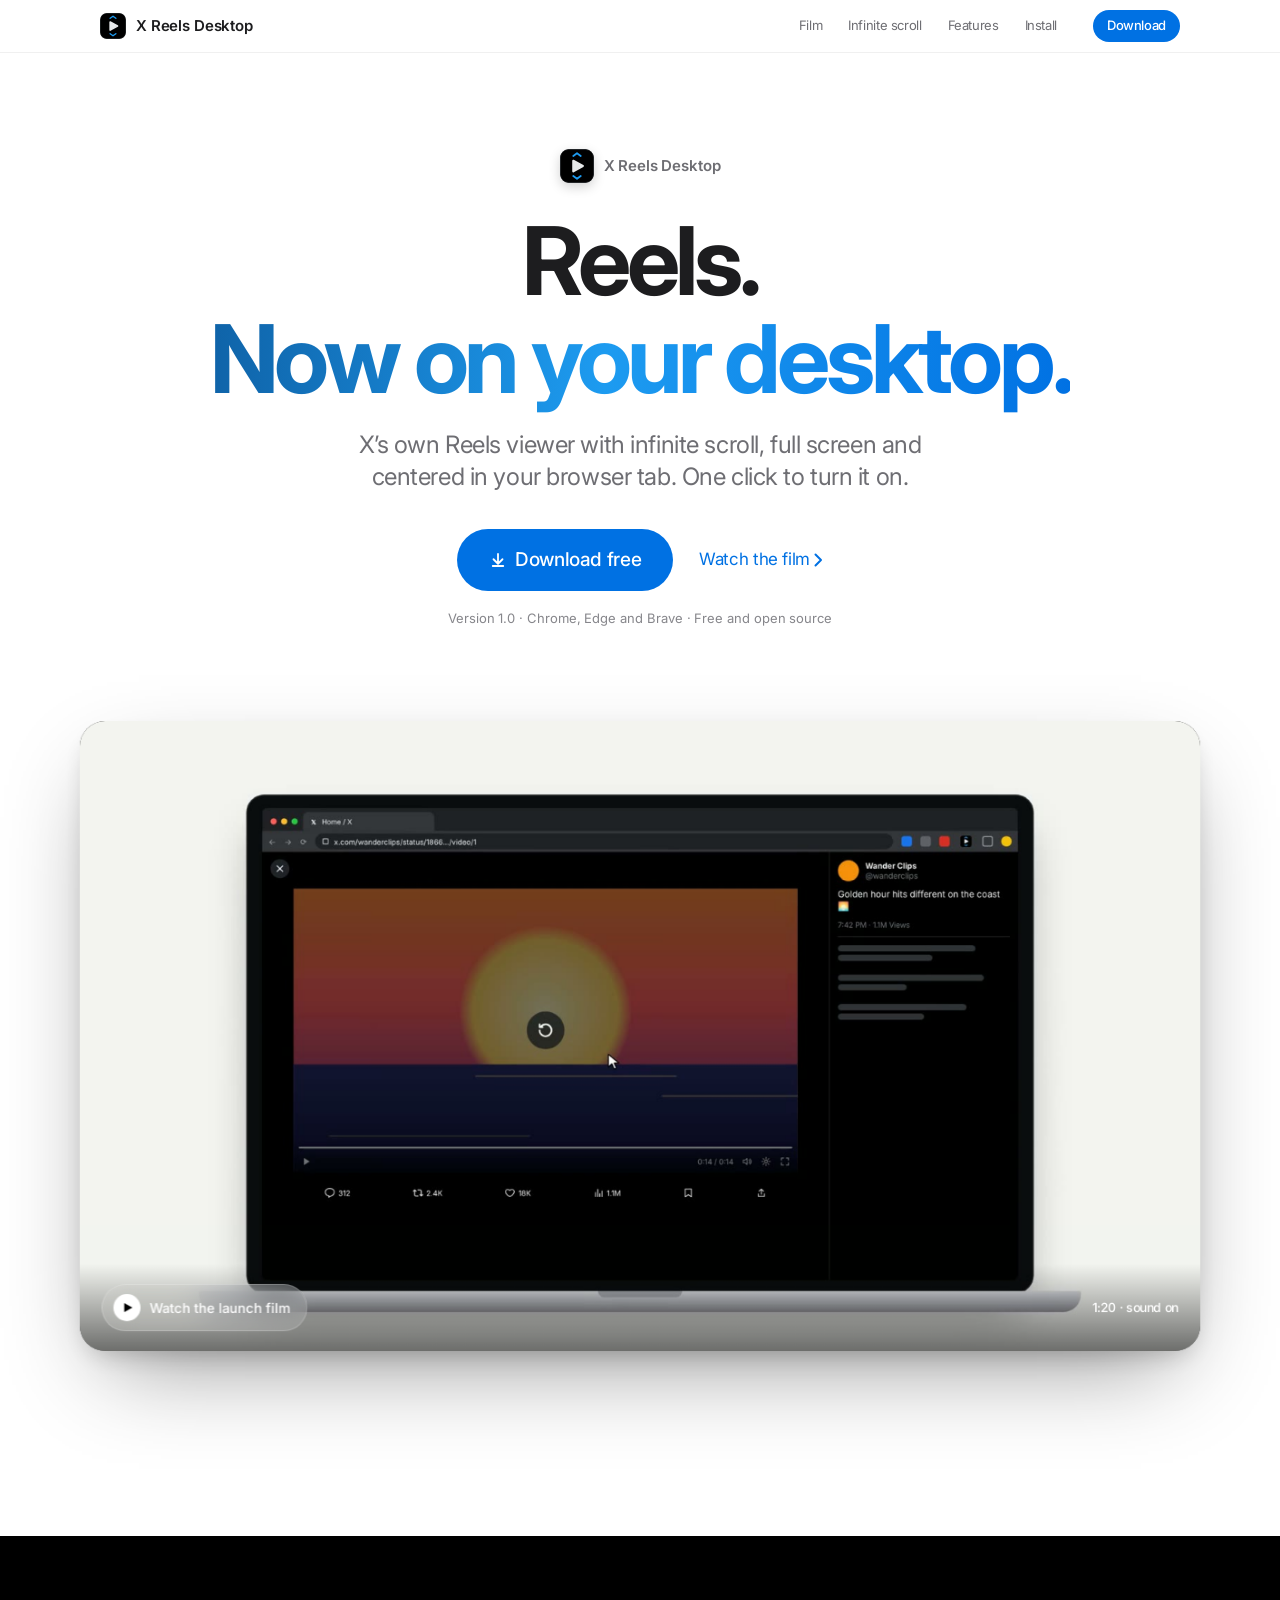
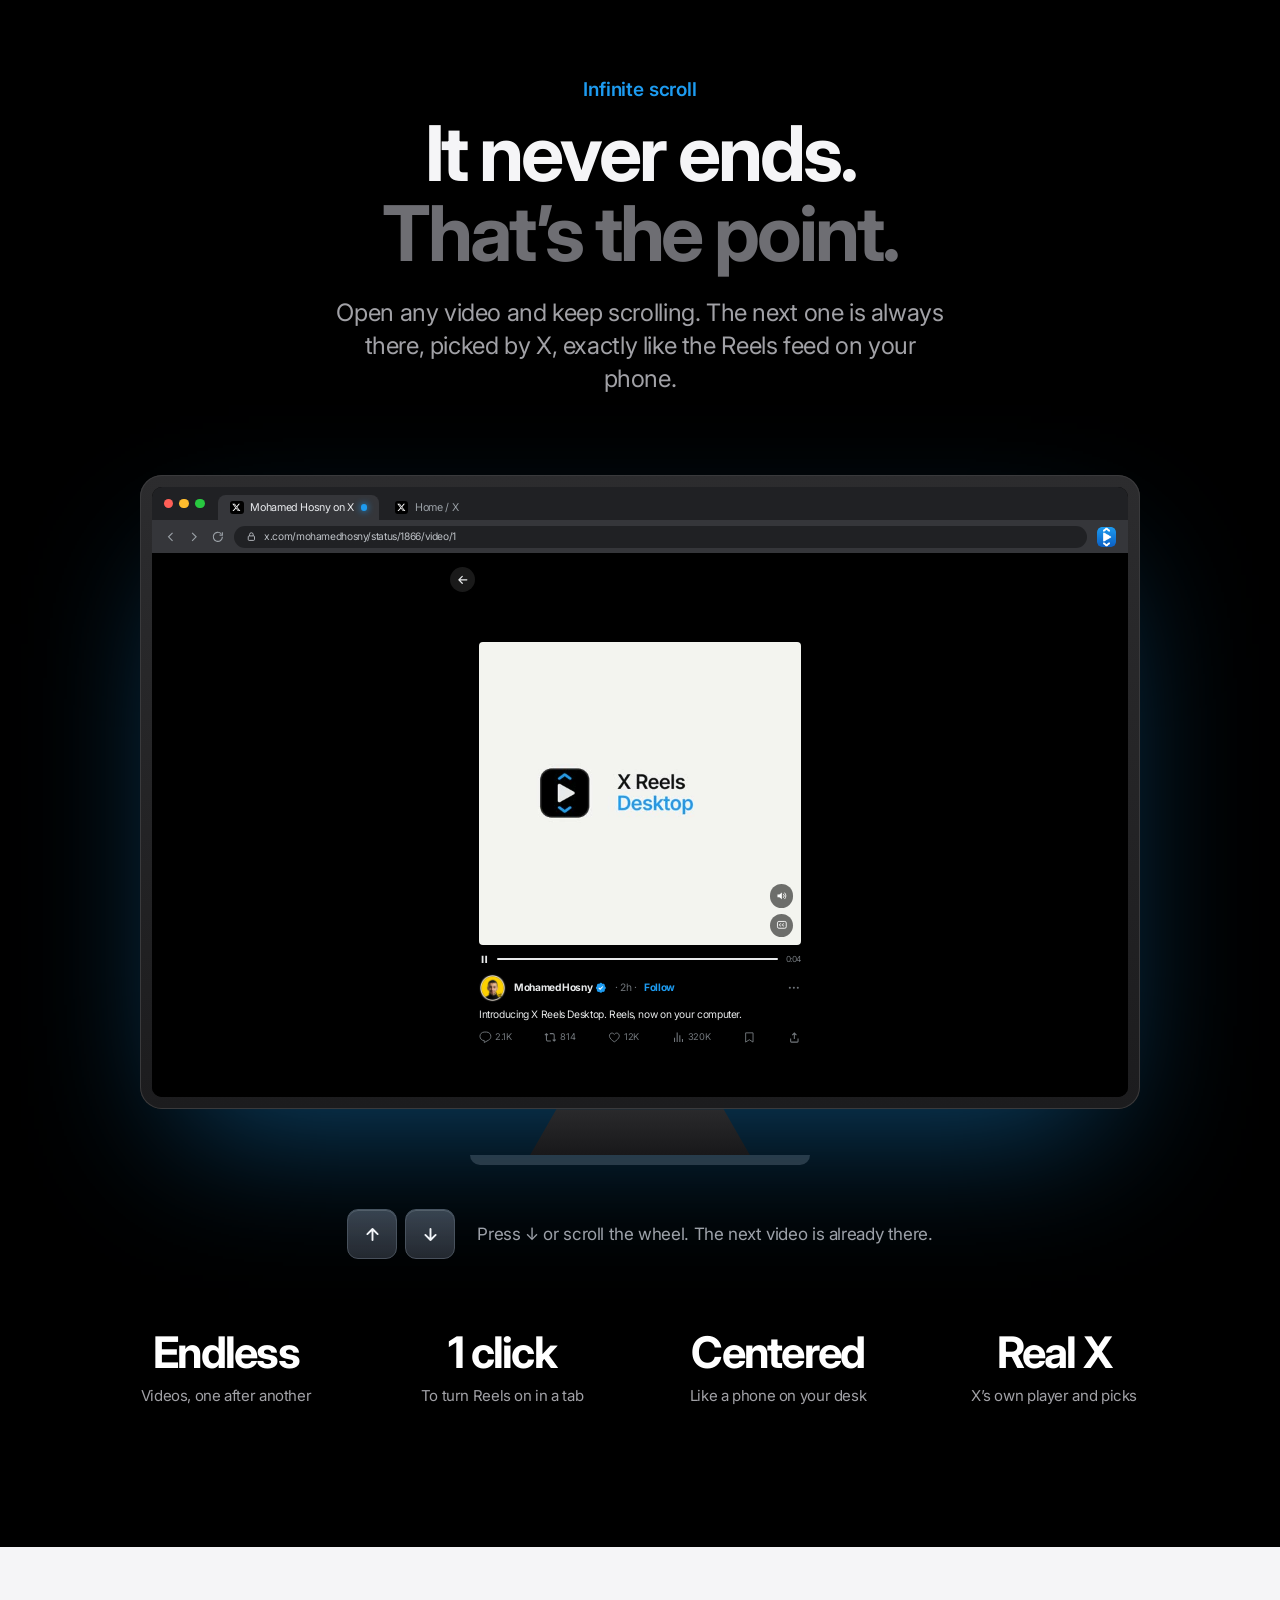
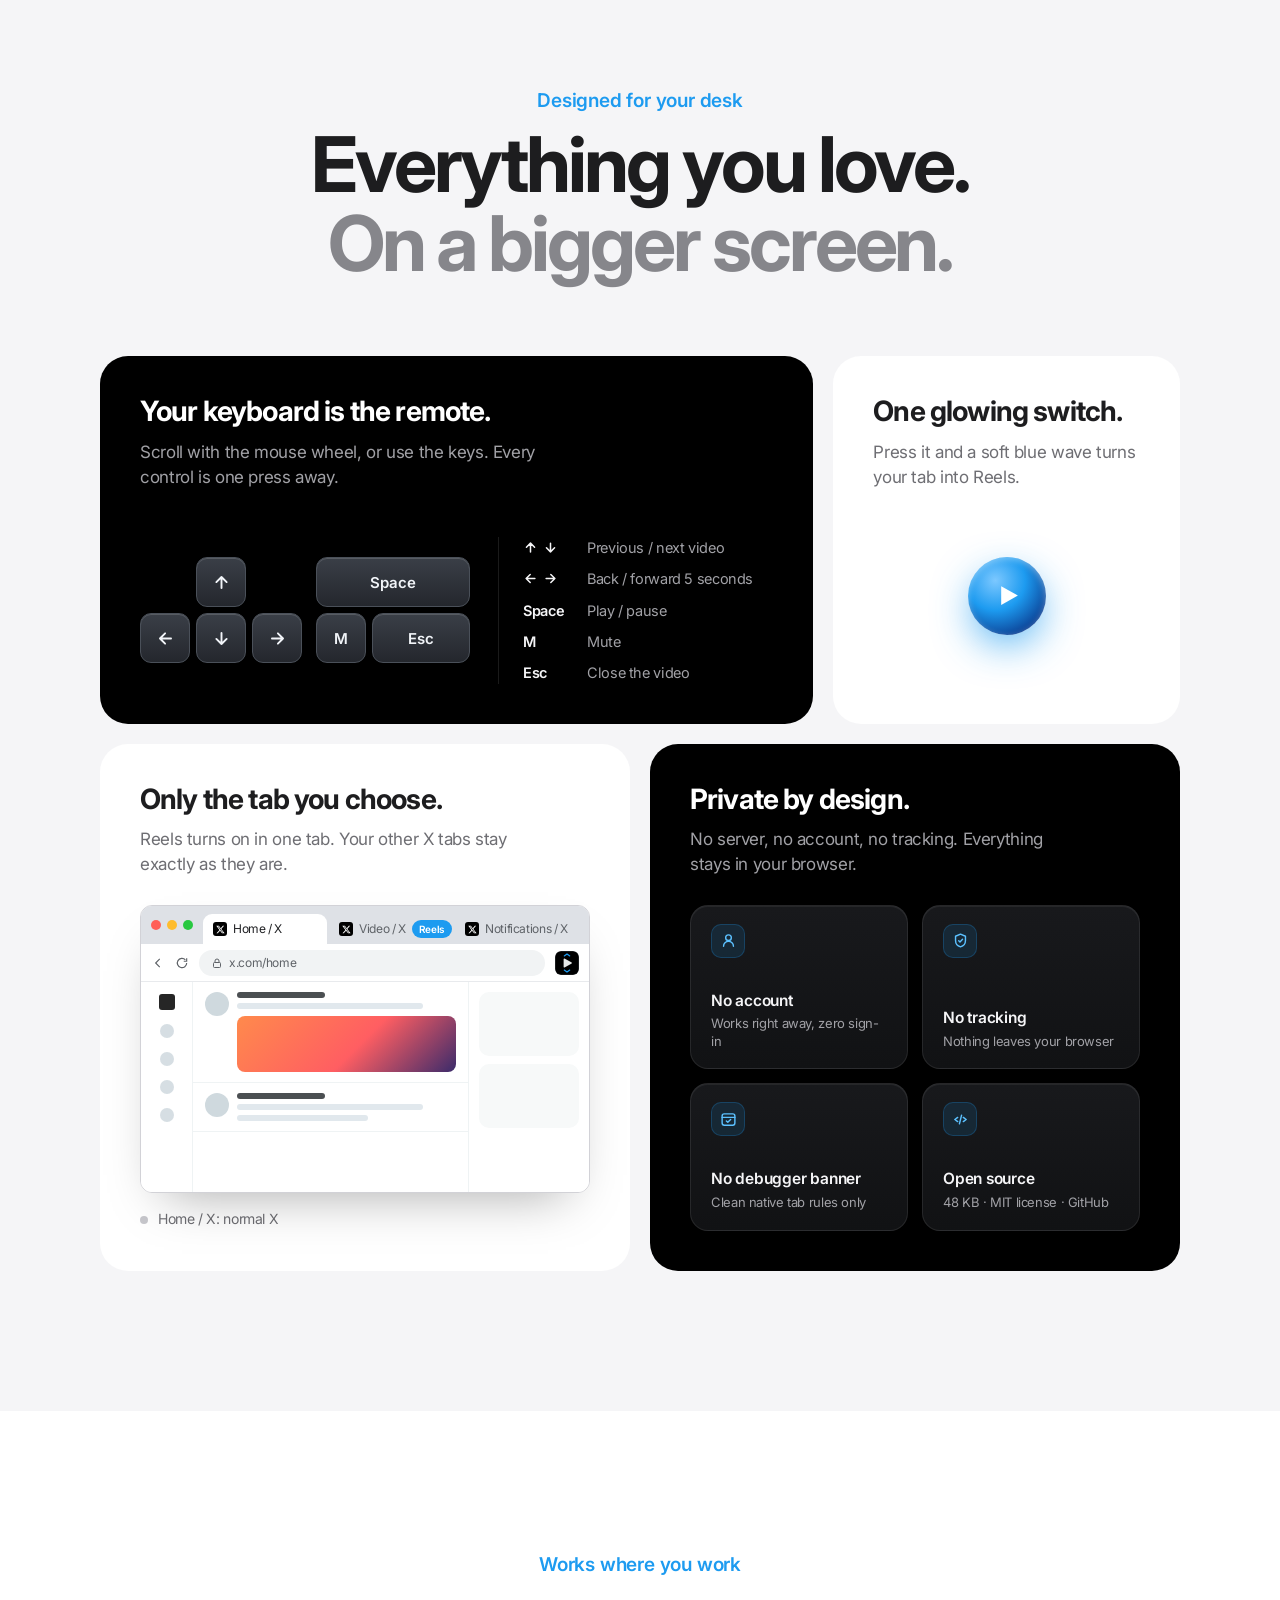
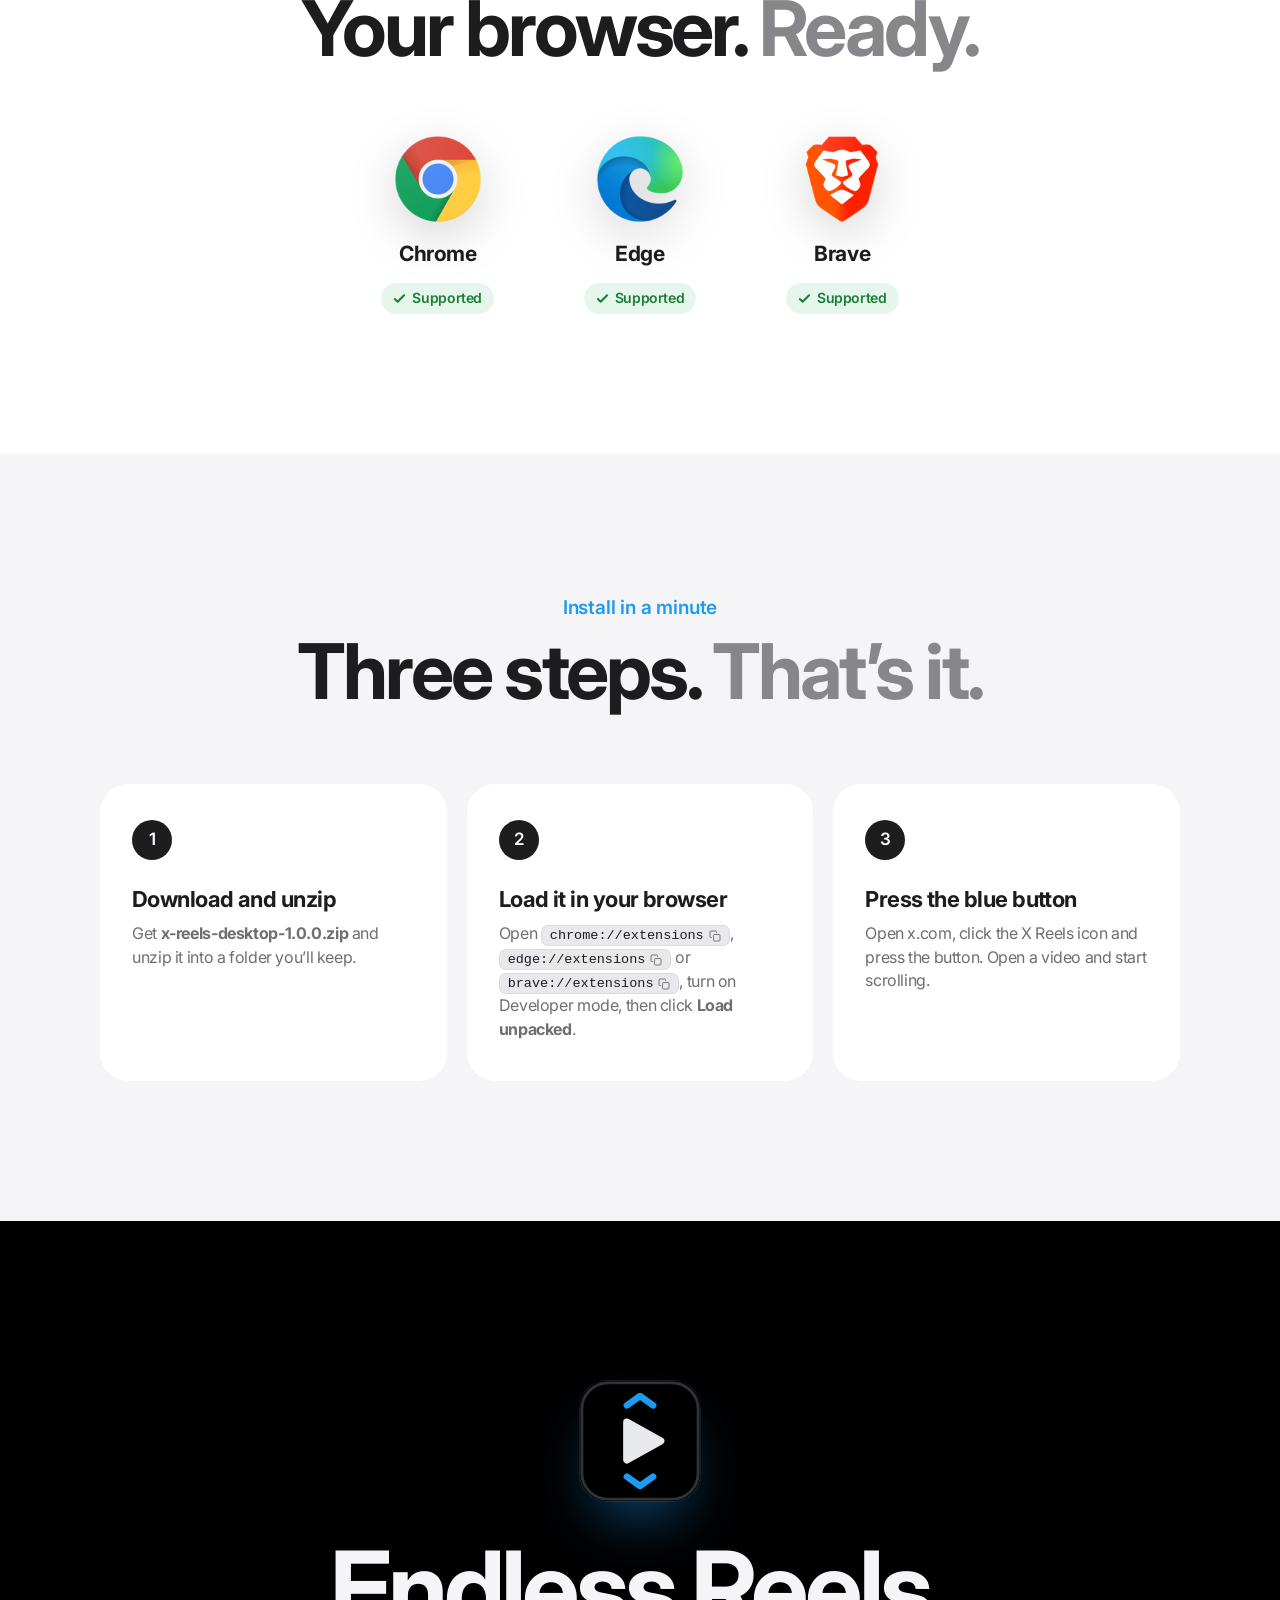
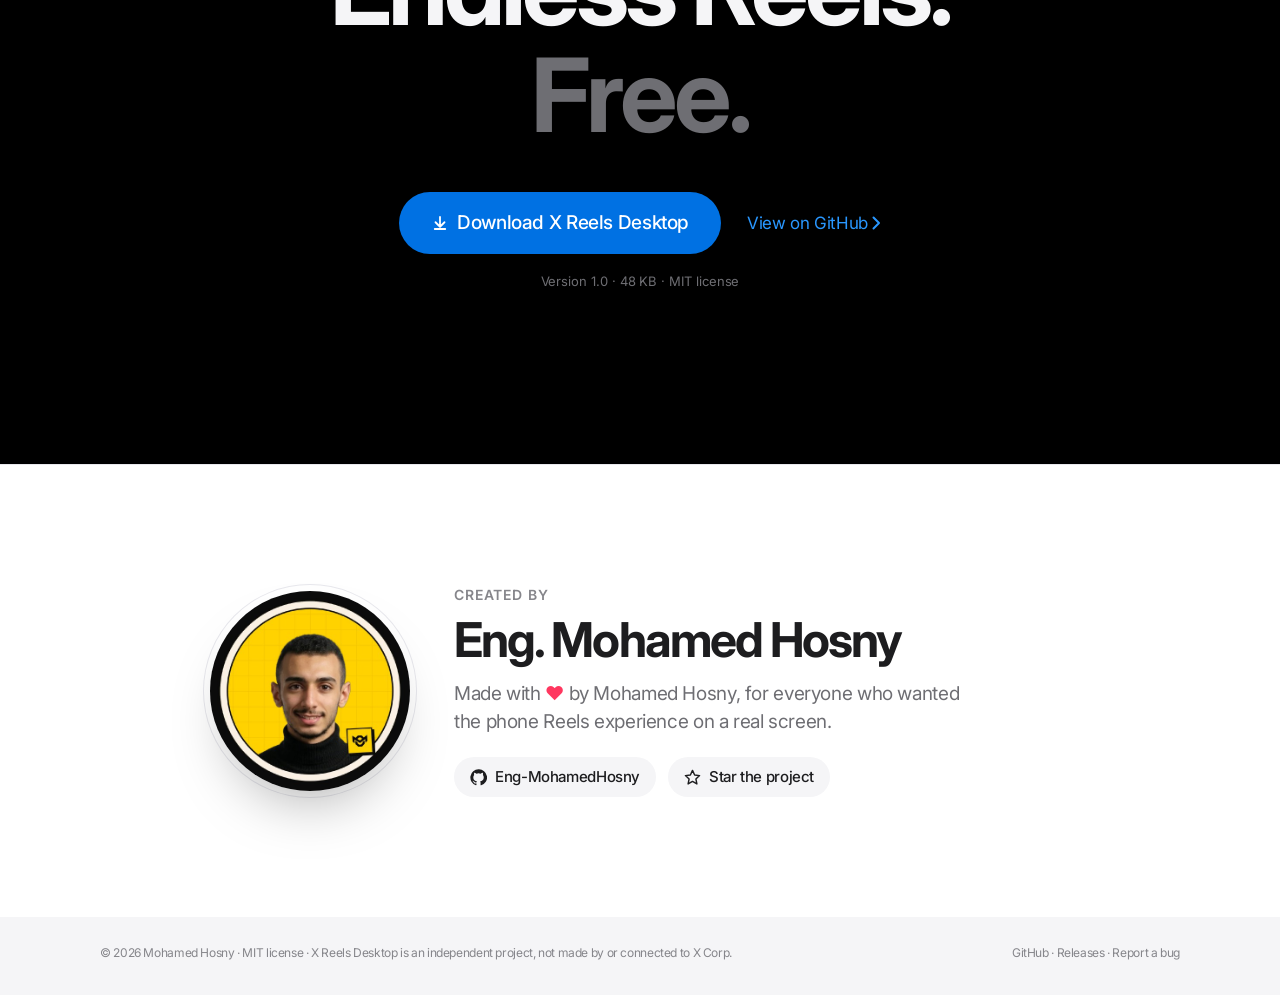
==== commit 94da4e62: "Switch live website links to Cloudflare Pages (x-reels-desktop.pages.dev)" ====
--- a/site/index.html
+++ b/site/index.html
@@ -8,7 +8,7 @@
 <meta name="theme-color" content="#ffffff">
 <meta property="og:title" content="X Reels Desktop">
 <meta property="og:description" content="X's own Reels viewer with infinite scroll, on your computer. Free for Chrome, Edge and Brave.">
-<meta property="og:image" content="https://eng-mohamedhosny.github.io/x-reels-desktop/launch-poster.jpg">
+<meta property="og:image" content="https://x-reels-desktop.pages.dev/launch-poster.jpg">
 <meta property="og:type" content="website">
 <meta name="twitter:card" content="summary_large_image">
 <link rel="icon" href="icon.svg" type="image/svg+xml">
